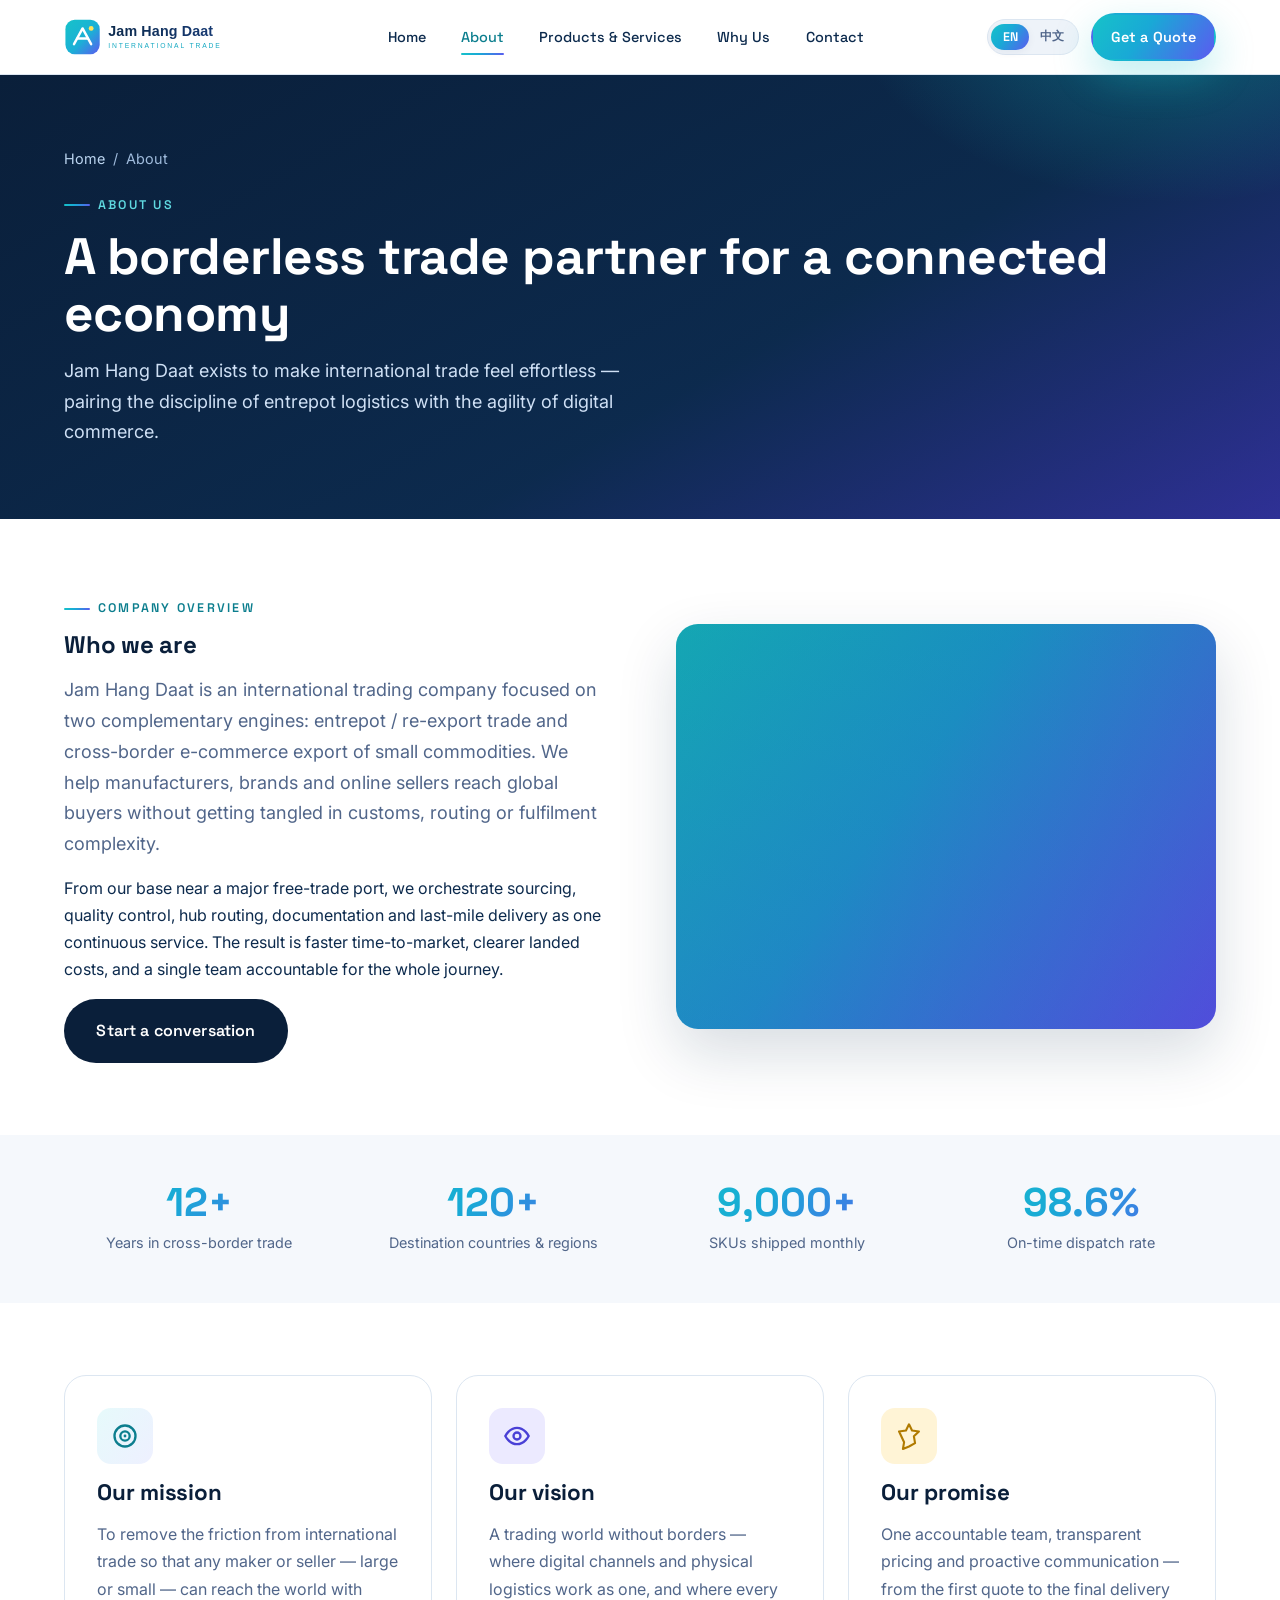
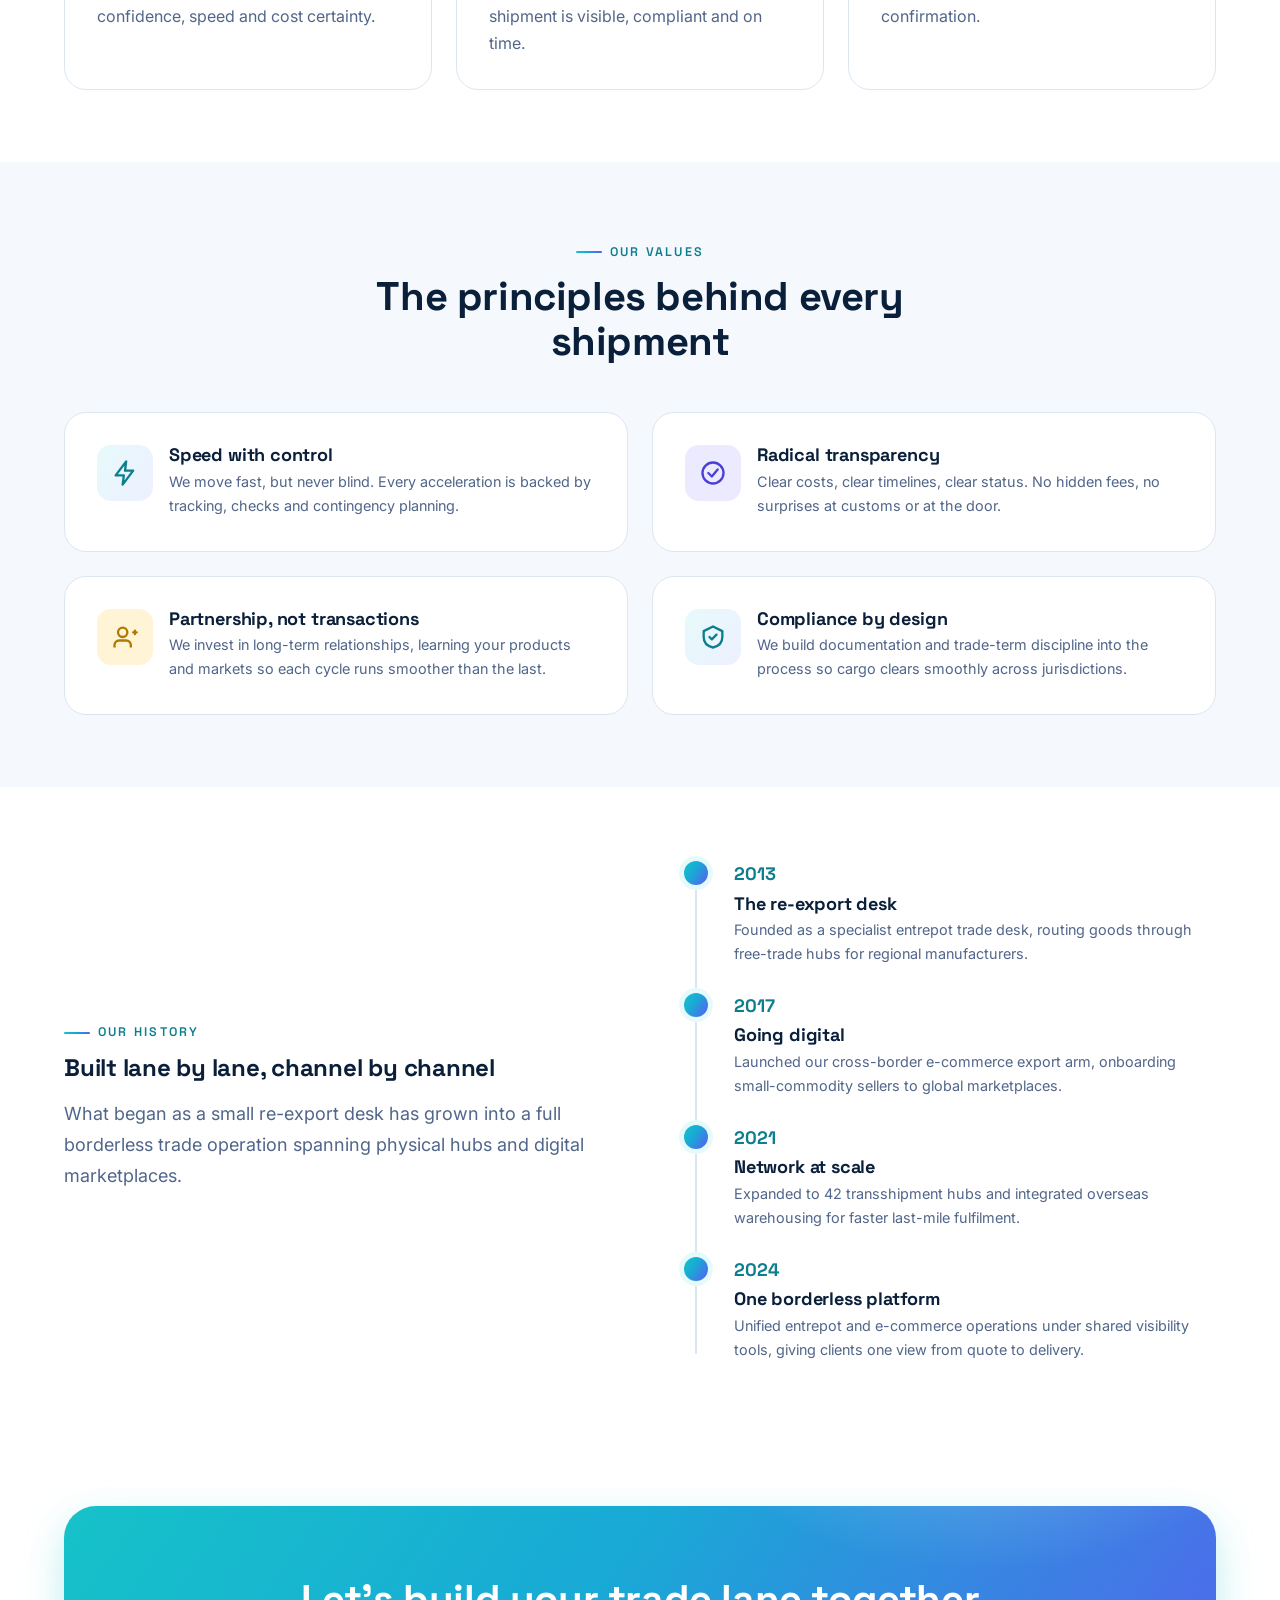
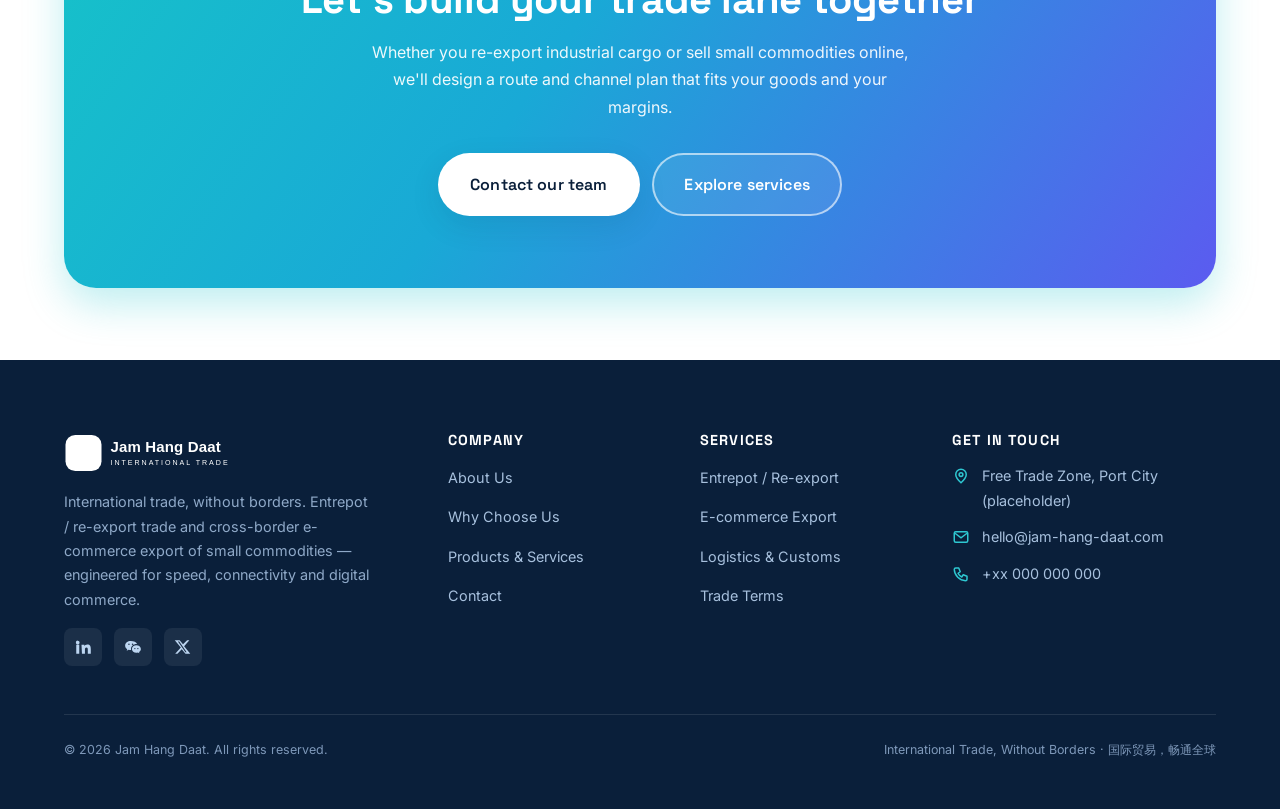
==== about.html @ a47773e6 "Initial commit: jam-hang-daat bilingual site" ====
<!DOCTYPE html>
<html lang="en">
<head>
  <meta charset="UTF-8" />
  <meta name="viewport" content="width=device-width, initial-scale=1" />
  <title data-en-title="About Us — Jam Hang Daat | International Trade Company" data-zh-title="关于我们 — 畅行达通 | 国际贸易公司">About Us — Jam Hang Daat | International Trade Company</title>
  <meta name="description" content="Learn about Jam Hang Daat: our mission, history, values and the team behind a borderless trading company specializing in entrepot / re-export trade and cross-border e-commerce export." />

  <meta property="og:type" content="website" />
  <meta property="og:title" content="About Us — Jam Hang Daat" />
  <meta property="og:description" content="Mission, history and values of a borderless B2B trading partner." />
  <meta property="og:image" content="https://images.unsplash.com/photo-1521737604893-d14cc237f11d?auto=format&fit=crop&w=1200&q=70" />
  <meta property="og:locale" content="en" />
  <meta name="twitter:card" content="summary_large_image" />

  <link rel="icon" type="image/svg+xml" href="favicon.svg" />
  <link rel="preconnect" href="https://fonts.googleapis.com" />
  <link rel="preconnect" href="https://fonts.gstatic.com" crossorigin />
  <link href="https://fonts.googleapis.com/css2?family=Space+Grotesk:wght@500;600;700&family=Inter:wght@400;500;600&display=swap" rel="stylesheet" />
  <link rel="stylesheet" href="assets/styles.css" />
</head>
<body>
  <a class="skip-link" href="#main" data-en="Skip to content" data-zh="跳到主要内容">Skip to content</a>

  <header class="site-header">
    <div class="container header-inner">
      <a class="brand" href="index.html" aria-label="Jam Hang Daat home"><img src="assets/logo.svg" alt="Jam Hang Daat" /></a>
      <nav class="nav" id="primary-nav" aria-label="Primary">
        <a href="index.html" data-en="Home" data-zh="首页">Home</a>
        <a href="about.html" aria-current="page" data-en="About" data-zh="关于我们">About</a>
        <a href="products.html" data-en="Products &amp; Services" data-zh="产品与服务">Products &amp; Services</a>
        <a href="capabilities.html" data-en="Why Us" data-zh="选择我们">Why Us</a>
        <a href="contact.html" data-en="Contact" data-zh="联系我们">Contact</a>
      </nav>
      <div class="header-actions">
        <div class="lang-toggle" role="group" aria-label="Language switch">
          <button type="button" data-lang-btn="en" aria-pressed="true">EN</button>
          <button type="button" data-lang-btn="zh" aria-pressed="false">中文</button>
        </div>
        <a class="btn btn--primary" href="contact.html" data-en="Get a Quote" data-zh="获取报价">Get a Quote</a>
        <button class="nav-toggle" type="button" aria-expanded="false" aria-controls="primary-nav"
                data-en-aria="Toggle navigation menu" data-zh-aria="切换导航菜单" aria-label="Toggle navigation menu"><span></span></button>
      </div>
    </div>
  </header>

  <main id="main">
    <!-- PAGE HERO -->
    <section class="page-hero">
      <div class="container">
        <nav class="breadcrumb" aria-label="Breadcrumb">
          <a href="index.html" data-en="Home" data-zh="首页">Home</a><span>/</span>
          <span data-en="About" data-zh="关于我们">About</span>
        </nav>
        <span class="eyebrow" style="color:var(--teal-300)" data-en="About us" data-zh="关于我们">About us</span>
        <h1 data-en="A borderless trade partner for a connected economy" data-zh="为互联经济而生的无界贸易伙伴">A borderless trade partner for a connected economy</h1>
        <p data-en="Jam Hang Daat exists to make international trade feel effortless — pairing the discipline of entrepot logistics with the agility of digital commerce."
           data-zh="畅行达通致力于让国际贸易变得轻松——将转口物流的严谨与数字商业的敏捷融为一体。">
          Jam Hang Daat exists to make international trade feel effortless — pairing the discipline of entrepot logistics with the agility of digital commerce.
        </p>
      </div>
    </section>

    <!-- OVERVIEW -->
    <section class="section">
      <div class="container">
        <div class="split">
          <div class="reveal">
            <span class="eyebrow" data-en="Company overview" data-zh="公司概况">Company overview</span>
            <h2 data-en="Who we are" data-zh="我们是谁">Who we are</h2>
            <p class="lead" data-en="Jam Hang Daat is an international trading company focused on two complementary engines: entrepot / re-export trade and cross-border e-commerce export of small commodities. We help manufacturers, brands and online sellers reach global buyers without getting tangled in customs, routing or fulfilment complexity."
               data-zh="畅行达通是一家国际贸易公司，专注于两大互补引擎：转口贸易与小商品跨境电商出口。我们帮助制造商、品牌方与线上卖家触达全球买家，免去清关、路由与履约的繁复困扰。">
              Jam Hang Daat is an international trading company focused on two complementary engines: entrepot / re-export trade and cross-border e-commerce export of small commodities. We help manufacturers, brands and online sellers reach global buyers without getting tangled in customs, routing or fulfilment complexity.
            </p>
            <p data-en="From our base near a major free-trade port, we orchestrate sourcing, quality control, hub routing, documentation and last-mile delivery as one continuous service. The result is faster time-to-market, clearer landed costs, and a single team accountable for the whole journey."
               data-zh="依托主要自由贸易港的区位优势，我们将采购、质检、枢纽路由、单证与末端配送整合为一项连续的服务。由此带来更快的上市速度、更清晰的到岸成本，以及对全程负责的单一团队。">
              From our base near a major free-trade port, we orchestrate sourcing, quality control, hub routing, documentation and last-mile delivery as one continuous service. The result is faster time-to-market, clearer landed costs, and a single team accountable for the whole journey.
            </p>
            <a class="btn btn--dark btn--lg" href="contact.html" data-en="Start a conversation" data-zh="与我们交流">Start a conversation</a>
          </div>
          <div class="split-media reveal" data-delay="1">
            <img src="https://images.unsplash.com/photo-1521737604893-d14cc237f11d?auto=format&fit=crop&w=1200&q=70" alt="Jam Hang Daat trade and logistics team in discussion" loading="lazy" />
          </div>
        </div>
      </div>
    </section>

    <!-- STATS -->
    <section class="section--tight bg-alt">
      <div class="container">
        <div class="stats-bar">
          <div class="stat-block reveal"><div class="num">12+</div><div class="lbl" data-en="Years in cross-border trade" data-zh="跨境贸易年限">Years in cross-border trade</div></div>
          <div class="stat-block reveal" data-delay="1"><div class="num">120+</div><div class="lbl" data-en="Destination countries &amp; regions" data-zh="覆盖国家与地区">Destination countries &amp; regions</div></div>
          <div class="stat-block reveal" data-delay="2"><div class="num">9,000+</div><div class="lbl" data-en="SKUs shipped monthly" data-zh="月均发货 SKU">SKUs shipped monthly</div></div>
          <div class="stat-block reveal" data-delay="3"><div class="num">98.6%</div><div class="lbl" data-en="On-time dispatch rate" data-zh="准时发运率">On-time dispatch rate</div></div>
        </div>
      </div>
    </section>

    <!-- MISSION / VISION -->
    <section class="section">
      <div class="container">
        <div class="grid grid-3">
          <article class="card reveal">
            <div class="icon-badge" aria-hidden="true">
              <svg viewBox="0 0 24 24" fill="none"><circle cx="12" cy="12" r="9" stroke="currentColor" stroke-width="2"/><circle cx="12" cy="12" r="4" stroke="currentColor" stroke-width="2"/><circle cx="12" cy="12" r="1.2" fill="currentColor"/></svg>
            </div>
            <h3 data-en="Our mission" data-zh="我们的使命">Our mission</h3>
            <p data-en="To remove the friction from international trade so that any maker or seller — large or small — can reach the world with confidence, speed and cost certainty."
               data-zh="消除国际贸易中的摩擦，让每一位制造者或卖家——无论大小——都能以信心、速度与成本确定性走向世界。">
              To remove the friction from international trade so that any maker or seller — large or small — can reach the world with confidence, speed and cost certainty.
            </p>
          </article>
          <article class="card reveal" data-delay="1">
            <div class="icon-badge icon-badge--indigo" aria-hidden="true">
              <svg viewBox="0 0 24 24" fill="none"><path d="M2 12s3.5-7 10-7 10 7 10 7-3.5 7-10 7-10-7-10-7z" stroke="currentColor" stroke-width="2"/><circle cx="12" cy="12" r="3" stroke="currentColor" stroke-width="2"/></svg>
            </div>
            <h3 data-en="Our vision" data-zh="我们的愿景">Our vision</h3>
            <p data-en="A trading world without borders — where digital channels and physical logistics work as one, and where every shipment is visible, compliant and on time."
               data-zh="一个没有边界的贸易世界——数字渠道与实体物流融为一体，每一票货物都可视、合规、准时。">
              A trading world without borders — where digital channels and physical logistics work as one, and where every shipment is visible, compliant and on time.
            </p>
          </article>
          <article class="card reveal" data-delay="2">
            <div class="icon-badge icon-badge--accent" aria-hidden="true">
              <svg viewBox="0 0 24 24" fill="none"><path d="M12 2l2.6 5.3 5.9.9-4.3 4.1 1 5.8L12 21l-5.2 2.1 1-5.8L3.5 8.2l5.9-.9L12 2z" stroke="currentColor" stroke-width="1.8" stroke-linejoin="round"/></svg>
            </div>
            <h3 data-en="Our promise" data-zh="我们的承诺">Our promise</h3>
            <p data-en="One accountable team, transparent pricing and proactive communication — from the first quote to the final delivery confirmation."
               data-zh="一支负责到底的团队、透明的价格与主动的沟通——从首次报价到最终签收确认。">
              One accountable team, transparent pricing and proactive communication — from the first quote to the final delivery confirmation.
            </p>
          </article>
        </div>
      </div>
    </section>

    <!-- VALUES -->
    <section class="section bg-alt">
      <div class="container">
        <div class="section-head section-head--center reveal">
          <span class="eyebrow" data-en="Our values" data-zh="核心价值观">Our values</span>
          <h2 data-en="The principles behind every shipment" data-zh="每一票货物背后的原则">The principles behind every shipment</h2>
        </div>
        <div class="grid grid-2">
          <div class="value-card card reveal">
            <div class="icon-badge" aria-hidden="true"><svg viewBox="0 0 24 24" fill="none"><path d="M13 2L4 14h7l-1 8 9-12h-7l1-8z" stroke="currentColor" stroke-width="2" stroke-linejoin="round"/></svg></div>
            <div><h3 data-en="Speed with control" data-zh="速度与掌控并重">Speed with control</h3><p data-en="We move fast, but never blind. Every acceleration is backed by tracking, checks and contingency planning." data-zh="我们追求速度，却从不盲目。每一次提速都有追踪、核查与应急预案作支撑。">We move fast, but never blind. Every acceleration is backed by tracking, checks and contingency planning.</p></div>
          </div>
          <div class="value-card card reveal" data-delay="1">
            <div class="icon-badge icon-badge--indigo" aria-hidden="true"><svg viewBox="0 0 24 24" fill="none"><circle cx="12" cy="12" r="9" stroke="currentColor" stroke-width="2"/><path d="M8 12l3 3 5-6" stroke="currentColor" stroke-width="2" stroke-linecap="round" stroke-linejoin="round"/></svg></div>
            <div><h3 data-en="Radical transparency" data-zh="彻底透明">Radical transparency</h3><p data-en="Clear costs, clear timelines, clear status. No hidden fees, no surprises at customs or at the door." data-zh="清晰的成本、清晰的时效、清晰的状态。无隐藏费用，清关与签收都无意外。">Clear costs, clear timelines, clear status. No hidden fees, no surprises at customs or at the door.</p></div>
          </div>
          <div class="value-card card reveal" data-delay="2">
            <div class="icon-badge icon-badge--accent" aria-hidden="true"><svg viewBox="0 0 24 24" fill="none"><path d="M3 21v-2a4 4 0 014-4h6a4 4 0 014 4v2" stroke="currentColor" stroke-width="2"/><circle cx="10" cy="8" r="4" stroke="currentColor" stroke-width="2"/><path d="M19 8h3M20.5 6.5v3" stroke="currentColor" stroke-width="2" stroke-linecap="round"/></svg></div>
            <div><h3 data-en="Partnership, not transactions" data-zh="伙伴关系，而非一次性交易">Partnership, not transactions</h3><p data-en="We invest in long-term relationships, learning your products and markets so each cycle runs smoother than the last." data-zh="我们着眼长期关系，深入了解您的产品与市场，让每一个周期都比上一个更顺畅。">We invest in long-term relationships, learning your products and markets so each cycle runs smoother than the last.</p></div>
          </div>
          <div class="value-card card reveal" data-delay="3">
            <div class="icon-badge" aria-hidden="true"><svg viewBox="0 0 24 24" fill="none"><path d="M12 3l8 4v5c0 5-3.5 8-8 9-4.5-1-8-4-8-9V7l8-4z" stroke="currentColor" stroke-width="2" stroke-linejoin="round"/><path d="M9 12l2 2 4-4" stroke="currentColor" stroke-width="2" stroke-linecap="round" stroke-linejoin="round"/></svg></div>
            <div><h3 data-en="Compliance by design" data-zh="合规为本">Compliance by design</h3><p data-en="We build documentation and trade-term discipline into the process so cargo clears smoothly across jurisdictions." data-zh="我们将单证与贸易条款的规范内建于流程，让货物在不同法域顺畅通关。">We build documentation and trade-term discipline into the process so cargo clears smoothly across jurisdictions.</p></div>
          </div>
        </div>
      </div>
    </section>

    <!-- HISTORY / TIMELINE -->
    <section class="section">
      <div class="container">
        <div class="split">
          <div class="reveal">
            <span class="eyebrow" data-en="Our history" data-zh="发展历程">Our history</span>
            <h2 data-en="Built lane by lane, channel by channel" data-zh="一条通道、一个渠道，稳步成长">Built lane by lane, channel by channel</h2>
            <p class="lead" data-en="What began as a small re-export desk has grown into a full borderless trade operation spanning physical hubs and digital marketplaces."
               data-zh="从一个小小的转口业务台起步，如今已发展为横跨实体枢纽与数字平台的完整无界贸易体系。">
              What began as a small re-export desk has grown into a full borderless trade operation spanning physical hubs and digital marketplaces.
            </p>
          </div>
          <div class="reveal" data-delay="1">
            <div class="timeline">
              <div class="tl-item">
                <span class="tl-dot" aria-hidden="true"></span>
                <div class="tl-year">2013</div>
                <h3 data-en="The re-export desk" data-zh="转口业务起步">The re-export desk</h3>
                <p data-en="Founded as a specialist entrepot trade desk, routing goods through free-trade hubs for regional manufacturers." data-zh="作为专业转口贸易业务台成立，为区域制造商通过自由贸易枢纽进行货物路由。">Founded as a specialist entrepot trade desk, routing goods through free-trade hubs for regional manufacturers.</p>
              </div>
              <div class="tl-item">
                <span class="tl-dot" aria-hidden="true"></span>
                <div class="tl-year">2017</div>
                <h3 data-en="Going digital" data-zh="迈向数字化">Going digital</h3>
                <p data-en="Launched our cross-border e-commerce export arm, onboarding small-commodity sellers to global marketplaces." data-zh="成立跨境电商出口部门，助力小商品卖家入驻全球电商平台。">Launched our cross-border e-commerce export arm, onboarding small-commodity sellers to global marketplaces.</p>
              </div>
              <div class="tl-item">
                <span class="tl-dot" aria-hidden="true"></span>
                <div class="tl-year">2021</div>
                <h3 data-en="Network at scale" data-zh="网络规模化">Network at scale</h3>
                <p data-en="Expanded to 42 transshipment hubs and integrated overseas warehousing for faster last-mile fulfilment." data-zh="拓展至 42 个中转枢纽，整合海外仓储以加速末端履约。">Expanded to 42 transshipment hubs and integrated overseas warehousing for faster last-mile fulfilment.</p>
              </div>
              <div class="tl-item">
                <span class="tl-dot" aria-hidden="true"></span>
                <div class="tl-year">2024</div>
                <h3 data-en="One borderless platform" data-zh="统一无界平台">One borderless platform</h3>
                <p data-en="Unified entrepot and e-commerce operations under shared visibility tools, giving clients one view from quote to delivery." data-zh="将转口与电商业务统一于共享可视化工具之下，为客户提供从报价到交付的一体化视图。">Unified entrepot and e-commerce operations under shared visibility tools, giving clients one view from quote to delivery.</p>
              </div>
            </div>
          </div>
        </div>
      </div>
    </section>

    <!-- CTA -->
    <section class="section">
      <div class="container">
        <div class="cta-band reveal">
          <h2 data-en="Let's build your trade lane together" data-zh="携手打造您的贸易通道">Let's build your trade lane together</h2>
          <p data-en="Whether you re-export industrial cargo or sell small commodities online, we'll design a route and channel plan that fits your goods and your margins."
             data-zh="无论您是转口工业货物，还是在线销售小商品，我们都将为您设计契合货物与利润的路由与渠道方案。">
            Whether you re-export industrial cargo or sell small commodities online, we'll design a route and channel plan that fits your goods and your margins.
          </p>
          <div class="hero-cta">
            <a class="btn btn--primary btn--lg" href="contact.html" data-en="Contact our team" data-zh="联系我们的团队">Contact our team</a>
            <a class="btn btn--ghost btn--lg" href="products.html" data-en="Explore services" data-zh="探索服务">Explore services</a>
          </div>
        </div>
      </div>
    </section>
  </main>

  <footer class="site-footer">
    <div class="container">
      <div class="footer-grid">
        <div class="footer-brand">
          <img src="assets/logo.svg" alt="Jam Hang Daat" />
          <p data-en="International trade, without borders. Entrepot / re-export trade and cross-border e-commerce export of small commodities — engineered for speed, connectivity and digital commerce."
             data-zh="国际贸易，畅通全球。专注转口贸易与小商品跨境电商出口，为速度、连接与数字商业而生。">
            International trade, without borders. Entrepot / re-export trade and cross-border e-commerce export of small commodities — engineered for speed, connectivity and digital commerce.
          </p>
          <div class="social">
            <a href="#" aria-label="LinkedIn" data-en-aria="Jam Hang Daat on LinkedIn" data-zh-aria="领英"><svg viewBox="0 0 24 24" fill="currentColor" aria-hidden="true"><path d="M4.98 3.5a2.5 2.5 0 11-.02 5 2.5 2.5 0 01.02-5zM3 9h4v12H3zM10 9h3.8v1.7h.05c.53-1 1.83-2.05 3.77-2.05 4.03 0 4.78 2.65 4.78 6.1V21h-4v-5.3c0-1.26-.02-2.9-1.77-2.9-1.77 0-2.04 1.38-2.04 2.8V21h-4z"/></svg></a>
            <a href="#" aria-label="WeChat" data-en-aria="Jam Hang Daat on WeChat" data-zh-aria="微信"><svg viewBox="0 0 24 24" fill="currentColor" aria-hidden="true"><path d="M9 4C4.9 4 1.5 6.8 1.5 10.2c0 1.9 1.1 3.6 2.8 4.7L3.6 17l2.6-1.3c.9.2 1.8.3 2.8.3h.5a5.4 5.4 0 01-.2-1.5C9.3 10.9 12.6 8 16.7 8c.2 0 .5 0 .7.02C16.6 5.7 13.1 4 9 4zm-2.4 3.4a1 1 0 110 2 1 1 0 010-2zm4.8 0a1 1 0 110 2 1 1 0 010-2z"/><path d="M22.5 14.5c0-2.8-2.8-5-6-5s-6 2.2-6 5 2.8 5 6 5c.7 0 1.4-.1 2-.3l2 1-.5-1.6c1.5-.9 2.5-2.3 2.5-4.1zm-8-1.3a.9.9 0 110 1.8.9.9 0 010-1.8zm4 0a.9.9 0 110 1.8.9.9 0 010-1.8z"/></svg></a>
            <a href="#" aria-label="X" data-en-aria="Jam Hang Daat on X" data-zh-aria="X 平台"><svg viewBox="0 0 24 24" fill="currentColor" aria-hidden="true"><path d="M17.5 3h3l-7 8 8.2 10h-6.4l-5-6-5.7 6H1.6l7.5-8.5L1 3h6.5l4.5 5.4L17.5 3zm-2.3 16h1.7L7 4.8H5.2L15.2 19z"/></svg></a>
          </div>
        </div>
        <div class="footer-col">
          <h4 data-en="Company" data-zh="公司">Company</h4>
          <ul>
            <li><a href="about.html" data-en="About Us" data-zh="关于我们">About Us</a></li>
            <li><a href="capabilities.html" data-en="Why Choose Us" data-zh="选择我们">Why Choose Us</a></li>
            <li><a href="products.html" data-en="Products &amp; Services" data-zh="产品与服务">Products &amp; Services</a></li>
            <li><a href="contact.html" data-en="Contact" data-zh="联系我们">Contact</a></li>
          </ul>
        </div>
        <div class="footer-col">
          <h4 data-en="Services" data-zh="服务">Services</h4>
          <ul>
            <li><a href="products.html#entrepot" data-en="Entrepot / Re-export" data-zh="转口贸易">Entrepot / Re-export</a></li>
            <li><a href="products.html#ecommerce" data-en="E-commerce Export" data-zh="电商出口">E-commerce Export</a></li>
            <li><a href="capabilities.html#logistics" data-en="Logistics &amp; Customs" data-zh="物流与清关">Logistics &amp; Customs</a></li>
            <li><a href="capabilities.html#terms" data-en="Trade Terms" data-zh="贸易条款">Trade Terms</a></li>
          </ul>
        </div>
        <div class="footer-col">
          <h4 data-en="Get in touch" data-zh="联系方式">Get in touch</h4>
          <ul class="footer-contact">
            <li><svg viewBox="0 0 24 24" fill="none" aria-hidden="true"><path d="M12 21s7-6.3 7-11a7 7 0 10-14 0c0 4.7 7 11 7 11z" stroke="currentColor" stroke-width="2"/><circle cx="12" cy="10" r="2.5" stroke="currentColor" stroke-width="2"/></svg><p data-en="Free Trade Zone, Port City (placeholder)" data-zh="自由贸易区，港口城市（占位）">Free Trade Zone, Port City (placeholder)</p></li>
            <li><svg viewBox="0 0 24 24" fill="none" aria-hidden="true"><rect x="3" y="5" width="18" height="14" rx="2" stroke="currentColor" stroke-width="2"/><path d="M4 7l8 6 8-6" stroke="currentColor" stroke-width="2"/></svg><p><a href="mailto:hello@jam-hang-daat.com">hello@jam-hang-daat.com</a></p></li>
            <li><svg viewBox="0 0 24 24" fill="none" aria-hidden="true"><path d="M5 4h4l2 5-3 2a12 12 0 005 5l2-3 5 2v4a2 2 0 01-2 2A16 16 0 013 6a2 2 0 012-2z" stroke="currentColor" stroke-width="2" stroke-linejoin="round"/></svg><p><a href="tel:+0000000000">+xx 000 000 000</a></p></li>
          </ul>
        </div>
      </div>
      <div class="footer-bottom">
        <p>&copy; <span data-year>2026</span> Jam Hang Daat. <span data-en="All rights reserved." data-zh="版权所有。">All rights reserved.</span></p>
        <p data-en="International Trade, Without Borders · 国际贸易，畅通全球" data-zh="国际贸易，畅通全球 · International Trade, Without Borders">International Trade, Without Borders · 国际贸易，畅通全球</p>
      </div>
    </div>
  </footer>

  <script src="assets/script.js"></script>
</body>
</html>
---- assets/styles.css ----
/* =========================================================
   Jam Hang Daat — shared stylesheet
   Brand mood: teal/cyan + indigo + bright accent
   ========================================================= */

:root {
  /* ---- Brand color tokens ---- */
  --teal-50:  #e6fafb;
  --teal-100: #c2f1f4;
  --teal-300: #5fd9e0;
  --teal-400: #2ec7d1;
  --teal-500: #16c2c9;
  --teal-600: #0fa3b4;
  --teal-700: #0c7e8e;

  --indigo-100: #e4e4fb;
  --indigo-300: #9b9bf2;
  --indigo-500: #5b5bf0;
  --indigo-600: #4a40d6;
  --indigo-700: #3a30ad;

  --ink-900: #0a1f3a;
  --ink-800: #0c2a4d;
  --ink-700: #173a73;
  --ink-600: #2a4a7c;

  --slate-50:  #f5f8fc;
  --slate-100: #eef3f9;
  --slate-200: #dce6f1;
  --slate-300: #c2d2e4;
  --slate-500: #6982a3;
  --slate-600: #51668a;

  --accent:      #ffd23f;   /* bright accent */
  --accent-warm: #ff8a3d;

  --white: #ffffff;

  /* ---- Semantic tokens ---- */
  --bg:          var(--white);
  --bg-alt:      var(--slate-50);
  --bg-deep:     var(--ink-900);
  --surface:     var(--white);
  --text:        var(--ink-800);
  --text-soft:   var(--slate-600);
  --text-invert: #eaf3ff;
  --border:      var(--slate-200);

  --brand-grad:  linear-gradient(125deg, #16c2c9 0%, #19a9d6 42%, #5b5bf0 100%);
  --brand-grad-soft: linear-gradient(125deg, #e6fafb 0%, #eef0ff 100%);
  --deep-grad:   linear-gradient(160deg, #0a1f3a 0%, #0c2a4d 55%, #14315e 100%);

  /* ---- Typography scale ---- */
  --font-display: 'Space Grotesk', 'Segoe UI', system-ui, sans-serif;
  --font-body: 'Inter', 'Segoe UI', system-ui, -apple-system, sans-serif;

  --fs-xs:   0.78rem;
  --fs-sm:   0.9rem;
  --fs-base: 1rem;
  --fs-md:   1.13rem;
  --fs-lg:   1.4rem;
  --fs-xl:   1.9rem;
  --fs-2xl:  2.5rem;
  --fs-3xl:  3.4rem;
  --fs-hero: clamp(2.4rem, 6vw, 4.3rem);

  /* ---- Spacing scale ---- */
  --sp-1: 0.25rem;
  --sp-2: 0.5rem;
  --sp-3: 0.75rem;
  --sp-4: 1rem;
  --sp-5: 1.5rem;
  --sp-6: 2rem;
  --sp-7: 3rem;
  --sp-8: 4.5rem;
  --sp-9: 6.5rem;

  /* ---- Radius & shadow ---- */
  --r-sm: 8px;
  --r-md: 14px;
  --r-lg: 22px;
  --r-xl: 32px;
  --r-pill: 999px;

  --shadow-sm: 0 2px 8px rgba(12, 42, 77, 0.06);
  --shadow-md: 0 10px 30px rgba(12, 42, 77, 0.10);
  --shadow-lg: 0 24px 60px rgba(12, 42, 77, 0.16);
  --shadow-brand: 0 16px 40px rgba(22, 194, 201, 0.28);

  --maxw: 1200px;
  --header-h: 74px;
}

/* =========================================================
   Reset & base
   ========================================================= */
*, *::before, *::after { box-sizing: border-box; }

html { scroll-behavior: smooth; }

body {
  margin: 0;
  font-family: var(--font-body);
  font-size: var(--fs-base);
  line-height: 1.7;
  color: var(--text);
  background: var(--bg);
  -webkit-font-smoothing: antialiased;
  overflow-x: hidden;
}

h1, h2, h3, h4 {
  font-family: var(--font-display);
  line-height: 1.12;
  color: var(--ink-900);
  margin: 0 0 var(--sp-4);
  font-weight: 700;
  letter-spacing: -0.01em;
}

p { margin: 0 0 var(--sp-4); }
a { color: var(--teal-700); text-decoration: none; transition: color .2s ease; }
a:hover { color: var(--indigo-600); }
img, svg { max-width: 100%; display: block; }
ul { margin: 0; padding: 0; list-style: none; }

:focus-visible {
  outline: 3px solid var(--indigo-500);
  outline-offset: 3px;
  border-radius: 4px;
}

.skip-link {
  position: absolute;
  left: -999px;
  top: 0;
  background: var(--ink-900);
  color: #fff;
  padding: 12px 18px;
  border-radius: 0 0 var(--r-sm) 0;
  z-index: 200;
}
.skip-link:focus { left: 0; color: #fff; }

/* =========================================================
   Layout helpers
   ========================================================= */
.container {
  width: 100%;
  max-width: var(--maxw);
  margin-inline: auto;
  padding-inline: var(--sp-5);
}

.section { padding-block: var(--sp-8); }
.section--tight { padding-block: var(--sp-7); }
.bg-alt { background: var(--bg-alt); }
.bg-soft { background: var(--brand-grad-soft); }

.eyebrow {
  display: inline-flex;
  align-items: center;
  gap: var(--sp-2);
  font-family: var(--font-display);
  font-size: var(--fs-xs);
  font-weight: 600;
  letter-spacing: 0.18em;
  text-transform: uppercase;
  color: var(--teal-700);
  margin-bottom: var(--sp-3);
}
.eyebrow::before {
  content: "";
  width: 26px;
  height: 2px;
  background: var(--brand-grad);
  border-radius: 2px;
}

.section-head { max-width: 680px; margin-bottom: var(--sp-7); }
.section-head--center { margin-inline: auto; text-align: center; }
.section-head h2 { font-size: var(--fs-2xl); }
.section-head p { color: var(--text-soft); font-size: var(--fs-md); margin-bottom: 0; }

.lead { font-size: var(--fs-md); color: var(--text-soft); }

/* =========================================================
   Buttons
   ========================================================= */
.btn {
  display: inline-flex;
  align-items: center;
  justify-content: center;
  gap: var(--sp-2);
  font-family: var(--font-display);
  font-weight: 600;
  font-size: var(--fs-sm);
  letter-spacing: 0.01em;
  padding: 0.85rem 1.5rem;
  border-radius: var(--r-pill);
  border: 2px solid transparent;
  cursor: pointer;
  transition: transform .18s ease, box-shadow .25s ease, background .25s ease, color .2s ease;
  white-space: nowrap;
}
.btn svg { width: 1.05em; height: 1.05em; }
.btn--primary {
  background: var(--brand-grad);
  color: #fff;
  box-shadow: var(--shadow-brand);
}
.btn--primary:hover { transform: translateY(-2px); color: #fff; box-shadow: 0 20px 46px rgba(91, 91, 240, 0.34); }
.btn--ghost {
  background: rgba(255,255,255,0.08);
  color: #fff;
  border-color: rgba(255,255,255,0.4);
}
.btn--ghost:hover { background: rgba(255,255,255,0.16); transform: translateY(-2px); color:#fff; }
.btn--dark {
  background: var(--ink-900);
  color: #fff;
}
.btn--dark:hover { background: var(--ink-700); color: #fff; transform: translateY(-2px); }
.btn--outline {
  background: transparent;
  color: var(--ink-800);
  border-color: var(--slate-300);
}
.btn--outline:hover { border-color: var(--teal-500); color: var(--teal-700); transform: translateY(-2px); }
.btn--lg { padding: 1rem 1.9rem; font-size: var(--fs-base); }
.btn--block { width: 100%; }

/* =========================================================
   Header / nav
   ========================================================= */
.site-header {
  position: sticky;
  top: 0;
  z-index: 100;
  background: rgba(255,255,255,0.82);
  backdrop-filter: saturate(180%) blur(14px);
  -webkit-backdrop-filter: saturate(180%) blur(14px);
  border-bottom: 1px solid var(--border);
}
.header-inner {
  display: flex;
  align-items: center;
  justify-content: space-between;
  gap: var(--sp-4);
  height: var(--header-h);
}
.brand { display: inline-flex; align-items: center; }
.brand img { height: 40px; width: auto; }

.nav { display: flex; align-items: center; gap: var(--sp-2); }
.nav a {
  font-family: var(--font-display);
  font-weight: 500;
  font-size: var(--fs-sm);
  color: var(--ink-800);
  padding: 0.5rem 0.85rem;
  border-radius: var(--r-sm);
  position: relative;
  transition: color .2s ease, background .2s ease;
}
.nav a:hover { color: var(--teal-700); background: var(--slate-100); }
.nav a[aria-current="page"] { color: var(--teal-700); }
.nav a[aria-current="page"]::after {
  content: "";
  position: absolute;
  left: 0.85rem; right: 0.85rem; bottom: 2px;
  height: 2px;
  background: var(--brand-grad);
  border-radius: 2px;
}

.header-actions { display: flex; align-items: center; gap: var(--sp-3); }

.lang-toggle {
  display: inline-flex;
  align-items: center;
  background: var(--slate-100);
  border: 1px solid var(--border);
  border-radius: var(--r-pill);
  padding: 3px;
}
.lang-toggle button {
  font-family: var(--font-display);
  font-size: var(--fs-xs);
  font-weight: 600;
  border: 0;
  background: transparent;
  color: var(--slate-600);
  padding: 0.32rem 0.7rem;
  border-radius: var(--r-pill);
  cursor: pointer;
  transition: all .2s ease;
}
.lang-toggle button[aria-pressed="true"] {
  background: var(--brand-grad);
  color: #fff;
  box-shadow: var(--shadow-sm);
}

.header-actions .btn { padding: 0.6rem 1.1rem; }

.nav-toggle {
  display: none;
  width: 46px; height: 46px;
  border: 1px solid var(--border);
  background: var(--surface);
  border-radius: var(--r-sm);
  cursor: pointer;
  padding: 0;
  position: relative;
}
.nav-toggle span,
.nav-toggle span::before,
.nav-toggle span::after {
  content: "";
  position: absolute;
  left: 50%;
  width: 20px; height: 2px;
  background: var(--ink-800);
  border-radius: 2px;
  transform: translateX(-50%);
  transition: transform .25s ease, opacity .2s ease;
}
.nav-toggle span { top: 50%; margin-top: -1px; }
.nav-toggle span::before { top: -7px; }
.nav-toggle span::after  { top: 7px; }
.nav-toggle[aria-expanded="true"] span { background: transparent; }
.nav-toggle[aria-expanded="true"] span::before { transform: translateX(-50%) translateY(7px) rotate(45deg); }
.nav-toggle[aria-expanded="true"] span::after  { transform: translateX(-50%) translateY(-7px) rotate(-45deg); }

/* =========================================================
   Hero
   ========================================================= */
.hero {
  position: relative;
  color: var(--text-invert);
  background:
    linear-gradient(150deg, rgba(10,31,58,0.94) 0%, rgba(12,42,77,0.84) 45%, rgba(58,48,173,0.78) 100%),
    url("https://images.unsplash.com/photo-1494412574643-ff11b0a5c1c3?auto=format&fit=crop&w=1600&q=70") center/cover no-repeat,
    var(--deep-grad);
  overflow: hidden;
}
.hero::after {
  content: "";
  position: absolute;
  inset: 0;
  background:
    radial-gradient(620px 440px at 88% -10%, rgba(22,194,201,0.45), transparent 60%),
    radial-gradient(540px 420px at 5% 110%, rgba(91,91,240,0.42), transparent 60%);
  pointer-events: none;
}
.hero .container { position: relative; z-index: 2; }
.hero-grid {
  display: grid;
  grid-template-columns: 1.15fr 0.85fr;
  gap: var(--sp-7);
  align-items: center;
  padding-block: var(--sp-9) var(--sp-8);
}
.hero h1 {
  color: #fff;
  font-size: var(--fs-hero);
  margin-bottom: var(--sp-4);
}
.hero h1 .grad-text {
  background: linear-gradient(100deg, #5fd9e0, #b9b9ff);
  -webkit-background-clip: text;
  background-clip: text;
  -webkit-text-fill-color: transparent;
}
.hero p.lead { color: #cfe0f5; max-width: 44ch; font-size: var(--fs-md); }
.hero-badge {
  display: inline-flex;
  align-items: center;
  gap: var(--sp-2);
  background: rgba(255,255,255,0.1);
  border: 1px solid rgba(255,255,255,0.22);
  color: #d7f6f8;
  font-family: var(--font-display);
  font-size: var(--fs-xs);
  font-weight: 500;
  letter-spacing: 0.05em;
  padding: 0.4rem 0.9rem;
  border-radius: var(--r-pill);
  margin-bottom: var(--sp-5);
}
.hero-badge .dot { width: 8px; height: 8px; border-radius: 50%; background: var(--teal-400); box-shadow: 0 0 0 4px rgba(46,199,209,0.3); }
.hero-cta { display: flex; flex-wrap: wrap; gap: var(--sp-3); margin-top: var(--sp-6); }

.hero-visual {
  position: relative;
  aspect-ratio: 1/1;
  display: grid;
  place-items: center;
}
.hero-card {
  position: absolute;
  background: rgba(255,255,255,0.1);
  border: 1px solid rgba(255,255,255,0.2);
  backdrop-filter: blur(8px);
  border-radius: var(--r-md);
  padding: var(--sp-4);
  box-shadow: var(--shadow-lg);
  color: #fff;
  font-family: var(--font-display);
}
.hero-card .hc-label { font-size: var(--fs-xs); color: #bfe9ec; letter-spacing: 0.08em; text-transform: uppercase; }
.hero-card .hc-value { font-size: var(--fs-lg); font-weight: 700; }
.hero-card.hc-1 { top: 6%; left: 0; }
.hero-card.hc-2 { bottom: 8%; right: 2%; }
.hero-card.hc-3 { bottom: 30%; left: -4%; }

/* hero stat strip */
.hero-stats {
  position: relative;
  z-index: 2;
  display: grid;
  grid-template-columns: repeat(4, 1fr);
  gap: var(--sp-4);
  padding: var(--sp-5) 0 var(--sp-7);
  border-top: 1px solid rgba(255,255,255,0.14);
}
.hero-stats .stat .num {
  font-family: var(--font-display);
  font-size: var(--fs-xl);
  font-weight: 700;
  color: #fff;
  line-height: 1;
}
.hero-stats .stat .num span { color: var(--teal-400); }
.hero-stats .stat .lbl { font-size: var(--fs-sm); color: #aac4e0; }

/* =========================================================
   Page hero (inner pages)
   ========================================================= */
.page-hero {
  position: relative;
  color: #fff;
  background:
    linear-gradient(150deg, rgba(10,31,58,0.93) 0%, rgba(12,42,77,0.82) 60%, rgba(58,48,173,0.7) 100%),
    var(--deep-grad);
  overflow: hidden;
  padding-block: var(--sp-8);
}
.page-hero::after {
  content:"";
  position:absolute; inset:0;
  background: radial-gradient(560px 360px at 92% -20%, rgba(22,194,201,0.4), transparent 60%);
  pointer-events:none;
}
.page-hero .container { position: relative; z-index: 2; }
.page-hero h1 { color: #fff; font-size: clamp(2.1rem, 5vw, 3.2rem); margin-bottom: var(--sp-3); }
.page-hero p { color: #cfe0f5; max-width: 56ch; font-size: var(--fs-md); margin-bottom: 0; }
.breadcrumb { display:flex; gap: var(--sp-2); font-size: var(--fs-sm); color:#9fbbdc; margin-bottom: var(--sp-4); }
.breadcrumb a { color:#bcd5f0; }
.breadcrumb a:hover { color:#fff; }

/* =========================================================
   Cards / grids
   ========================================================= */
.grid { display: grid; gap: var(--sp-5); }
.grid-2 { grid-template-columns: repeat(2, 1fr); }
.grid-3 { grid-template-columns: repeat(3, 1fr); }
.grid-4 { grid-template-columns: repeat(4, 1fr); }

.card {
  background: var(--surface);
  border: 1px solid var(--border);
  border-radius: var(--r-lg);
  padding: var(--sp-6);
  transition: transform .25s ease, box-shadow .25s ease, border-color .25s ease;
}
.card:hover { transform: translateY(-5px); box-shadow: var(--shadow-md); border-color: var(--teal-300); }

.icon-badge {
  width: 56px; height: 56px;
  border-radius: var(--r-md);
  display: grid; place-items: center;
  background: var(--brand-grad-soft);
  color: var(--teal-700);
  margin-bottom: var(--sp-4);
}
.icon-badge svg { width: 28px; height: 28px; }
.icon-badge--indigo { background: #eceaff; color: var(--indigo-600); }
.icon-badge--accent { background: #fff4d6; color: #b07a00; }

.card h3 { font-size: var(--fs-lg); }
.card p { color: var(--text-soft); margin-bottom: 0; }

/* Category card (rich) */
.cat-card {
  position: relative;
  overflow: hidden;
  border-radius: var(--r-lg);
  border: 1px solid var(--border);
  background: var(--surface);
  display: flex;
  flex-direction: column;
  transition: transform .25s ease, box-shadow .25s ease;
}
.cat-card:hover { transform: translateY(-6px); box-shadow: var(--shadow-lg); }
.cat-media {
  position: relative;
  aspect-ratio: 16/10;
  background: var(--brand-grad);
  display: grid; place-items: center;
}
.cat-media img { position:absolute; inset:0; width:100%; height:100%; object-fit:cover; opacity:0.85; }
.cat-media::after {
  content:"";
  position:absolute; inset:0;
  background: linear-gradient(160deg, rgba(12,42,77,0.25), rgba(58,48,173,0.55));
}
.cat-media .cat-svg { position: relative; z-index: 2; width: 72px; height: 72px; color:#fff; }
.cat-body { padding: var(--sp-6); display:flex; flex-direction:column; flex:1; }
.cat-body h3 { font-size: var(--fs-lg); margin-bottom: var(--sp-2); }
.cat-zh-sub { font-family: var(--font-display); color: var(--teal-700); font-size: var(--fs-sm); margin-bottom: var(--sp-3); }
.cat-body p { color: var(--text-soft); }
.cat-tags { display:flex; flex-wrap:wrap; gap: var(--sp-2); margin: var(--sp-3) 0 var(--sp-5); }
.tag {
  font-family: var(--font-display);
  font-size: var(--fs-xs);
  font-weight: 500;
  color: var(--teal-700);
  background: var(--teal-50);
  border: 1px solid var(--teal-100);
  padding: 0.25rem 0.7rem;
  border-radius: var(--r-pill);
}
.cat-link { margin-top: auto; display:inline-flex; align-items:center; gap: var(--sp-2); font-family: var(--font-display); font-weight:600; }
.cat-link svg { width: 1em; height:1em; transition: transform .2s ease; }
.cat-link:hover svg { transform: translateX(4px); }

/* feature list with checks */
.feature-list { display: grid; gap: var(--sp-3); }
.feature-list li {
  display: flex;
  gap: var(--sp-3);
  align-items: flex-start;
  color: var(--text-soft);
}
.feature-list li svg { flex: none; width: 22px; height: 22px; color: var(--teal-600); margin-top: 2px; }
.feature-list li b { color: var(--ink-800); font-weight: 600; }

/* =========================================================
   Stats bar
   ========================================================= */
.stats-bar { display: grid; grid-template-columns: repeat(4,1fr); gap: var(--sp-5); }
.stat-block { text-align: center; }
.stat-block .num {
  font-family: var(--font-display);
  font-size: var(--fs-2xl);
  font-weight: 700;
  background: var(--brand-grad);
  -webkit-background-clip: text; background-clip: text; -webkit-text-fill-color: transparent;
  line-height: 1;
}
.stat-block .lbl { color: var(--text-soft); font-size: var(--fs-sm); margin-top: var(--sp-2); }

/* trust logos / partners */
.partners {
  display: flex; flex-wrap: wrap; gap: var(--sp-6);
  align-items: center; justify-content: center;
  opacity: 0.85;
}
.partners span {
  font-family: var(--font-display);
  font-weight: 600;
  color: var(--slate-500);
  letter-spacing: 0.02em;
  font-size: var(--fs-md);
}

/* =========================================================
   Split feature
   ========================================================= */
.split {
  display: grid;
  grid-template-columns: 1fr 1fr;
  gap: var(--sp-8);
  align-items: center;
}
.split--reverse .split-media { order: 2; }
.split-media {
  border-radius: var(--r-lg);
  overflow: hidden;
  position: relative;
  background: var(--brand-grad);
  aspect-ratio: 4/3;
  box-shadow: var(--shadow-lg);
}
.split-media img { width:100%; height:100%; object-fit: cover; }
/* Remote-image load failure: gradient host (with its overlay) stands in cleanly */
.cat-media.img-failed img,
.split-media.img-failed img { display: none; }
.split-media::after {
  content:""; position:absolute; inset:0;
  background: linear-gradient(160deg, rgba(12,42,77,0.18), rgba(58,48,173,0.32));
}

/* =========================================================
   Global reach band
   ========================================================= */
.reach {
  position: relative;
  color: #fff;
  background: var(--deep-grad);
  overflow: hidden;
}
.reach::after {
  content:""; position:absolute; inset:0;
  background:
    radial-gradient(600px 400px at 15% 20%, rgba(22,194,201,0.3), transparent 60%),
    radial-gradient(600px 400px at 85% 90%, rgba(91,91,240,0.32), transparent 60%);
}
.reach .container { position: relative; z-index:2; }
.reach h2 { color:#fff; }
.reach p { color:#cfe0f5; }
.reach .eyebrow { color: var(--teal-300); }
.reach-map { width:100%; height:auto; }
.reach-stats { display:grid; grid-template-columns: repeat(3,1fr); gap: var(--sp-5); margin-top: var(--sp-6); }
.reach-stats .num { font-family: var(--font-display); font-size: var(--fs-xl); font-weight:700; color:#fff; }
.reach-stats .num span { color: var(--teal-300); }
.reach-stats .lbl { color:#aac4e0; font-size: var(--fs-sm); }

/* =========================================================
   Process / steps
   ========================================================= */
.steps { display: grid; grid-template-columns: repeat(4,1fr); gap: var(--sp-5); counter-reset: step; }
.step {
  position: relative;
  background: var(--surface);
  border: 1px solid var(--border);
  border-radius: var(--r-lg);
  padding: var(--sp-6);
  transition: transform .25s ease, box-shadow .25s ease;
}
.step:hover { transform: translateY(-5px); box-shadow: var(--shadow-md); }
.step .step-num {
  font-family: var(--font-display);
  font-weight: 700;
  font-size: var(--fs-lg);
  width: 48px; height: 48px;
  border-radius: var(--r-md);
  display: grid; place-items: center;
  background: var(--brand-grad);
  color: #fff;
  margin-bottom: var(--sp-4);
}
.step h3 { font-size: var(--fs-md); margin-bottom: var(--sp-2); }
.step p { color: var(--text-soft); margin-bottom:0; font-size: var(--fs-sm); }

/* =========================================================
   CTA band
   ========================================================= */
.cta-band {
  position: relative;
  border-radius: var(--r-xl);
  padding: var(--sp-8);
  text-align: center;
  color:#fff;
  background: var(--brand-grad);
  overflow: hidden;
  box-shadow: var(--shadow-brand);
}
.cta-band::after {
  content:""; position:absolute; inset:0;
  background: radial-gradient(500px 300px at 80% -30%, rgba(255,255,255,0.28), transparent 60%);
}
.cta-band > * { position: relative; z-index: 2; }
.cta-band h2 { color:#fff; font-size: var(--fs-2xl); }
.cta-band p { color: rgba(255,255,255,0.92); max-width: 56ch; margin-inline:auto; }
.cta-band .hero-cta { justify-content: center; }
.cta-band .btn--primary { background:#fff; color: var(--ink-900); box-shadow: var(--shadow-md); }
.cta-band .btn--primary:hover { color: var(--indigo-700); }
.cta-band .btn--ghost { border-color: rgba(255,255,255,0.6); }

/* =========================================================
   Values / mission (about)
   ========================================================= */
.value-card { display:flex; gap: var(--sp-4); }
.value-card .icon-badge { flex:none; }
.value-card h3 { font-size: var(--fs-md); margin-bottom: var(--sp-1); }
.value-card p { font-size: var(--fs-sm); color: var(--text-soft); margin-bottom:0; }

.timeline { position: relative; display: grid; gap: var(--sp-5); }
.timeline::before {
  content:""; position:absolute; left: 19px; top: 8px; bottom: 8px;
  width: 2px; background: var(--slate-200);
}
.tl-item { position: relative; padding-left: 58px; }
.tl-item .tl-dot {
  position:absolute; left: 8px; top: 2px;
  width: 24px; height: 24px; border-radius: 50%;
  background: var(--brand-grad);
  box-shadow: 0 0 0 5px var(--teal-50);
}
.tl-item .tl-year { font-family: var(--font-display); font-weight: 700; color: var(--teal-700); font-size: var(--fs-md); }
.tl-item h3 { font-size: var(--fs-md); margin: var(--sp-1) 0; }
.tl-item p { color: var(--text-soft); font-size: var(--fs-sm); margin-bottom:0; }

/* =========================================================
   Specs table / trade terms
   ========================================================= */
.spec-table {
  width: 100%;
  border-collapse: collapse;
  background: var(--surface);
  border-radius: var(--r-lg);
  overflow: hidden;
  border: 1px solid var(--border);
}
.spec-table caption { text-align:left; padding: var(--sp-4) var(--sp-5); font-family: var(--font-display); font-weight:600; color: var(--ink-800); }
.spec-table th, .spec-table td {
  text-align: left;
  padding: var(--sp-4) var(--sp-5);
  border-top: 1px solid var(--border);
  font-size: var(--fs-sm);
}
.spec-table th { background: var(--slate-50); color: var(--ink-800); font-family: var(--font-display); font-weight: 600; }
.spec-table td { color: var(--text-soft); }
.spec-table tbody tr:hover { background: var(--slate-50); }

/* =========================================================
   FAQ / accordion-ish
   ========================================================= */
.faq-item {
  border: 1px solid var(--border);
  border-radius: var(--r-md);
  background: var(--surface);
  margin-bottom: var(--sp-3);
  overflow: hidden;
}
.faq-item summary {
  cursor: pointer;
  list-style: none;
  padding: var(--sp-5);
  font-family: var(--font-display);
  font-weight: 600;
  color: var(--ink-800);
  display: flex; justify-content: space-between; align-items:center; gap: var(--sp-4);
}
.faq-item summary::-webkit-details-marker { display:none; }
.faq-item summary::after {
  content: "+";
  font-size: 1.4rem;
  color: var(--teal-600);
  transition: transform .2s ease;
  line-height: 1;
}
.faq-item[open] summary::after { transform: rotate(45deg); }
.faq-item .faq-body { padding: 0 var(--sp-5) var(--sp-5); color: var(--text-soft); }

/* =========================================================
   Contact
   ========================================================= */
.contact-grid { display: grid; grid-template-columns: 1fr 1.2fr; gap: var(--sp-7); align-items:start; }
.info-card {
  background: var(--surface);
  border: 1px solid var(--border);
  border-radius: var(--r-lg);
  padding: var(--sp-6);
}
.info-row { display:flex; gap: var(--sp-4); align-items:flex-start; padding: var(--sp-4) 0; border-bottom: 1px solid var(--border); }
.info-row:last-child { border-bottom: 0; }
.info-row .icon-badge { width: 46px; height: 46px; margin: 0; }
.info-row .icon-badge svg { width: 22px; height: 22px; }
.info-row h3 { font-size: var(--fs-base); margin-bottom: 2px; }
.info-row p { font-size: var(--fs-sm); color: var(--text-soft); margin: 0; }
.info-row a { font-size: var(--fs-sm); }

.form {
  background: var(--surface);
  border: 1px solid var(--border);
  border-radius: var(--r-lg);
  padding: var(--sp-6);
  box-shadow: var(--shadow-sm);
}
.form-row { display: grid; grid-template-columns: 1fr 1fr; gap: var(--sp-4); }
.field { margin-bottom: var(--sp-5); }
.field label {
  display: block;
  font-family: var(--font-display);
  font-weight: 600;
  font-size: var(--fs-sm);
  color: var(--ink-800);
  margin-bottom: var(--sp-2);
}
.field label .req { color: var(--accent-warm); }
.field input,
.field select,
.field textarea {
  width: 100%;
  font-family: var(--font-body);
  font-size: var(--fs-base);
  color: var(--ink-800);
  padding: 0.8rem 1rem;
  border: 1.5px solid var(--border);
  border-radius: var(--r-sm);
  background: var(--white);
  transition: border-color .2s ease, box-shadow .2s ease;
}
.field textarea { resize: vertical; min-height: 130px; }
.field input:focus,
.field select:focus,
.field textarea:focus {
  outline: none;
  border-color: var(--teal-500);
  box-shadow: 0 0 0 3px rgba(22,194,201,0.18);
}
.field .error-msg {
  display: none;
  color: #d83a3a;
  font-size: var(--fs-xs);
  margin-top: var(--sp-2);
}
.field.invalid input,
.field.invalid select,
.field.invalid textarea { border-color: #e25555; box-shadow: 0 0 0 3px rgba(226,85,85,0.15); }
.field.invalid .error-msg { display: block; }

.form-note { font-size: var(--fs-xs); color: var(--slate-500); margin-top: var(--sp-3); }

.form-success {
  display: none;
  align-items: center;
  gap: var(--sp-4);
  background: var(--teal-50);
  border: 1px solid var(--teal-100);
  border-radius: var(--r-md);
  padding: var(--sp-5);
  margin-bottom: var(--sp-5);
  color: var(--teal-700);
}
.form-success.show { display: flex; }
.form-success svg { flex:none; width: 40px; height: 40px; color: var(--teal-600); }
.form-success strong { display:block; font-family: var(--font-display); color: var(--ink-800); }

/* =========================================================
   Footer
   ========================================================= */
.site-footer {
  background: var(--bg-deep);
  color: #c4d5ea;
  padding-block: var(--sp-8) var(--sp-6);
}
.footer-grid {
  display: grid;
  grid-template-columns: 1.6fr 1fr 1fr 1.2fr;
  gap: var(--sp-6);
  padding-bottom: var(--sp-7);
  border-bottom: 1px solid rgba(255,255,255,0.1);
}
.footer-brand img { height: 42px; margin-bottom: var(--sp-4); filter: brightness(0) invert(1); }
.footer-brand p { color: #8fa9c8; font-size: var(--fs-sm); max-width: 34ch; }
.footer-col h4 {
  color: #fff;
  font-size: var(--fs-sm);
  letter-spacing: 0.08em;
  text-transform: uppercase;
  margin-bottom: var(--sp-4);
}
.footer-col ul { display: grid; gap: var(--sp-3); }
.footer-col a, .footer-col p { color: #a7c0dd; font-size: var(--fs-sm); margin:0; }
.footer-col a:hover { color: var(--teal-300); }
.footer-contact li { display:flex; gap: var(--sp-3); align-items:flex-start; }
.footer-contact svg { flex:none; width: 18px; height: 18px; color: var(--teal-400); margin-top: 3px; }
.social { display:flex; gap: var(--sp-3); margin-top: var(--sp-4); }
.social a {
  width: 38px; height: 38px;
  border-radius: var(--r-sm);
  background: rgba(255,255,255,0.07);
  display:grid; place-items:center;
  color:#bcd5f0;
  transition: background .2s ease, transform .2s ease;
}
.social a:hover { background: var(--teal-600); color:#fff; transform: translateY(-2px); }
.social svg { width: 18px; height: 18px; }
.footer-bottom {
  display:flex; flex-wrap:wrap; justify-content: space-between; gap: var(--sp-3);
  padding-top: var(--sp-5);
  font-size: var(--fs-xs);
  color: #7e98b9;
}
.footer-bottom a { color: #9bb6d6; }

/* =========================================================
   Scroll reveal
   ========================================================= */
.reveal {
  opacity: 0;
  transform: translateY(26px);
  transition: opacity .7s cubic-bezier(.2,.7,.2,1), transform .7s cubic-bezier(.2,.7,.2,1);
}
.reveal.in { opacity: 1; transform: none; }
.reveal[data-delay="1"] { transition-delay: .08s; }
.reveal[data-delay="2"] { transition-delay: .16s; }
.reveal[data-delay="3"] { transition-delay: .24s; }

@media (prefers-reduced-motion: reduce) {
  .reveal { opacity: 1; transform: none; transition: none; }
  html { scroll-behavior: auto; }
}

/* =========================================================
   Responsive
   ========================================================= */
@media (max-width: 1024px) {
  .hero-grid { grid-template-columns: 1fr; }
  .hero-visual { max-width: 440px; margin-inline: auto; }
  .grid-4 { grid-template-columns: repeat(2,1fr); }
  .steps { grid-template-columns: repeat(2,1fr); }
  .footer-grid { grid-template-columns: 1fr 1fr; }
}

@media (max-width: 860px) {
  .nav-toggle { display: block; }
  .nav {
    position: fixed;
    inset: var(--header-h) 0 auto 0;
    flex-direction: column;
    align-items: stretch;
    gap: 0;
    background: var(--surface);
    border-bottom: 1px solid var(--border);
    box-shadow: var(--shadow-md);
    padding: var(--sp-3);
    transform: translateY(-12px);
    opacity: 0;
    pointer-events: none;
    transition: opacity .22s ease, transform .22s ease;
    max-height: calc(100vh - var(--header-h));
    overflow-y: auto;
  }
  .nav.open { opacity:1; transform:none; pointer-events:auto; }
  .nav a { padding: 0.85rem 1rem; border-radius: var(--r-sm); }
  .nav a[aria-current="page"]::after { display:none; }
  .nav a[aria-current="page"] { background: var(--slate-100); }
  .header-actions .btn { display: none; }

  .split, .split--reverse { grid-template-columns: 1fr; }
  .split--reverse .split-media { order: 0; }
  .contact-grid { grid-template-columns: 1fr; }
  .hero-stats { grid-template-columns: repeat(2,1fr); gap: var(--sp-5); }
}

@media (max-width: 620px) {
  :root { --sp-8: 3.2rem; --sp-9: 4rem; }
  .grid-2, .grid-3, .grid-4 { grid-template-columns: 1fr; }
  .steps { grid-template-columns: 1fr; }
  .stats-bar { grid-template-columns: repeat(2,1fr); gap: var(--sp-6) var(--sp-4); }
  .reach-stats { grid-template-columns: 1fr; }
  .form-row { grid-template-columns: 1fr; }
  .footer-grid { grid-template-columns: 1fr; }
  .footer-bottom { flex-direction: column; }
  .hero-stats { grid-template-columns: 1fr 1fr; }
  .cta-band { padding: var(--sp-6) var(--sp-5); }
  .section-head h2, .cta-band h2, .section-head--center h2 { font-size: var(--fs-xl); }
}

@media (max-width: 380px) {
  .container { padding-inline: var(--sp-4); }
  .hero-stats { grid-template-columns: 1fr; }
}
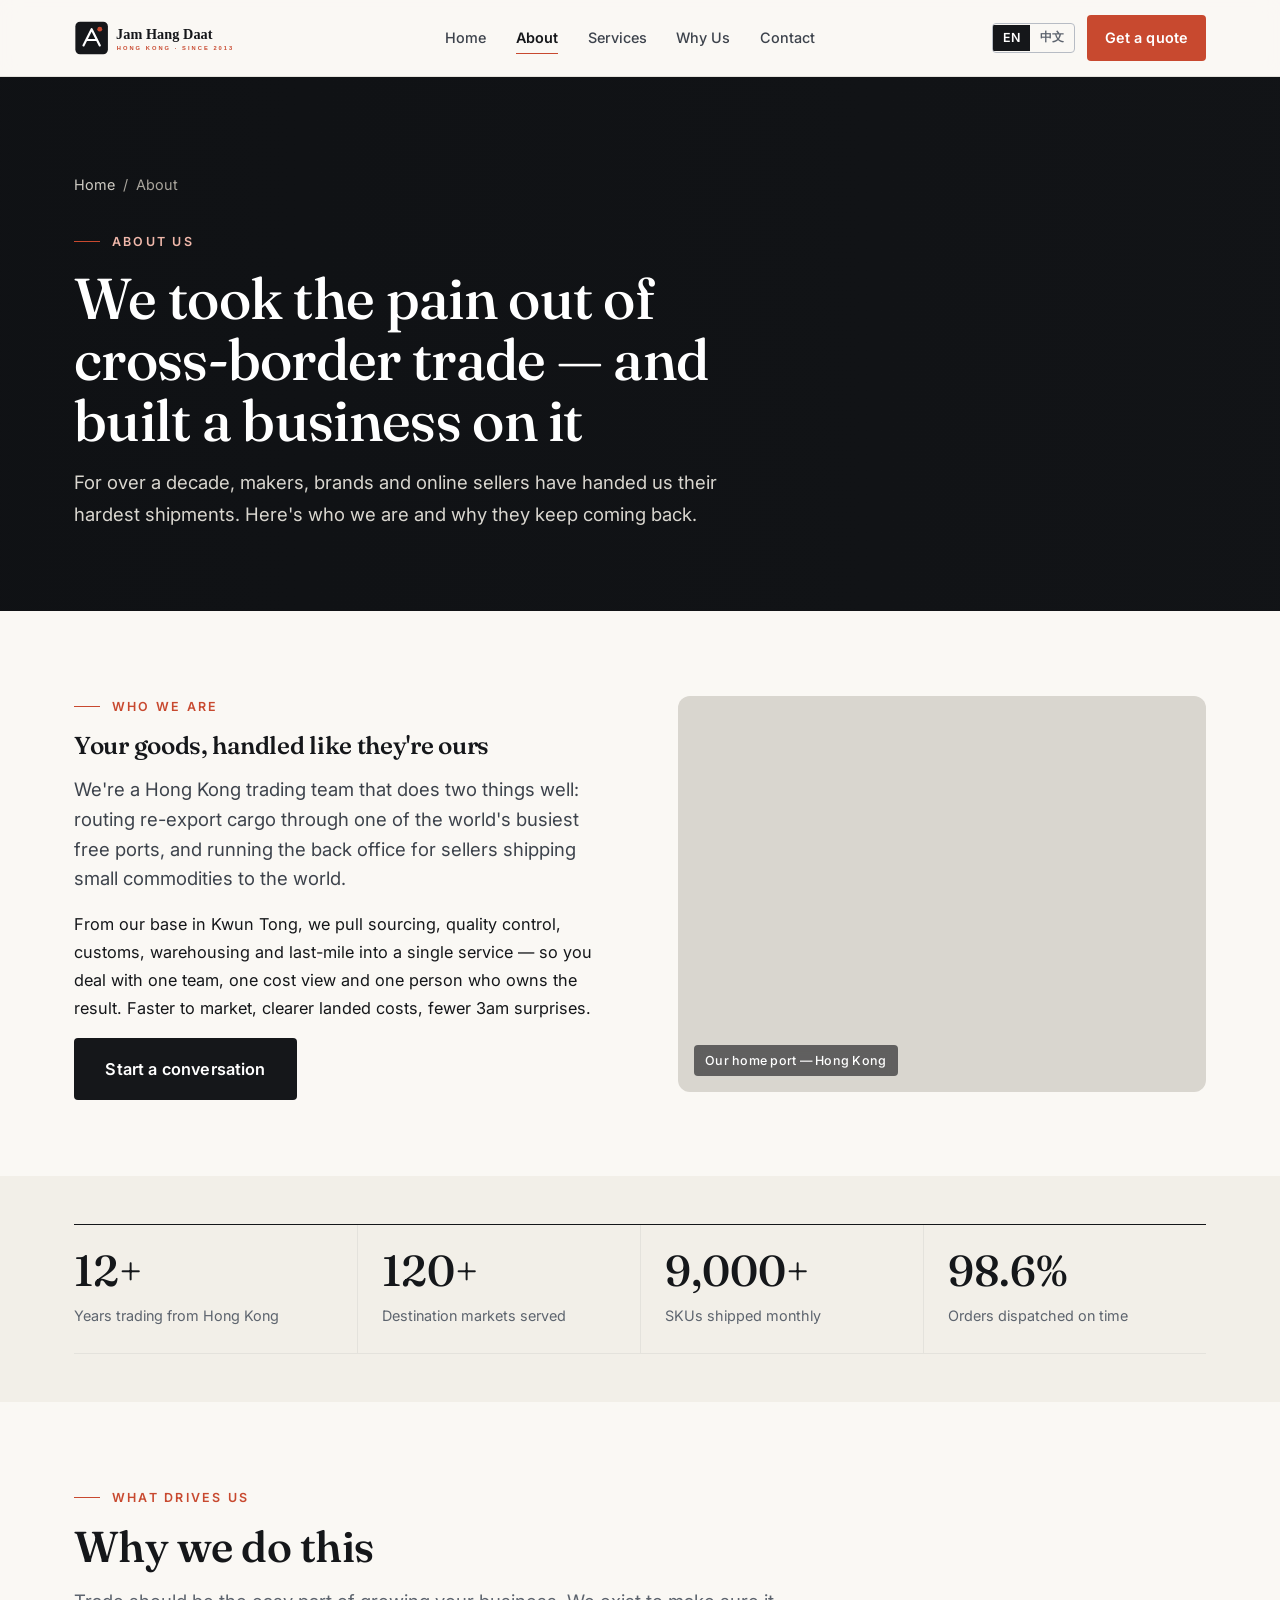
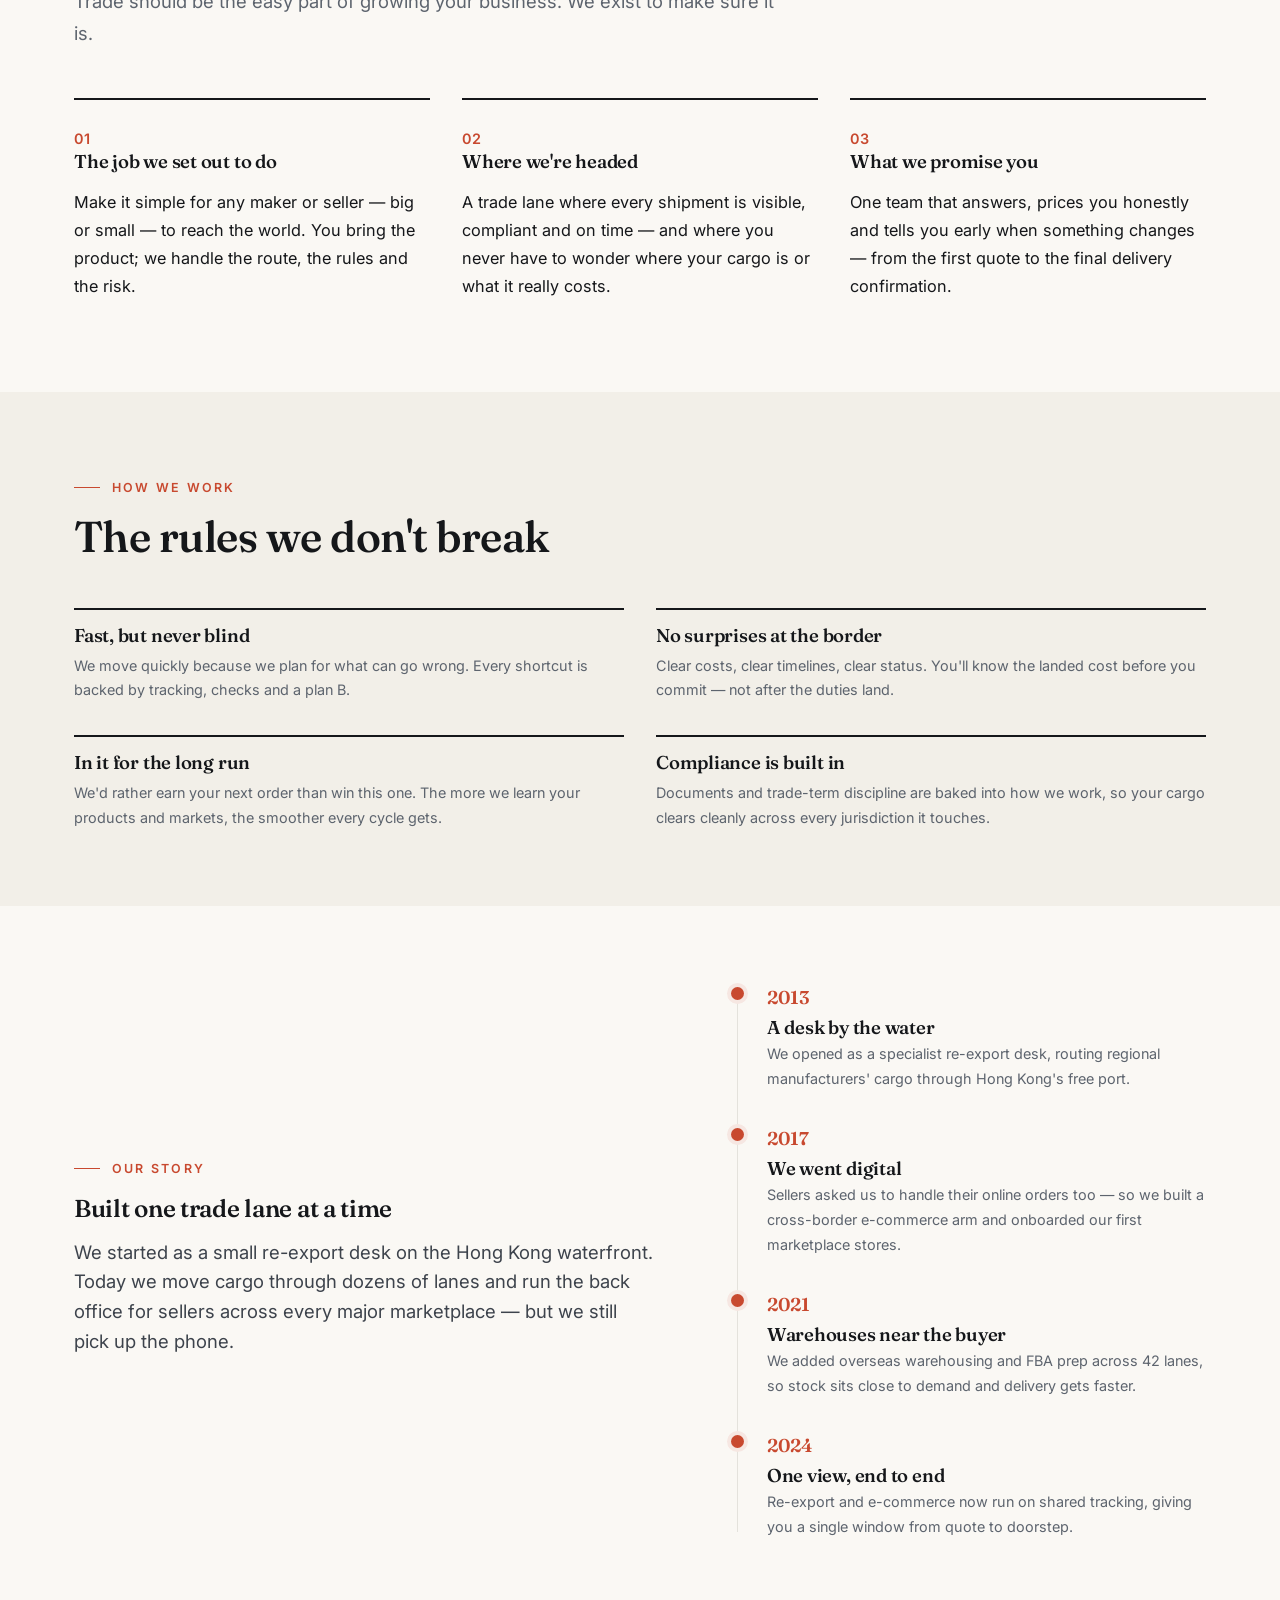
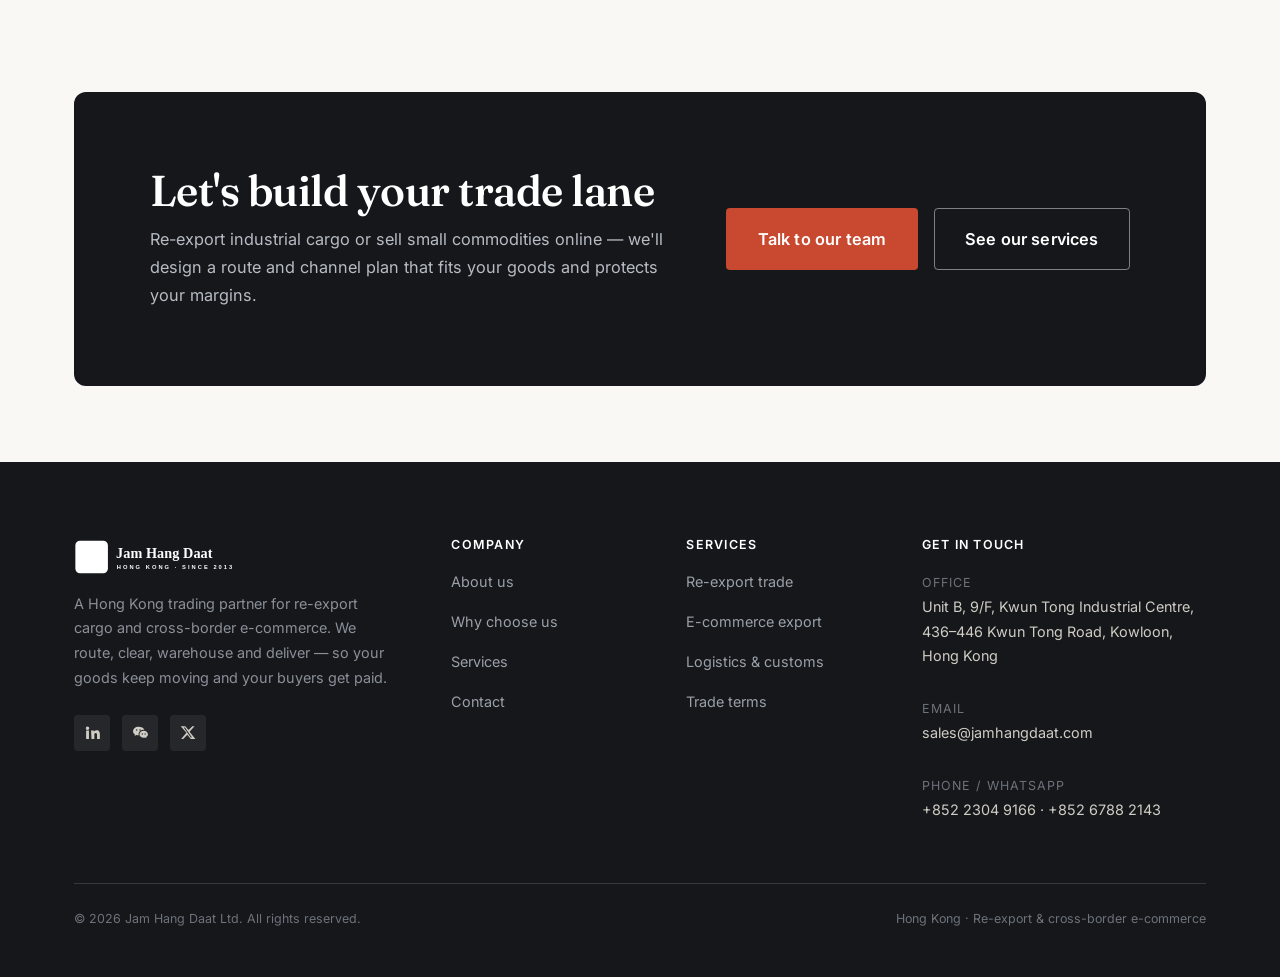
==== commit 187f9509: "Humanize redesign + real-company voice: photography over icons, restrained design, real contacts Co-" ====
--- a/about.html
+++ b/about.html
@@ -3,20 +3,21 @@
 <head>
   <meta charset="UTF-8" />
   <meta name="viewport" content="width=device-width, initial-scale=1" />
-  <title data-en-title="About Us — Jam Hang Daat | International Trade Company" data-zh-title="关于我们 — 畅行达通 | 国际贸易公司">About Us — Jam Hang Daat | International Trade Company</title>
-  <meta name="description" content="Learn about Jam Hang Daat: our mission, history, values and the team behind a borderless trading company specializing in entrepot / re-export trade and cross-border e-commerce export." />
+  <title data-en-title="About — Jam Hang Daat | Hong Kong Trading Partner" data-zh-title="关于我们 — 畅行达通 | 香港贸易伙伴">About — Jam Hang Daat | Hong Kong Trading Partner</title>
+  <meta name="description" content="Meet the Hong Kong team behind Jam Hang Daat. We've spent over a decade moving cargo through HK and running cross-border e-commerce — so makers and sellers can reach buyers worldwide without the headaches." />
 
   <meta property="og:type" content="website" />
-  <meta property="og:title" content="About Us — Jam Hang Daat" />
-  <meta property="og:description" content="Mission, history and values of a borderless B2B trading partner." />
-  <meta property="og:image" content="https://images.unsplash.com/photo-1521737604893-d14cc237f11d?auto=format&fit=crop&w=1200&q=70" />
+  <meta property="og:title" content="About — Jam Hang Daat" />
+  <meta property="og:description" content="A Hong Kong trading team that takes the friction out of cross-border trade for makers, brands and online sellers." />
+  <meta property="og:image" content="https://images.unsplash.com/photo-1542744173-8e7e53415bb0?auto=format&fit=crop&w=1200&q=70" />
   <meta property="og:locale" content="en" />
+  <meta property="og:locale:alternate" content="zh_HK" />
   <meta name="twitter:card" content="summary_large_image" />
 
   <link rel="icon" type="image/svg+xml" href="favicon.svg" />
   <link rel="preconnect" href="https://fonts.googleapis.com" />
   <link rel="preconnect" href="https://fonts.gstatic.com" crossorigin />
-  <link href="https://fonts.googleapis.com/css2?family=Space+Grotesk:wght@500;600;700&family=Inter:wght@400;500;600&display=swap" rel="stylesheet" />
+  <link href="https://fonts.googleapis.com/css2?family=Fraunces:opsz,wght@9..144,400;9..144,500;9..144,600&family=Inter:wght@400;500;600&display=swap" rel="stylesheet" />
   <link rel="stylesheet" href="assets/styles.css" />
 </head>
 <body>
@@ -28,7 +29,7 @@
       <nav class="nav" id="primary-nav" aria-label="Primary">
         <a href="index.html" data-en="Home" data-zh="首页">Home</a>
         <a href="about.html" aria-current="page" data-en="About" data-zh="关于我们">About</a>
-        <a href="products.html" data-en="Products &amp; Services" data-zh="产品与服务">Products &amp; Services</a>
+        <a href="products.html" data-en="Services" data-zh="服务">Services</a>
         <a href="capabilities.html" data-en="Why Us" data-zh="选择我们">Why Us</a>
         <a href="contact.html" data-en="Contact" data-zh="联系我们">Contact</a>
       </nav>
@@ -37,7 +38,7 @@
           <button type="button" data-lang-btn="en" aria-pressed="true">EN</button>
           <button type="button" data-lang-btn="zh" aria-pressed="false">中文</button>
         </div>
-        <a class="btn btn--primary" href="contact.html" data-en="Get a Quote" data-zh="获取报价">Get a Quote</a>
+        <a class="btn btn--primary" href="contact.html" data-en="Get a quote" data-zh="获取报价">Get a quote</a>
         <button class="nav-toggle" type="button" aria-expanded="false" aria-controls="primary-nav"
                 data-en-aria="Toggle navigation menu" data-zh-aria="切换导航菜单" aria-label="Toggle navigation menu"><span></span></button>
       </div>
@@ -47,16 +48,19 @@
   <main id="main">
     <!-- PAGE HERO -->
     <section class="page-hero">
+      <div class="page-hero-bg" aria-hidden="true">
+        <img src="https://images.unsplash.com/photo-1542744173-8e7e53415bb0?auto=format&fit=crop&w=1600&q=70" alt="" loading="eager" />
+      </div>
       <div class="container">
         <nav class="breadcrumb" aria-label="Breadcrumb">
           <a href="index.html" data-en="Home" data-zh="首页">Home</a><span>/</span>
           <span data-en="About" data-zh="关于我们">About</span>
         </nav>
-        <span class="eyebrow" style="color:var(--teal-300)" data-en="About us" data-zh="关于我们">About us</span>
-        <h1 data-en="A borderless trade partner for a connected economy" data-zh="为互联经济而生的无界贸易伙伴">A borderless trade partner for a connected economy</h1>
-        <p data-en="Jam Hang Daat exists to make international trade feel effortless — pairing the discipline of entrepot logistics with the agility of digital commerce."
-           data-zh="畅行达通致力于让国际贸易变得轻松——将转口物流的严谨与数字商业的敏捷融为一体。">
-          Jam Hang Daat exists to make international trade feel effortless — pairing the discipline of entrepot logistics with the agility of digital commerce.
+        <span class="eyebrow" data-en="About us" data-zh="关于我们">About us</span>
+        <h1 data-en="We took the pain out of cross-border trade — and built a business on it" data-zh="我们把跨境贸易的痛点接管下来，并以此立业">We took the pain out of cross-border trade — and built a business on it</h1>
+        <p data-en="For over a decade, makers, brands and online sellers have handed us their hardest shipments. Here's who we are and why they keep coming back."
+           data-zh="十余年来，制造商、品牌方与线上卖家把最棘手的货交给我们。这就是我们是谁，以及他们一再回头的原因。">
+          For over a decade, makers, brands and online sellers have handed us their hardest shipments. Here's who we are and why they keep coming back.
         </p>
       </div>
     </section>
@@ -66,70 +70,61 @@
       <div class="container">
         <div class="split">
           <div class="reveal">
-            <span class="eyebrow" data-en="Company overview" data-zh="公司概况">Company overview</span>
-            <h2 data-en="Who we are" data-zh="我们是谁">Who we are</h2>
-            <p class="lead" data-en="Jam Hang Daat is an international trading company focused on two complementary engines: entrepot / re-export trade and cross-border e-commerce export of small commodities. We help manufacturers, brands and online sellers reach global buyers without getting tangled in customs, routing or fulfilment complexity."
-               data-zh="畅行达通是一家国际贸易公司，专注于两大互补引擎：转口贸易与小商品跨境电商出口。我们帮助制造商、品牌方与线上卖家触达全球买家，免去清关、路由与履约的繁复困扰。">
-              Jam Hang Daat is an international trading company focused on two complementary engines: entrepot / re-export trade and cross-border e-commerce export of small commodities. We help manufacturers, brands and online sellers reach global buyers without getting tangled in customs, routing or fulfilment complexity.
-            </p>
-            <p data-en="From our base near a major free-trade port, we orchestrate sourcing, quality control, hub routing, documentation and last-mile delivery as one continuous service. The result is faster time-to-market, clearer landed costs, and a single team accountable for the whole journey."
-               data-zh="依托主要自由贸易港的区位优势，我们将采购、质检、枢纽路由、单证与末端配送整合为一项连续的服务。由此带来更快的上市速度、更清晰的到岸成本，以及对全程负责的单一团队。">
-              From our base near a major free-trade port, we orchestrate sourcing, quality control, hub routing, documentation and last-mile delivery as one continuous service. The result is faster time-to-market, clearer landed costs, and a single team accountable for the whole journey.
-            </p>
-            <a class="btn btn--dark btn--lg" href="contact.html" data-en="Start a conversation" data-zh="与我们交流">Start a conversation</a>
+            <span class="eyebrow" data-en="Who we are" data-zh="我们是谁">Who we are</span>
+            <h2 data-en="Your goods, handled like they're ours" data-zh="您的货，我们当成自己的来打理">Your goods, handled like they're ours</h2>
+            <p class="lead" data-en="We're a Hong Kong trading team that does two things well: routing re-export cargo through one of the world's busiest free ports, and running the back office for sellers shipping small commodities to the world."
+               data-zh="我们是一支香港贸易团队，专精两件事：在全球最繁忙的自由港之一为转口货物做路由，以及为把小商品卖向世界的卖家打理后端运营。">
+              We're a Hong Kong trading team that does two things well: routing re-export cargo through one of the world's busiest free ports, and running the back office for sellers shipping small commodities to the world.
+            </p>
+            <p data-en="From our base in Kwun Tong, we pull sourcing, quality control, customs, warehousing and last-mile into a single service — so you deal with one team, one cost view and one person who owns the result. Faster to market, clearer landed costs, fewer 3am surprises."
+               data-zh="从观塘的运营基地出发，我们把采购、质检、清关、仓储与末端配送整合为一项服务——您只需对接一支团队、一套成本视图、一位对结果负责的人。上市更快、到岸成本更清晰、深夜的意外更少。">
+              From our base in Kwun Tong, we pull sourcing, quality control, customs, warehousing and last-mile into a single service — so you deal with one team, one cost view and one person who owns the result. Faster to market, clearer landed costs, fewer 3am surprises.
+            </p>
+            <a class="btn btn--dark btn--lg" href="contact.html" data-en="Start a conversation" data-zh="与我们聊聊">Start a conversation</a>
           </div>
           <div class="split-media reveal" data-delay="1">
-            <img src="https://images.unsplash.com/photo-1521737604893-d14cc237f11d?auto=format&fit=crop&w=1200&q=70" alt="Jam Hang Daat trade and logistics team in discussion" loading="lazy" />
-          </div>
-        </div>
-      </div>
-    </section>
-
-    <!-- STATS -->
+            <img src="https://images.unsplash.com/photo-1494412519320-aa613dfb7738?auto=format&fit=crop&w=1200&q=70" alt="Hong Kong's Victoria Harbour and container port at dusk" loading="lazy" />
+            <span class="media-caption" data-en="Our home port — Hong Kong" data-zh="我们的母港——香港">Our home port — Hong Kong</span>
+          </div>
+        </div>
+      </div>
+    </section>
+
+    <!-- STAT RAIL -->
     <section class="section--tight bg-alt">
       <div class="container">
-        <div class="stats-bar">
-          <div class="stat-block reveal"><div class="num">12+</div><div class="lbl" data-en="Years in cross-border trade" data-zh="跨境贸易年限">Years in cross-border trade</div></div>
-          <div class="stat-block reveal" data-delay="1"><div class="num">120+</div><div class="lbl" data-en="Destination countries &amp; regions" data-zh="覆盖国家与地区">Destination countries &amp; regions</div></div>
-          <div class="stat-block reveal" data-delay="2"><div class="num">9,000+</div><div class="lbl" data-en="SKUs shipped monthly" data-zh="月均发货 SKU">SKUs shipped monthly</div></div>
-          <div class="stat-block reveal" data-delay="3"><div class="num">98.6%</div><div class="lbl" data-en="On-time dispatch rate" data-zh="准时发运率">On-time dispatch rate</div></div>
-        </div>
-      </div>
-    </section>
-
-    <!-- MISSION / VISION -->
-    <section class="section">
-      <div class="container">
+        <div class="stat-rail reveal">
+          <div class="stat-block"><div class="num">12+</div><div class="lbl" data-en="Years trading from Hong Kong" data-zh="深耕香港贸易年限">Years trading from Hong Kong</div></div>
+          <div class="stat-block"><div class="num">120+</div><div class="lbl" data-en="Destination markets served" data-zh="服务的目的市场">Destination markets served</div></div>
+          <div class="stat-block"><div class="num">9,000+</div><div class="lbl" data-en="SKUs shipped monthly" data-zh="月均发货 SKU">SKUs shipped monthly</div></div>
+          <div class="stat-block"><div class="num">98.6%</div><div class="lbl" data-en="Orders dispatched on time" data-zh="订单准时发运率">Orders dispatched on time</div></div>
+        </div>
+      </div>
+    </section>
+
+    <!-- WHAT DRIVES US -->
+    <section class="section">
+      <div class="container">
+        <div class="section-head reveal">
+          <span class="eyebrow" data-en="What drives us" data-zh="我们的初心">What drives us</span>
+          <h2 data-en="Why we do this" data-zh="我们为什么做这件事">Why we do this</h2>
+          <p data-en="Trade should be the easy part of growing your business. We exist to make sure it is." data-zh="贸易，本应是您拓展业务时最轻松的一环。我们存在的意义，就是让它真正变得轻松。">Trade should be the easy part of growing your business. We exist to make sure it is.</p>
+        </div>
         <div class="grid grid-3">
-          <article class="card reveal">
-            <div class="icon-badge" aria-hidden="true">
-              <svg viewBox="0 0 24 24" fill="none"><circle cx="12" cy="12" r="9" stroke="currentColor" stroke-width="2"/><circle cx="12" cy="12" r="4" stroke="currentColor" stroke-width="2"/><circle cx="12" cy="12" r="1.2" fill="currentColor"/></svg>
-            </div>
-            <h3 data-en="Our mission" data-zh="我们的使命">Our mission</h3>
-            <p data-en="To remove the friction from international trade so that any maker or seller — large or small — can reach the world with confidence, speed and cost certainty."
-               data-zh="消除国际贸易中的摩擦，让每一位制造者或卖家——无论大小——都能以信心、速度与成本确定性走向世界。">
-              To remove the friction from international trade so that any maker or seller — large or small — can reach the world with confidence, speed and cost certainty.
-            </p>
+          <article class="card--bare reveal">
+            <span class="idx">01</span>
+            <h3 data-en="The job we set out to do" data-zh="我们立志做的事">The job we set out to do</h3>
+            <p data-en="Make it simple for any maker or seller — big or small — to reach the world. You bring the product; we handle the route, the rules and the risk." data-zh="让每一位制造者或卖家——无论大小——都能轻松走向世界。您负责产品，路由、规则与风险由我们承担。">Make it simple for any maker or seller — big or small — to reach the world. You bring the product; we handle the route, the rules and the risk.</p>
           </article>
-          <article class="card reveal" data-delay="1">
-            <div class="icon-badge icon-badge--indigo" aria-hidden="true">
-              <svg viewBox="0 0 24 24" fill="none"><path d="M2 12s3.5-7 10-7 10 7 10 7-3.5 7-10 7-10-7-10-7z" stroke="currentColor" stroke-width="2"/><circle cx="12" cy="12" r="3" stroke="currentColor" stroke-width="2"/></svg>
-            </div>
-            <h3 data-en="Our vision" data-zh="我们的愿景">Our vision</h3>
-            <p data-en="A trading world without borders — where digital channels and physical logistics work as one, and where every shipment is visible, compliant and on time."
-               data-zh="一个没有边界的贸易世界——数字渠道与实体物流融为一体，每一票货物都可视、合规、准时。">
-              A trading world without borders — where digital channels and physical logistics work as one, and where every shipment is visible, compliant and on time.
-            </p>
+          <article class="card--bare reveal" data-delay="1">
+            <span class="idx">02</span>
+            <h3 data-en="Where we're headed" data-zh="我们的方向">Where we're headed</h3>
+            <p data-en="A trade lane where every shipment is visible, compliant and on time — and where you never have to wonder where your cargo is or what it really costs." data-zh="打造一条让每票货物都可视、合规、准时的贸易通道——您再也不必担心货在哪里、真实成本几何。">A trade lane where every shipment is visible, compliant and on time — and where you never have to wonder where your cargo is or what it really costs.</p>
           </article>
-          <article class="card reveal" data-delay="2">
-            <div class="icon-badge icon-badge--accent" aria-hidden="true">
-              <svg viewBox="0 0 24 24" fill="none"><path d="M12 2l2.6 5.3 5.9.9-4.3 4.1 1 5.8L12 21l-5.2 2.1 1-5.8L3.5 8.2l5.9-.9L12 2z" stroke="currentColor" stroke-width="1.8" stroke-linejoin="round"/></svg>
-            </div>
-            <h3 data-en="Our promise" data-zh="我们的承诺">Our promise</h3>
-            <p data-en="One accountable team, transparent pricing and proactive communication — from the first quote to the final delivery confirmation."
-               data-zh="一支负责到底的团队、透明的价格与主动的沟通——从首次报价到最终签收确认。">
-              One accountable team, transparent pricing and proactive communication — from the first quote to the final delivery confirmation.
-            </p>
+          <article class="card--bare reveal" data-delay="2">
+            <span class="idx">03</span>
+            <h3 data-en="What we promise you" data-zh="我们对您的承诺">What we promise you</h3>
+            <p data-en="One team that answers, prices you honestly and tells you early when something changes — from the first quote to the final delivery confirmation." data-zh="一支随叫随应、诚实报价、有变动第一时间告知您的团队——从首次报价到最终签收确认。">One team that answers, prices you honestly and tells you early when something changes — from the first quote to the final delivery confirmation.</p>
           </article>
         </div>
       </div>
@@ -138,41 +133,41 @@
     <!-- VALUES -->
     <section class="section bg-alt">
       <div class="container">
-        <div class="section-head section-head--center reveal">
-          <span class="eyebrow" data-en="Our values" data-zh="核心价值观">Our values</span>
-          <h2 data-en="The principles behind every shipment" data-zh="每一票货物背后的原则">The principles behind every shipment</h2>
+        <div class="section-head reveal">
+          <span class="eyebrow" data-en="How we work" data-zh="我们的做事方式">How we work</span>
+          <h2 data-en="The rules we don't break" data-zh="我们坚守的几条底线">The rules we don't break</h2>
         </div>
         <div class="grid grid-2">
-          <div class="value-card card reveal">
-            <div class="icon-badge" aria-hidden="true"><svg viewBox="0 0 24 24" fill="none"><path d="M13 2L4 14h7l-1 8 9-12h-7l1-8z" stroke="currentColor" stroke-width="2" stroke-linejoin="round"/></svg></div>
-            <div><h3 data-en="Speed with control" data-zh="速度与掌控并重">Speed with control</h3><p data-en="We move fast, but never blind. Every acceleration is backed by tracking, checks and contingency planning." data-zh="我们追求速度，却从不盲目。每一次提速都有追踪、核查与应急预案作支撑。">We move fast, but never blind. Every acceleration is backed by tracking, checks and contingency planning.</p></div>
-          </div>
-          <div class="value-card card reveal" data-delay="1">
-            <div class="icon-badge icon-badge--indigo" aria-hidden="true"><svg viewBox="0 0 24 24" fill="none"><circle cx="12" cy="12" r="9" stroke="currentColor" stroke-width="2"/><path d="M8 12l3 3 5-6" stroke="currentColor" stroke-width="2" stroke-linecap="round" stroke-linejoin="round"/></svg></div>
-            <div><h3 data-en="Radical transparency" data-zh="彻底透明">Radical transparency</h3><p data-en="Clear costs, clear timelines, clear status. No hidden fees, no surprises at customs or at the door." data-zh="清晰的成本、清晰的时效、清晰的状态。无隐藏费用，清关与签收都无意外。">Clear costs, clear timelines, clear status. No hidden fees, no surprises at customs or at the door.</p></div>
-          </div>
-          <div class="value-card card reveal" data-delay="2">
-            <div class="icon-badge icon-badge--accent" aria-hidden="true"><svg viewBox="0 0 24 24" fill="none"><path d="M3 21v-2a4 4 0 014-4h6a4 4 0 014 4v2" stroke="currentColor" stroke-width="2"/><circle cx="10" cy="8" r="4" stroke="currentColor" stroke-width="2"/><path d="M19 8h3M20.5 6.5v3" stroke="currentColor" stroke-width="2" stroke-linecap="round"/></svg></div>
-            <div><h3 data-en="Partnership, not transactions" data-zh="伙伴关系，而非一次性交易">Partnership, not transactions</h3><p data-en="We invest in long-term relationships, learning your products and markets so each cycle runs smoother than the last." data-zh="我们着眼长期关系，深入了解您的产品与市场，让每一个周期都比上一个更顺畅。">We invest in long-term relationships, learning your products and markets so each cycle runs smoother than the last.</p></div>
-          </div>
-          <div class="value-card card reveal" data-delay="3">
-            <div class="icon-badge" aria-hidden="true"><svg viewBox="0 0 24 24" fill="none"><path d="M12 3l8 4v5c0 5-3.5 8-8 9-4.5-1-8-4-8-9V7l8-4z" stroke="currentColor" stroke-width="2" stroke-linejoin="round"/><path d="M9 12l2 2 4-4" stroke="currentColor" stroke-width="2" stroke-linecap="round" stroke-linejoin="round"/></svg></div>
-            <div><h3 data-en="Compliance by design" data-zh="合规为本">Compliance by design</h3><p data-en="We build documentation and trade-term discipline into the process so cargo clears smoothly across jurisdictions." data-zh="我们将单证与贸易条款的规范内建于流程，让货物在不同法域顺畅通关。">We build documentation and trade-term discipline into the process so cargo clears smoothly across jurisdictions.</p></div>
-          </div>
-        </div>
-      </div>
-    </section>
-
-    <!-- HISTORY / TIMELINE -->
-    <section class="section">
-      <div class="container">
-        <div class="split">
+          <div class="value-card reveal">
+            <h3 data-en="Fast, but never blind" data-zh="求快，但不蛮干">Fast, but never blind</h3>
+            <p data-en="We move quickly because we plan for what can go wrong. Every shortcut is backed by tracking, checks and a plan B." data-zh="我们之所以快，是因为早已为可能出错的环节做好预案。每一步提速，背后都有追踪、核查与备选方案。">We move quickly because we plan for what can go wrong. Every shortcut is backed by tracking, checks and a plan B.</p>
+          </div>
+          <div class="value-card reveal" data-delay="1">
+            <h3 data-en="No surprises at the border" data-zh="口岸不出意外">No surprises at the border</h3>
+            <p data-en="Clear costs, clear timelines, clear status. You'll know the landed cost before you commit — not after the duties land." data-zh="成本清晰、时效清晰、状态清晰。您在下单前就知道到岸成本，而非等关税账单到了才知道。">Clear costs, clear timelines, clear status. You'll know the landed cost before you commit — not after the duties land.</p>
+          </div>
+          <div class="value-card reveal" data-delay="2">
+            <h3 data-en="In it for the long run" data-zh="着眼长期合作">In it for the long run</h3>
+            <p data-en="We'd rather earn your next order than win this one. The more we learn your products and markets, the smoother every cycle gets." data-zh="比起做成这一单，我们更想赢得您的下一单。越了解您的产品与市场，每个周期就跑得越顺。">We'd rather earn your next order than win this one. The more we learn your products and markets, the smoother every cycle gets.</p>
+          </div>
+          <div class="value-card reveal" data-delay="3">
+            <h3 data-en="Compliance is built in" data-zh="合规内建于流程">Compliance is built in</h3>
+            <p data-en="Documents and trade-term discipline are baked into how we work, so your cargo clears cleanly across every jurisdiction it touches." data-zh="单证与贸易条款的规范早已内建于我们的流程，让您的货物在所经的每个法域都顺畅通关。">Documents and trade-term discipline are baked into how we work, so your cargo clears cleanly across every jurisdiction it touches.</p>
+          </div>
+        </div>
+      </div>
+    </section>
+
+    <!-- HISTORY -->
+    <section class="section">
+      <div class="container">
+        <div class="split split--text-wide">
           <div class="reveal">
-            <span class="eyebrow" data-en="Our history" data-zh="发展历程">Our history</span>
-            <h2 data-en="Built lane by lane, channel by channel" data-zh="一条通道、一个渠道，稳步成长">Built lane by lane, channel by channel</h2>
-            <p class="lead" data-en="What began as a small re-export desk has grown into a full borderless trade operation spanning physical hubs and digital marketplaces."
-               data-zh="从一个小小的转口业务台起步，如今已发展为横跨实体枢纽与数字平台的完整无界贸易体系。">
-              What began as a small re-export desk has grown into a full borderless trade operation spanning physical hubs and digital marketplaces.
+            <span class="eyebrow" data-en="Our story" data-zh="发展历程">Our story</span>
+            <h2 data-en="Built one trade lane at a time" data-zh="一条贸易通道一条贸易通道地搭起来">Built one trade lane at a time</h2>
+            <p class="lead" data-en="We started as a small re-export desk on the Hong Kong waterfront. Today we move cargo through dozens of lanes and run the back office for sellers across every major marketplace — but we still pick up the phone."
+               data-zh="我们起步于香港海滨一张小小的转口业务台。如今货物经数十条通道流转，我们也为各大电商平台的卖家打理后端——但我们依旧亲自接电话。">
+              We started as a small re-export desk on the Hong Kong waterfront. Today we move cargo through dozens of lanes and run the back office for sellers across every major marketplace — but we still pick up the phone.
             </p>
           </div>
           <div class="reveal" data-delay="1">
@@ -180,26 +175,26 @@
               <div class="tl-item">
                 <span class="tl-dot" aria-hidden="true"></span>
                 <div class="tl-year">2013</div>
-                <h3 data-en="The re-export desk" data-zh="转口业务起步">The re-export desk</h3>
-                <p data-en="Founded as a specialist entrepot trade desk, routing goods through free-trade hubs for regional manufacturers." data-zh="作为专业转口贸易业务台成立，为区域制造商通过自由贸易枢纽进行货物路由。">Founded as a specialist entrepot trade desk, routing goods through free-trade hubs for regional manufacturers.</p>
+                <h3 data-en="A desk by the water" data-zh="海滨起步">A desk by the water</h3>
+                <p data-en="We opened as a specialist re-export desk, routing regional manufacturers' cargo through Hong Kong's free port." data-zh="我们以专业转口业务台起家，为区域制造商的货物经香港自由港做路由。">We opened as a specialist re-export desk, routing regional manufacturers' cargo through Hong Kong's free port.</p>
               </div>
               <div class="tl-item">
                 <span class="tl-dot" aria-hidden="true"></span>
                 <div class="tl-year">2017</div>
-                <h3 data-en="Going digital" data-zh="迈向数字化">Going digital</h3>
-                <p data-en="Launched our cross-border e-commerce export arm, onboarding small-commodity sellers to global marketplaces." data-zh="成立跨境电商出口部门，助力小商品卖家入驻全球电商平台。">Launched our cross-border e-commerce export arm, onboarding small-commodity sellers to global marketplaces.</p>
+                <h3 data-en="We went digital" data-zh="迈向数字化">We went digital</h3>
+                <p data-en="Sellers asked us to handle their online orders too — so we built a cross-border e-commerce arm and onboarded our first marketplace stores." data-zh="卖家希望我们也接管线上订单——于是我们组建跨境电商团队，帮首批客户入驻电商平台。">Sellers asked us to handle their online orders too — so we built a cross-border e-commerce arm and onboarded our first marketplace stores.</p>
               </div>
               <div class="tl-item">
                 <span class="tl-dot" aria-hidden="true"></span>
                 <div class="tl-year">2021</div>
-                <h3 data-en="Network at scale" data-zh="网络规模化">Network at scale</h3>
-                <p data-en="Expanded to 42 transshipment hubs and integrated overseas warehousing for faster last-mile fulfilment." data-zh="拓展至 42 个中转枢纽，整合海外仓储以加速末端履约。">Expanded to 42 transshipment hubs and integrated overseas warehousing for faster last-mile fulfilment.</p>
+                <h3 data-en="Warehouses near the buyer" data-zh="仓库前置到买家身边">Warehouses near the buyer</h3>
+                <p data-en="We added overseas warehousing and FBA prep across 42 lanes, so stock sits close to demand and delivery gets faster." data-zh="我们在 42 条通道上增设海外仓与 FBA 头程，让库存贴近需求、配送更快。">We added overseas warehousing and FBA prep across 42 lanes, so stock sits close to demand and delivery gets faster.</p>
               </div>
               <div class="tl-item">
                 <span class="tl-dot" aria-hidden="true"></span>
                 <div class="tl-year">2024</div>
-                <h3 data-en="One borderless platform" data-zh="统一无界平台">One borderless platform</h3>
-                <p data-en="Unified entrepot and e-commerce operations under shared visibility tools, giving clients one view from quote to delivery." data-zh="将转口与电商业务统一于共享可视化工具之下，为客户提供从报价到交付的一体化视图。">Unified entrepot and e-commerce operations under shared visibility tools, giving clients one view from quote to delivery.</p>
+                <h3 data-en="One view, end to end" data-zh="一套视图，端到端贯通">One view, end to end</h3>
+                <p data-en="Re-export and e-commerce now run on shared tracking, giving you a single window from quote to doorstep." data-zh="转口与电商业务如今共用同一套追踪系统，为您提供从报价到签收的统一视图。">Re-export and e-commerce now run on shared tracking, giving you a single window from quote to doorstep.</p>
               </div>
             </div>
           </div>
@@ -211,14 +206,16 @@
     <section class="section">
       <div class="container">
         <div class="cta-band reveal">
-          <h2 data-en="Let's build your trade lane together" data-zh="携手打造您的贸易通道">Let's build your trade lane together</h2>
-          <p data-en="Whether you re-export industrial cargo or sell small commodities online, we'll design a route and channel plan that fits your goods and your margins."
-             data-zh="无论您是转口工业货物，还是在线销售小商品，我们都将为您设计契合货物与利润的路由与渠道方案。">
-            Whether you re-export industrial cargo or sell small commodities online, we'll design a route and channel plan that fits your goods and your margins.
-          </p>
+          <div>
+            <h2 data-en="Let's build your trade lane" data-zh="一起搭建您的贸易通道">Let's build your trade lane</h2>
+            <p data-en="Re-export industrial cargo or sell small commodities online — we'll design a route and channel plan that fits your goods and protects your margins."
+               data-zh="无论是转口工业大货，还是在线零售小商品——我们都会量身设计契合您货物、守护您利润的路由与渠道方案。">
+              Re-export industrial cargo or sell small commodities online — we'll design a route and channel plan that fits your goods and protects your margins.
+            </p>
+          </div>
           <div class="hero-cta">
-            <a class="btn btn--primary btn--lg" href="contact.html" data-en="Contact our team" data-zh="联系我们的团队">Contact our team</a>
-            <a class="btn btn--ghost btn--lg" href="products.html" data-en="Explore services" data-zh="探索服务">Explore services</a>
+            <a class="btn btn--primary btn--lg" href="contact.html" data-en="Talk to our team" data-zh="联系我们的团队">Talk to our team</a>
+            <a class="btn btn--ghost btn--lg" href="products.html" data-en="See our services" data-zh="查看我们的服务">See our services</a>
           </div>
         </div>
       </div>
@@ -230,9 +227,9 @@
       <div class="footer-grid">
         <div class="footer-brand">
           <img src="assets/logo.svg" alt="Jam Hang Daat" />
-          <p data-en="International trade, without borders. Entrepot / re-export trade and cross-border e-commerce export of small commodities — engineered for speed, connectivity and digital commerce."
-             data-zh="国际贸易，畅通全球。专注转口贸易与小商品跨境电商出口，为速度、连接与数字商业而生。">
-            International trade, without borders. Entrepot / re-export trade and cross-border e-commerce export of small commodities — engineered for speed, connectivity and digital commerce.
+          <p data-en="A Hong Kong trading partner for re-export cargo and cross-border e-commerce. We route, clear, warehouse and deliver — so your goods keep moving and your buyers get paid."
+             data-zh="香港转口贸易与跨境电商的可靠伙伴。从路由、清关到仓储与配送，我们让您的货物持续流转、交易顺利结款。">
+            A Hong Kong trading partner for re-export cargo and cross-border e-commerce. We route, clear, warehouse and deliver — so your goods keep moving and your buyers get paid.
           </p>
           <div class="social">
             <a href="#" aria-label="LinkedIn" data-en-aria="Jam Hang Daat on LinkedIn" data-zh-aria="领英"><svg viewBox="0 0 24 24" fill="currentColor" aria-hidden="true"><path d="M4.98 3.5a2.5 2.5 0 11-.02 5 2.5 2.5 0 01.02-5zM3 9h4v12H3zM10 9h3.8v1.7h.05c.53-1 1.83-2.05 3.77-2.05 4.03 0 4.78 2.65 4.78 6.1V21h-4v-5.3c0-1.26-.02-2.9-1.77-2.9-1.77 0-2.04 1.38-2.04 2.8V21h-4z"/></svg></a>
@@ -243,33 +240,43 @@
         <div class="footer-col">
           <h4 data-en="Company" data-zh="公司">Company</h4>
           <ul>
-            <li><a href="about.html" data-en="About Us" data-zh="关于我们">About Us</a></li>
-            <li><a href="capabilities.html" data-en="Why Choose Us" data-zh="选择我们">Why Choose Us</a></li>
-            <li><a href="products.html" data-en="Products &amp; Services" data-zh="产品与服务">Products &amp; Services</a></li>
+            <li><a href="about.html" data-en="About us" data-zh="关于我们">About us</a></li>
+            <li><a href="capabilities.html" data-en="Why choose us" data-zh="选择我们">Why choose us</a></li>
+            <li><a href="products.html" data-en="Services" data-zh="服务">Services</a></li>
             <li><a href="contact.html" data-en="Contact" data-zh="联系我们">Contact</a></li>
           </ul>
         </div>
         <div class="footer-col">
           <h4 data-en="Services" data-zh="服务">Services</h4>
           <ul>
-            <li><a href="products.html#entrepot" data-en="Entrepot / Re-export" data-zh="转口贸易">Entrepot / Re-export</a></li>
-            <li><a href="products.html#ecommerce" data-en="E-commerce Export" data-zh="电商出口">E-commerce Export</a></li>
-            <li><a href="capabilities.html#logistics" data-en="Logistics &amp; Customs" data-zh="物流与清关">Logistics &amp; Customs</a></li>
-            <li><a href="capabilities.html#terms" data-en="Trade Terms" data-zh="贸易条款">Trade Terms</a></li>
+            <li><a href="products.html#entrepot" data-en="Re-export trade" data-zh="转口贸易">Re-export trade</a></li>
+            <li><a href="products.html#ecommerce" data-en="E-commerce export" data-zh="电商出口">E-commerce export</a></li>
+            <li><a href="capabilities.html#logistics" data-en="Logistics &amp; customs" data-zh="物流与清关">Logistics &amp; customs</a></li>
+            <li><a href="capabilities.html#terms" data-en="Trade terms" data-zh="贸易条款">Trade terms</a></li>
           </ul>
         </div>
         <div class="footer-col">
           <h4 data-en="Get in touch" data-zh="联系方式">Get in touch</h4>
           <ul class="footer-contact">
-            <li><svg viewBox="0 0 24 24" fill="none" aria-hidden="true"><path d="M12 21s7-6.3 7-11a7 7 0 10-14 0c0 4.7 7 11 7 11z" stroke="currentColor" stroke-width="2"/><circle cx="12" cy="10" r="2.5" stroke="currentColor" stroke-width="2"/></svg><p data-en="Free Trade Zone, Port City (placeholder)" data-zh="自由贸易区，港口城市（占位）">Free Trade Zone, Port City (placeholder)</p></li>
-            <li><svg viewBox="0 0 24 24" fill="none" aria-hidden="true"><rect x="3" y="5" width="18" height="14" rx="2" stroke="currentColor" stroke-width="2"/><path d="M4 7l8 6 8-6" stroke="currentColor" stroke-width="2"/></svg><p><a href="mailto:hello@jam-hang-daat.com">hello@jam-hang-daat.com</a></p></li>
-            <li><svg viewBox="0 0 24 24" fill="none" aria-hidden="true"><path d="M5 4h4l2 5-3 2a12 12 0 005 5l2-3 5 2v4a2 2 0 01-2 2A16 16 0 013 6a2 2 0 012-2z" stroke="currentColor" stroke-width="2" stroke-linejoin="round"/></svg><p><a href="tel:+0000000000">+xx 000 000 000</a></p></li>
+            <li>
+              <span class="ft-label" data-en="Office" data-zh="办公室">Office</span>
+              <p data-en="Unit B, 9/F, Kwun Tong Industrial Centre, 436–446 Kwun Tong Road, Kowloon, Hong Kong"
+                 data-zh="香港九龙观塘观塘道 436–446 号官塘工业中心 9 楼 B 室">Unit B, 9/F, Kwun Tong Industrial Centre, 436–446 Kwun Tong Road, Kowloon, Hong Kong</p>
+            </li>
+            <li>
+              <span class="ft-label" data-en="Email" data-zh="电邮">Email</span>
+              <p><a href="mailto:sales@jamhangdaat.com">sales@jamhangdaat.com</a></p>
+            </li>
+            <li>
+              <span class="ft-label" data-en="Phone / WhatsApp" data-zh="电话 / WhatsApp">Phone / WhatsApp</span>
+              <p><a href="tel:+85223049166">+852 2304 9166</a> · <a href="tel:+85267882143">+852 6788 2143</a></p>
+            </li>
           </ul>
         </div>
       </div>
       <div class="footer-bottom">
-        <p>&copy; <span data-year>2026</span> Jam Hang Daat. <span data-en="All rights reserved." data-zh="版权所有。">All rights reserved.</span></p>
-        <p data-en="International Trade, Without Borders · 国际贸易，畅通全球" data-zh="国际贸易，畅通全球 · International Trade, Without Borders">International Trade, Without Borders · 国际贸易，畅通全球</p>
+        <p>&copy; <span data-year>2026</span> Jam Hang Daat Ltd. <span data-en="All rights reserved." data-zh="版权所有。">All rights reserved.</span></p>
+        <p data-en="Hong Kong · Re-export &amp; cross-border e-commerce" data-zh="香港 · 转口贸易与跨境电商出口">Hong Kong · Re-export &amp; cross-border e-commerce</p>
       </div>
     </div>
   </footer>
--- a/assets/styles.css
+++ b/assets/styles.css
@@ -1,70 +1,51 @@
 /* =========================================================
-   Jam Hang Daat — shared stylesheet
-   Brand mood: teal/cyan + indigo + bright accent
+   Jam Hang Daat — stylesheet
+   Restrained, editorial. Near-neutral palette + one accent.
+   Display: Fraunces  ·  Body: Inter
    ========================================================= */
 
 :root {
-  /* ---- Brand color tokens ---- */
-  --teal-50:  #e6fafb;
-  --teal-100: #c2f1f4;
-  --teal-300: #5fd9e0;
-  --teal-400: #2ec7d1;
-  --teal-500: #16c2c9;
-  --teal-600: #0fa3b4;
-  --teal-700: #0c7e8e;
-
-  --indigo-100: #e4e4fb;
-  --indigo-300: #9b9bf2;
-  --indigo-500: #5b5bf0;
-  --indigo-600: #4a40d6;
-  --indigo-700: #3a30ad;
-
-  --ink-900: #0a1f3a;
-  --ink-800: #0c2a4d;
-  --ink-700: #173a73;
-  --ink-600: #2a4a7c;
-
-  --slate-50:  #f5f8fc;
-  --slate-100: #eef3f9;
-  --slate-200: #dce6f1;
-  --slate-300: #c2d2e4;
-  --slate-500: #6982a3;
-  --slate-600: #51668a;
-
-  --accent:      #ffd23f;   /* bright accent */
-  --accent-warm: #ff8a3d;
-
-  --white: #ffffff;
-
-  /* ---- Semantic tokens ---- */
-  --bg:          var(--white);
-  --bg-alt:      var(--slate-50);
-  --bg-deep:     var(--ink-900);
-  --surface:     var(--white);
-  --text:        var(--ink-800);
-  --text-soft:   var(--slate-600);
-  --text-invert: #eaf3ff;
-  --border:      var(--slate-200);
-
-  --brand-grad:  linear-gradient(125deg, #16c2c9 0%, #19a9d6 42%, #5b5bf0 100%);
-  --brand-grad-soft: linear-gradient(125deg, #e6fafb 0%, #eef0ff 100%);
-  --deep-grad:   linear-gradient(160deg, #0a1f3a 0%, #0c2a4d 55%, #14315e 100%);
-
-  /* ---- Typography scale ---- */
-  --font-display: 'Space Grotesk', 'Segoe UI', system-ui, sans-serif;
+  /* ---- Neutral palette ---- */
+  --ink:       #15171a;   /* near-black text + dark sections */
+  --ink-soft:  #2a2d33;
+  --slate-700: #3d434c;
+  --slate-500: #5d646e;   /* secondary text */
+  --slate-400: #868d97;
+  --slate-300: #b7bcc4;
+  --line:      #e4e2dc;   /* hairlines on paper */
+  --line-dk:   rgba(255,255,255,0.14);
+  --paper:     #faf8f4;   /* warm off-white page */
+  --paper-2:   #f2efe8;   /* alt section */
+  --card:      #ffffff;
+  --white:     #ffffff;
+
+  /* ---- One accent: signal red (HK harbour / vermillion) ---- */
+  --accent:      #c8492f;
+  --accent-ink:  #a83a23;
+  --accent-soft: #f6e7e2;
+
+  /* ---- Semantic ---- */
+  --bg:        var(--paper);
+  --bg-alt:    var(--paper-2);
+  --text:      var(--ink);
+  --text-soft: var(--slate-500);
+  --border:    var(--line);
+
+  /* ---- Type ---- */
+  --font-display: 'Fraunces', Georgia, 'Times New Roman', serif;
   --font-body: 'Inter', 'Segoe UI', system-ui, -apple-system, sans-serif;
 
   --fs-xs:   0.78rem;
   --fs-sm:   0.9rem;
-  --fs-base: 1rem;
-  --fs-md:   1.13rem;
-  --fs-lg:   1.4rem;
-  --fs-xl:   1.9rem;
-  --fs-2xl:  2.5rem;
-  --fs-3xl:  3.4rem;
-  --fs-hero: clamp(2.4rem, 6vw, 4.3rem);
-
-  /* ---- Spacing scale ---- */
+  --fs-base: 1.02rem;
+  --fs-md:   1.16rem;
+  --fs-lg:   1.45rem;
+  --fs-xl:   2rem;
+  --fs-2xl:  2.7rem;
+  --fs-3xl:  3.6rem;
+  --fs-hero: clamp(2.7rem, 6.2vw, 5rem);
+
+  /* ---- Spacing ---- */
   --sp-1: 0.25rem;
   --sp-2: 0.5rem;
   --sp-3: 0.75rem;
@@ -72,37 +53,34 @@
   --sp-5: 1.5rem;
   --sp-6: 2rem;
   --sp-7: 3rem;
-  --sp-8: 4.5rem;
-  --sp-9: 6.5rem;
-
-  /* ---- Radius & shadow ---- */
-  --r-sm: 8px;
-  --r-md: 14px;
-  --r-lg: 22px;
-  --r-xl: 32px;
+  --sp-8: 4.75rem;
+  --sp-9: 7rem;
+
+  /* ---- Radius & shadow (restrained) ---- */
+  --r-sm: 4px;
+  --r-md: 8px;
+  --r-lg: 12px;
   --r-pill: 999px;
 
-  --shadow-sm: 0 2px 8px rgba(12, 42, 77, 0.06);
-  --shadow-md: 0 10px 30px rgba(12, 42, 77, 0.10);
-  --shadow-lg: 0 24px 60px rgba(12, 42, 77, 0.16);
-  --shadow-brand: 0 16px 40px rgba(22, 194, 201, 0.28);
-
-  --maxw: 1200px;
-  --header-h: 74px;
+  --shadow-sm: 0 1px 2px rgba(21,23,26,0.06);
+  --shadow-md: 0 14px 34px rgba(21,23,26,0.12);
+  --shadow-lg: 0 30px 70px rgba(21,23,26,0.20);
+
+  --maxw: 1180px;
+  --header-h: 76px;
 }
 
 /* =========================================================
    Reset & base
    ========================================================= */
 *, *::before, *::after { box-sizing: border-box; }
-
 html { scroll-behavior: smooth; }
 
 body {
   margin: 0;
   font-family: var(--font-body);
   font-size: var(--fs-base);
-  line-height: 1.7;
+  line-height: 1.72;
   color: var(--text);
   background: var(--bg);
   -webkit-font-smoothing: antialiased;
@@ -111,220 +89,160 @@
 
 h1, h2, h3, h4 {
   font-family: var(--font-display);
-  line-height: 1.12;
-  color: var(--ink-900);
+  line-height: 1.06;
+  color: var(--ink);
   margin: 0 0 var(--sp-4);
-  font-weight: 700;
-  letter-spacing: -0.01em;
+  font-weight: 560;
+  letter-spacing: -0.012em;
+  font-optical-sizing: auto;
 }
 
 p { margin: 0 0 var(--sp-4); }
-a { color: var(--teal-700); text-decoration: none; transition: color .2s ease; }
-a:hover { color: var(--indigo-600); }
+a { color: var(--accent-ink); text-decoration: none; transition: color .18s ease; }
+a:hover { color: var(--accent); }
 img, svg { max-width: 100%; display: block; }
 ul { margin: 0; padding: 0; list-style: none; }
+strong, b { font-weight: 600; }
 
 :focus-visible {
-  outline: 3px solid var(--indigo-500);
+  outline: 2.5px solid var(--accent);
   outline-offset: 3px;
-  border-radius: 4px;
+  border-radius: 2px;
 }
 
 .skip-link {
-  position: absolute;
-  left: -999px;
-  top: 0;
-  background: var(--ink-900);
-  color: #fff;
-  padding: 12px 18px;
-  border-radius: 0 0 var(--r-sm) 0;
-  z-index: 200;
+  position: absolute; left: -999px; top: 0;
+  background: var(--ink); color: #fff;
+  padding: 12px 18px; border-radius: 0 0 var(--r-sm) 0; z-index: 200;
 }
 .skip-link:focus { left: 0; color: #fff; }
 
 /* =========================================================
    Layout helpers
    ========================================================= */
-.container {
-  width: 100%;
-  max-width: var(--maxw);
-  margin-inline: auto;
-  padding-inline: var(--sp-5);
-}
+.container { width: 100%; max-width: var(--maxw); margin-inline: auto; padding-inline: var(--sp-5); }
+.container--wide { max-width: 1340px; }
+.container--narrow { max-width: 820px; }
 
 .section { padding-block: var(--sp-8); }
 .section--tight { padding-block: var(--sp-7); }
 .bg-alt { background: var(--bg-alt); }
-.bg-soft { background: var(--brand-grad-soft); }
+.bg-ink { background: var(--ink); color: #eceae5; }
 
 .eyebrow {
-  display: inline-flex;
-  align-items: center;
-  gap: var(--sp-2);
-  font-family: var(--font-display);
-  font-size: var(--fs-xs);
-  font-weight: 600;
-  letter-spacing: 0.18em;
-  text-transform: uppercase;
-  color: var(--teal-700);
-  margin-bottom: var(--sp-3);
-}
-.eyebrow::before {
-  content: "";
-  width: 26px;
-  height: 2px;
-  background: var(--brand-grad);
-  border-radius: 2px;
-}
-
-.section-head { max-width: 680px; margin-bottom: var(--sp-7); }
+  display: inline-flex; align-items: center; gap: var(--sp-3);
+  font-family: var(--font-body);
+  font-size: var(--fs-xs); font-weight: 600;
+  letter-spacing: 0.18em; text-transform: uppercase;
+  color: var(--accent); margin-bottom: var(--sp-4);
+}
+.eyebrow::before { content: ""; width: 26px; height: 1px; background: var(--accent); }
+.eyebrow--plain::before { display: none; }
+
+.section-head { max-width: 720px; margin-bottom: var(--sp-7); }
 .section-head--center { margin-inline: auto; text-align: center; }
+.section-head--center .eyebrow { justify-content: center; }
 .section-head h2 { font-size: var(--fs-2xl); }
 .section-head p { color: var(--text-soft); font-size: var(--fs-md); margin-bottom: 0; }
 
-.lead { font-size: var(--fs-md); color: var(--text-soft); }
+.lead { font-size: var(--fs-md); color: var(--slate-700); line-height: 1.6; }
+
+/* index numbering for editorial labels */
+.idx {
+  font-family: var(--font-body); font-size: var(--fs-sm); font-weight: 600;
+  color: var(--accent); letter-spacing: 0.04em;
+}
 
 /* =========================================================
    Buttons
    ========================================================= */
 .btn {
-  display: inline-flex;
-  align-items: center;
-  justify-content: center;
-  gap: var(--sp-2);
-  font-family: var(--font-display);
-  font-weight: 600;
-  font-size: var(--fs-sm);
+  display: inline-flex; align-items: center; justify-content: center; gap: var(--sp-2);
+  font-family: var(--font-body); font-weight: 600; font-size: var(--fs-sm);
   letter-spacing: 0.01em;
   padding: 0.85rem 1.5rem;
-  border-radius: var(--r-pill);
-  border: 2px solid transparent;
-  cursor: pointer;
-  transition: transform .18s ease, box-shadow .25s ease, background .25s ease, color .2s ease;
+  border-radius: var(--r-sm);
+  border: 1.5px solid transparent; cursor: pointer;
+  transition: transform .16s ease, background .2s ease, color .18s ease, border-color .2s ease, box-shadow .2s ease;
   white-space: nowrap;
 }
 .btn svg { width: 1.05em; height: 1.05em; }
-.btn--primary {
-  background: var(--brand-grad);
-  color: #fff;
-  box-shadow: var(--shadow-brand);
-}
-.btn--primary:hover { transform: translateY(-2px); color: #fff; box-shadow: 0 20px 46px rgba(91, 91, 240, 0.34); }
-.btn--ghost {
-  background: rgba(255,255,255,0.08);
-  color: #fff;
-  border-color: rgba(255,255,255,0.4);
-}
-.btn--ghost:hover { background: rgba(255,255,255,0.16); transform: translateY(-2px); color:#fff; }
-.btn--dark {
-  background: var(--ink-900);
-  color: #fff;
-}
-.btn--dark:hover { background: var(--ink-700); color: #fff; transform: translateY(-2px); }
-.btn--outline {
-  background: transparent;
-  color: var(--ink-800);
-  border-color: var(--slate-300);
-}
-.btn--outline:hover { border-color: var(--teal-500); color: var(--teal-700); transform: translateY(-2px); }
+.btn--primary { background: var(--accent); color: #fff; }
+.btn--primary:hover { background: var(--accent-ink); color: #fff; transform: translateY(-1px); }
+.btn--dark { background: var(--ink); color: #fff; }
+.btn--dark:hover { background: #000; color: #fff; transform: translateY(-1px); }
+.btn--outline { background: transparent; color: var(--ink); border-color: var(--slate-300); }
+.btn--outline:hover { border-color: var(--ink); color: var(--ink); }
+.btn--ghost { background: transparent; color: #fff; border-color: rgba(255,255,255,0.45); }
+.btn--ghost:hover { background: rgba(255,255,255,0.1); color: #fff; border-color: #fff; }
 .btn--lg { padding: 1rem 1.9rem; font-size: var(--fs-base); }
 .btn--block { width: 100%; }
 
+/* inline text link with arrow */
+.arrow-link {
+  display: inline-flex; align-items: center; gap: var(--sp-2);
+  font-family: var(--font-body); font-weight: 600; font-size: var(--fs-sm);
+  color: var(--ink); border-bottom: 1.5px solid var(--accent);
+  padding-bottom: 2px;
+}
+.arrow-link svg { width: 1.05em; height: 1.05em; color: var(--accent); transition: transform .2s ease; }
+.arrow-link:hover { color: var(--accent); }
+.arrow-link:hover svg { transform: translateX(4px); }
+
 /* =========================================================
    Header / nav
    ========================================================= */
 .site-header {
-  position: sticky;
-  top: 0;
-  z-index: 100;
-  background: rgba(255,255,255,0.82);
-  backdrop-filter: saturate(180%) blur(14px);
-  -webkit-backdrop-filter: saturate(180%) blur(14px);
+  position: sticky; top: 0; z-index: 100;
+  background: rgba(250,248,244,0.88);
+  backdrop-filter: saturate(150%) blur(10px);
+  -webkit-backdrop-filter: saturate(150%) blur(10px);
   border-bottom: 1px solid var(--border);
 }
 .header-inner {
-  display: flex;
-  align-items: center;
-  justify-content: space-between;
-  gap: var(--sp-4);
-  height: var(--header-h);
+  display: flex; align-items: center; justify-content: space-between;
+  gap: var(--sp-4); height: var(--header-h);
 }
 .brand { display: inline-flex; align-items: center; }
-.brand img { height: 40px; width: auto; }
-
-.nav { display: flex; align-items: center; gap: var(--sp-2); }
+.brand img { height: 38px; width: auto; }
+
+.nav { display: flex; align-items: center; gap: var(--sp-1); }
 .nav a {
-  font-family: var(--font-display);
-  font-weight: 500;
-  font-size: var(--fs-sm);
-  color: var(--ink-800);
-  padding: 0.5rem 0.85rem;
-  border-radius: var(--r-sm);
-  position: relative;
-  transition: color .2s ease, background .2s ease;
-}
-.nav a:hover { color: var(--teal-700); background: var(--slate-100); }
-.nav a[aria-current="page"] { color: var(--teal-700); }
+  font-family: var(--font-body); font-weight: 500; font-size: var(--fs-sm);
+  color: var(--slate-700); padding: 0.5rem 0.8rem; border-radius: var(--r-sm);
+  position: relative; transition: color .18s ease;
+}
+.nav a:hover { color: var(--accent); }
+.nav a[aria-current="page"] { color: var(--ink); font-weight: 600; }
 .nav a[aria-current="page"]::after {
-  content: "";
-  position: absolute;
-  left: 0.85rem; right: 0.85rem; bottom: 2px;
-  height: 2px;
-  background: var(--brand-grad);
-  border-radius: 2px;
+  content: ""; position: absolute; left: 0.8rem; right: 0.8rem; bottom: 4px;
+  height: 1.5px; background: var(--accent);
 }
 
 .header-actions { display: flex; align-items: center; gap: var(--sp-3); }
 
 .lang-toggle {
-  display: inline-flex;
-  align-items: center;
-  background: var(--slate-100);
-  border: 1px solid var(--border);
-  border-radius: var(--r-pill);
-  padding: 3px;
+  display: inline-flex; align-items: center;
+  border: 1px solid var(--slate-300); border-radius: var(--r-sm); overflow: hidden;
 }
 .lang-toggle button {
-  font-family: var(--font-display);
-  font-size: var(--fs-xs);
-  font-weight: 600;
-  border: 0;
-  background: transparent;
-  color: var(--slate-600);
-  padding: 0.32rem 0.7rem;
-  border-radius: var(--r-pill);
-  cursor: pointer;
-  transition: all .2s ease;
-}
-.lang-toggle button[aria-pressed="true"] {
-  background: var(--brand-grad);
-  color: #fff;
-  box-shadow: var(--shadow-sm);
-}
-
-.header-actions .btn { padding: 0.6rem 1.1rem; }
+  font-family: var(--font-body); font-size: var(--fs-xs); font-weight: 600;
+  border: 0; background: transparent; color: var(--slate-500);
+  padding: 0.36rem 0.62rem; cursor: pointer; transition: all .18s ease;
+}
+.lang-toggle button[aria-pressed="true"] { background: var(--ink); color: #fff; }
+
+.header-actions .btn { padding: 0.58rem 1.05rem; }
 
 .nav-toggle {
-  display: none;
-  width: 46px; height: 46px;
-  border: 1px solid var(--border);
-  background: var(--surface);
-  border-radius: var(--r-sm);
-  cursor: pointer;
-  padding: 0;
-  position: relative;
-}
-.nav-toggle span,
-.nav-toggle span::before,
-.nav-toggle span::after {
-  content: "";
-  position: absolute;
-  left: 50%;
-  width: 20px; height: 2px;
-  background: var(--ink-800);
-  border-radius: 2px;
-  transform: translateX(-50%);
-  transition: transform .25s ease, opacity .2s ease;
+  display: none; width: 44px; height: 44px;
+  border: 1px solid var(--slate-300); background: transparent;
+  border-radius: var(--r-sm); cursor: pointer; padding: 0; position: relative;
+}
+.nav-toggle span, .nav-toggle span::before, .nav-toggle span::after {
+  content: ""; position: absolute; left: 50%;
+  width: 20px; height: 2px; background: var(--ink); border-radius: 2px;
+  transform: translateX(-50%); transition: transform .25s ease, opacity .2s ease;
 }
 .nav-toggle span { top: 50%; margin-top: -1px; }
 .nav-toggle span::before { top: -7px; }
@@ -334,636 +252,381 @@
 .nav-toggle[aria-expanded="true"] span::after  { transform: translateX(-50%) translateY(-7px) rotate(-45deg); }
 
 /* =========================================================
-   Hero
+   Hero (home) — single photo + dark scrim + headline
    ========================================================= */
 .hero {
+  position: relative; color: #fff; isolation: isolate;
+  background: var(--ink);
+}
+.hero-bg { position: absolute; inset: 0; z-index: -2; }
+.hero-bg img { width: 100%; height: 100%; object-fit: cover; }
+.hero::before {
+  content: ""; position: absolute; inset: 0; z-index: -1;
+  background: linear-gradient(90deg, rgba(15,17,20,0.86) 0%, rgba(15,17,20,0.64) 48%, rgba(15,17,20,0.30) 100%);
+}
+.hero .container { position: relative; }
+.hero-inner {
+  max-width: 760px;
+  padding-block: clamp(5rem, 13vw, 9.5rem);
+}
+.hero .eyebrow { color: #f0b8ab; }
+.hero .eyebrow::before { background: var(--accent); }
+.hero h1 {
+  color: #fff; font-size: var(--fs-hero); font-weight: 500;
+  margin-bottom: var(--sp-5); max-width: 16ch;
+}
+.hero h1 em { font-style: italic; color: #f0b8ab; }
+.hero p.lead { color: #d9d6cf; max-width: 52ch; font-size: var(--fs-md); }
+.hero-cta { display: flex; flex-wrap: wrap; gap: var(--sp-4); margin-top: var(--sp-6); }
+
+/* facts row under hero — asymmetric, not a symmetric stat strip */
+.hero-facts {
   position: relative;
-  color: var(--text-invert);
-  background:
-    linear-gradient(150deg, rgba(10,31,58,0.94) 0%, rgba(12,42,77,0.84) 45%, rgba(58,48,173,0.78) 100%),
-    url("https://images.unsplash.com/photo-1494412574643-ff11b0a5c1c3?auto=format&fit=crop&w=1600&q=70") center/cover no-repeat,
-    var(--deep-grad);
-  overflow: hidden;
-}
-.hero::after {
-  content: "";
-  position: absolute;
-  inset: 0;
-  background:
-    radial-gradient(620px 440px at 88% -10%, rgba(22,194,201,0.45), transparent 60%),
-    radial-gradient(540px 420px at 5% 110%, rgba(91,91,240,0.42), transparent 60%);
-  pointer-events: none;
-}
-.hero .container { position: relative; z-index: 2; }
-.hero-grid {
-  display: grid;
-  grid-template-columns: 1.15fr 0.85fr;
-  gap: var(--sp-7);
-  align-items: center;
-  padding-block: var(--sp-9) var(--sp-8);
-}
-.hero h1 {
-  color: #fff;
-  font-size: var(--fs-hero);
-  margin-bottom: var(--sp-4);
-}
-.hero h1 .grad-text {
-  background: linear-gradient(100deg, #5fd9e0, #b9b9ff);
-  -webkit-background-clip: text;
-  background-clip: text;
-  -webkit-text-fill-color: transparent;
-}
-.hero p.lead { color: #cfe0f5; max-width: 44ch; font-size: var(--fs-md); }
-.hero-badge {
-  display: inline-flex;
-  align-items: center;
-  gap: var(--sp-2);
-  background: rgba(255,255,255,0.1);
-  border: 1px solid rgba(255,255,255,0.22);
-  color: #d7f6f8;
-  font-family: var(--font-display);
-  font-size: var(--fs-xs);
-  font-weight: 500;
-  letter-spacing: 0.05em;
-  padding: 0.4rem 0.9rem;
-  border-radius: var(--r-pill);
-  margin-bottom: var(--sp-5);
-}
-.hero-badge .dot { width: 8px; height: 8px; border-radius: 50%; background: var(--teal-400); box-shadow: 0 0 0 4px rgba(46,199,209,0.3); }
-.hero-cta { display: flex; flex-wrap: wrap; gap: var(--sp-3); margin-top: var(--sp-6); }
-
-.hero-visual {
-  position: relative;
-  aspect-ratio: 1/1;
-  display: grid;
-  place-items: center;
-}
-.hero-card {
-  position: absolute;
-  background: rgba(255,255,255,0.1);
-  border: 1px solid rgba(255,255,255,0.2);
-  backdrop-filter: blur(8px);
-  border-radius: var(--r-md);
-  padding: var(--sp-4);
-  box-shadow: var(--shadow-lg);
-  color: #fff;
-  font-family: var(--font-display);
-}
-.hero-card .hc-label { font-size: var(--fs-xs); color: #bfe9ec; letter-spacing: 0.08em; text-transform: uppercase; }
-.hero-card .hc-value { font-size: var(--fs-lg); font-weight: 700; }
-.hero-card.hc-1 { top: 6%; left: 0; }
-.hero-card.hc-2 { bottom: 8%; right: 2%; }
-.hero-card.hc-3 { bottom: 30%; left: -4%; }
-
-/* hero stat strip */
-.hero-stats {
-  position: relative;
-  z-index: 2;
-  display: grid;
-  grid-template-columns: repeat(4, 1fr);
-  gap: var(--sp-4);
-  padding: var(--sp-5) 0 var(--sp-7);
-  border-top: 1px solid rgba(255,255,255,0.14);
-}
-.hero-stats .stat .num {
-  font-family: var(--font-display);
-  font-size: var(--fs-xl);
-  font-weight: 700;
-  color: #fff;
-  line-height: 1;
-}
-.hero-stats .stat .num span { color: var(--teal-400); }
-.hero-stats .stat .lbl { font-size: var(--fs-sm); color: #aac4e0; }
-
-/* =========================================================
-   Page hero (inner pages)
+  display: flex; flex-wrap: wrap;
+  gap: var(--sp-6) var(--sp-8);
+  padding-block: var(--sp-6);
+  border-top: 1px solid var(--line-dk);
+}
+.hero-facts .fact { color: #d9d6cf; }
+.hero-facts .fact b {
+  display: block; font-family: var(--font-display); font-weight: 500;
+  font-size: var(--fs-xl); color: #fff; line-height: 1;
+}
+.hero-facts .fact span { font-size: var(--fs-sm); color: #a9a59d; }
+
+/* =========================================================
+   Page hero (inner pages) — editorial, light
    ========================================================= */
 .page-hero {
-  position: relative;
-  color: #fff;
-  background:
-    linear-gradient(150deg, rgba(10,31,58,0.93) 0%, rgba(12,42,77,0.82) 60%, rgba(58,48,173,0.7) 100%),
-    var(--deep-grad);
-  overflow: hidden;
-  padding-block: var(--sp-8);
-}
-.page-hero::after {
-  content:"";
-  position:absolute; inset:0;
-  background: radial-gradient(560px 360px at 92% -20%, rgba(22,194,201,0.4), transparent 60%);
-  pointer-events:none;
-}
-.page-hero .container { position: relative; z-index: 2; }
-.page-hero h1 { color: #fff; font-size: clamp(2.1rem, 5vw, 3.2rem); margin-bottom: var(--sp-3); }
-.page-hero p { color: #cfe0f5; max-width: 56ch; font-size: var(--fs-md); margin-bottom: 0; }
-.breadcrumb { display:flex; gap: var(--sp-2); font-size: var(--fs-sm); color:#9fbbdc; margin-bottom: var(--sp-4); }
-.breadcrumb a { color:#bcd5f0; }
-.breadcrumb a:hover { color:#fff; }
-
-/* =========================================================
-   Cards / grids
-   ========================================================= */
-.grid { display: grid; gap: var(--sp-5); }
+  position: relative; background: var(--ink); color: #fff;
+  padding-block: clamp(3.5rem, 8vw, 6rem) clamp(3rem, 7vw, 5rem);
+  overflow: hidden; isolation: isolate;
+}
+.page-hero-bg { position: absolute; inset: 0; z-index: -2; opacity: 0.34; }
+.page-hero-bg img { width: 100%; height: 100%; object-fit: cover; }
+.page-hero::before {
+  content: ""; position: absolute; inset: 0; z-index: -1;
+  background: linear-gradient(90deg, rgba(15,17,20,0.92), rgba(15,17,20,0.55));
+}
+.page-hero h1 { color: #fff; font-weight: 500; font-size: clamp(2.2rem, 5.2vw, 3.6rem); margin-bottom: var(--sp-4); max-width: 20ch; }
+.page-hero h1 em { font-style: italic; color: #f0b8ab; }
+.page-hero p { color: #d9d6cf; max-width: 58ch; font-size: var(--fs-md); margin-bottom: 0; }
+.page-hero .eyebrow { color: #f0b8ab; }
+.breadcrumb { display: flex; gap: var(--sp-2); font-size: var(--fs-sm); color: #a9a59d; margin-bottom: var(--sp-5); }
+.breadcrumb a { color: #cfccc4; }
+.breadcrumb a:hover { color: #fff; }
+
+/* =========================================================
+   Grids
+   ========================================================= */
+.grid { display: grid; gap: var(--sp-6); }
 .grid-2 { grid-template-columns: repeat(2, 1fr); }
 .grid-3 { grid-template-columns: repeat(3, 1fr); }
 .grid-4 { grid-template-columns: repeat(4, 1fr); }
 
+/* =========================================================
+   Editorial photo category cards (replaces icon cards)
+   ========================================================= */
+.feature-cards { display: grid; grid-template-columns: 1fr 1fr; gap: var(--sp-6); }
+.feature-card {
+  display: flex; flex-direction: column;
+  background: var(--card); border: 1px solid var(--border);
+  border-radius: var(--r-lg); overflow: hidden;
+  transition: box-shadow .25s ease, transform .25s ease;
+}
+.feature-card:hover { box-shadow: var(--shadow-md); transform: translateY(-3px); }
+.feature-media {
+  position: relative; aspect-ratio: 16/10;
+  background: #d9d6cf; /* neutral non-gradient fallback */
+  overflow: hidden;
+}
+.feature-media img { width: 100%; height: 100%; object-fit: cover; transition: transform .5s ease; }
+.feature-card:hover .feature-media img { transform: scale(1.04); }
+.feature-num {
+  position: absolute; top: var(--sp-4); left: var(--sp-4);
+  font-family: var(--font-display); font-size: var(--fs-md); font-weight: 600;
+  color: #fff; background: rgba(21,23,26,0.55); backdrop-filter: blur(4px);
+  width: 2.4rem; height: 2.4rem; display: grid; place-items: center; border-radius: var(--r-sm);
+}
+.feature-body { padding: var(--sp-6); display: flex; flex-direction: column; flex: 1; }
+.feature-body h3 { font-size: var(--fs-lg); margin-bottom: var(--sp-1); }
+.zh-sub { font-family: var(--font-body); color: var(--slate-400); font-size: var(--fs-sm); margin-bottom: var(--sp-3); letter-spacing: 0.02em; }
+.feature-body p { color: var(--text-soft); }
+.feature-tags { display: flex; flex-wrap: wrap; gap: var(--sp-2); margin: var(--sp-2) 0 var(--sp-5); }
+.tag {
+  font-family: var(--font-body); font-size: var(--fs-xs); font-weight: 500;
+  color: var(--slate-700); background: var(--paper-2);
+  border: 1px solid var(--border); padding: 0.25rem 0.7rem; border-radius: var(--r-sm);
+}
+.feature-card .arrow-link { margin-top: auto; }
+
+/* small plain card (mission/values/specs) */
 .card {
-  background: var(--surface);
-  border: 1px solid var(--border);
-  border-radius: var(--r-lg);
-  padding: var(--sp-6);
-  transition: transform .25s ease, box-shadow .25s ease, border-color .25s ease;
-}
-.card:hover { transform: translateY(-5px); box-shadow: var(--shadow-md); border-color: var(--teal-300); }
-
-.icon-badge {
-  width: 56px; height: 56px;
-  border-radius: var(--r-md);
-  display: grid; place-items: center;
-  background: var(--brand-grad-soft);
-  color: var(--teal-700);
-  margin-bottom: var(--sp-4);
-}
-.icon-badge svg { width: 28px; height: 28px; }
-.icon-badge--indigo { background: #eceaff; color: var(--indigo-600); }
-.icon-badge--accent { background: #fff4d6; color: #b07a00; }
-
-.card h3 { font-size: var(--fs-lg); }
+  background: var(--card); border: 1px solid var(--border);
+  border-radius: var(--r-lg); padding: var(--sp-6);
+}
+.card h3 { font-size: var(--fs-md); }
 .card p { color: var(--text-soft); margin-bottom: 0; }
-
-/* Category card (rich) */
-.cat-card {
-  position: relative;
-  overflow: hidden;
-  border-radius: var(--r-lg);
-  border: 1px solid var(--border);
-  background: var(--surface);
-  display: flex;
-  flex-direction: column;
-  transition: transform .25s ease, box-shadow .25s ease;
-}
-.cat-card:hover { transform: translateY(-6px); box-shadow: var(--shadow-lg); }
-.cat-media {
-  position: relative;
-  aspect-ratio: 16/10;
-  background: var(--brand-grad);
-  display: grid; place-items: center;
-}
-.cat-media img { position:absolute; inset:0; width:100%; height:100%; object-fit:cover; opacity:0.85; }
-.cat-media::after {
-  content:"";
-  position:absolute; inset:0;
-  background: linear-gradient(160deg, rgba(12,42,77,0.25), rgba(58,48,173,0.55));
-}
-.cat-media .cat-svg { position: relative; z-index: 2; width: 72px; height: 72px; color:#fff; }
-.cat-body { padding: var(--sp-6); display:flex; flex-direction:column; flex:1; }
-.cat-body h3 { font-size: var(--fs-lg); margin-bottom: var(--sp-2); }
-.cat-zh-sub { font-family: var(--font-display); color: var(--teal-700); font-size: var(--fs-sm); margin-bottom: var(--sp-3); }
-.cat-body p { color: var(--text-soft); }
-.cat-tags { display:flex; flex-wrap:wrap; gap: var(--sp-2); margin: var(--sp-3) 0 var(--sp-5); }
-.tag {
-  font-family: var(--font-display);
-  font-size: var(--fs-xs);
-  font-weight: 500;
-  color: var(--teal-700);
-  background: var(--teal-50);
-  border: 1px solid var(--teal-100);
-  padding: 0.25rem 0.7rem;
-  border-radius: var(--r-pill);
-}
-.cat-link { margin-top: auto; display:inline-flex; align-items:center; gap: var(--sp-2); font-family: var(--font-display); font-weight:600; }
-.cat-link svg { width: 1em; height:1em; transition: transform .2s ease; }
-.cat-link:hover svg { transform: translateX(4px); }
-
-/* feature list with checks */
+.card--bare { background: transparent; border: 0; border-top: 2px solid var(--ink); border-radius: 0; padding: var(--sp-5) 0 0; }
+.card--bare h3 { font-size: var(--fs-md); }
+
+/* feature list with red ticks */
 .feature-list { display: grid; gap: var(--sp-3); }
-.feature-list li {
-  display: flex;
-  gap: var(--sp-3);
-  align-items: flex-start;
-  color: var(--text-soft);
-}
-.feature-list li svg { flex: none; width: 22px; height: 22px; color: var(--teal-600); margin-top: 2px; }
-.feature-list li b { color: var(--ink-800); font-weight: 600; }
-
-/* =========================================================
-   Stats bar
-   ========================================================= */
-.stats-bar { display: grid; grid-template-columns: repeat(4,1fr); gap: var(--sp-5); }
-.stat-block { text-align: center; }
-.stat-block .num {
-  font-family: var(--font-display);
-  font-size: var(--fs-2xl);
-  font-weight: 700;
-  background: var(--brand-grad);
-  -webkit-background-clip: text; background-clip: text; -webkit-text-fill-color: transparent;
-  line-height: 1;
-}
-.stat-block .lbl { color: var(--text-soft); font-size: var(--fs-sm); margin-top: var(--sp-2); }
-
-/* trust logos / partners */
-.partners {
-  display: flex; flex-wrap: wrap; gap: var(--sp-6);
-  align-items: center; justify-content: center;
-  opacity: 0.85;
-}
-.partners span {
-  font-family: var(--font-display);
-  font-weight: 600;
-  color: var(--slate-500);
-  letter-spacing: 0.02em;
-  font-size: var(--fs-md);
-}
-
-/* =========================================================
-   Split feature
-   ========================================================= */
-.split {
-  display: grid;
-  grid-template-columns: 1fr 1fr;
-  gap: var(--sp-8);
-  align-items: center;
-}
+.feature-list li { display: flex; gap: var(--sp-3); align-items: flex-start; color: var(--text-soft); }
+.feature-list li svg { flex: none; width: 20px; height: 20px; color: var(--accent); margin-top: 3px; }
+.feature-list li b { color: var(--ink); font-weight: 600; }
+
+/* =========================================================
+   Split feature (text + one photo)
+   ========================================================= */
+.split { display: grid; grid-template-columns: 1fr 1fr; gap: var(--sp-8); align-items: center; }
 .split--reverse .split-media { order: 2; }
+.split--text-wide { grid-template-columns: 1.1fr 0.9fr; }
 .split-media {
-  border-radius: var(--r-lg);
-  overflow: hidden;
-  position: relative;
-  background: var(--brand-grad);
-  aspect-ratio: 4/3;
-  box-shadow: var(--shadow-lg);
-}
-.split-media img { width:100%; height:100%; object-fit: cover; }
-/* Remote-image load failure: gradient host (with its overlay) stands in cleanly */
-.cat-media.img-failed img,
-.split-media.img-failed img { display: none; }
-.split-media::after {
-  content:""; position:absolute; inset:0;
-  background: linear-gradient(160deg, rgba(12,42,77,0.18), rgba(58,48,173,0.32));
-}
-
-/* =========================================================
-   Global reach band
-   ========================================================= */
-.reach {
-  position: relative;
-  color: #fff;
-  background: var(--deep-grad);
-  overflow: hidden;
-}
-.reach::after {
-  content:""; position:absolute; inset:0;
-  background:
-    radial-gradient(600px 400px at 15% 20%, rgba(22,194,201,0.3), transparent 60%),
-    radial-gradient(600px 400px at 85% 90%, rgba(91,91,240,0.32), transparent 60%);
-}
-.reach .container { position: relative; z-index:2; }
-.reach h2 { color:#fff; }
-.reach p { color:#cfe0f5; }
-.reach .eyebrow { color: var(--teal-300); }
-.reach-map { width:100%; height:auto; }
-.reach-stats { display:grid; grid-template-columns: repeat(3,1fr); gap: var(--sp-5); margin-top: var(--sp-6); }
-.reach-stats .num { font-family: var(--font-display); font-size: var(--fs-xl); font-weight:700; color:#fff; }
-.reach-stats .num span { color: var(--teal-300); }
-.reach-stats .lbl { color:#aac4e0; font-size: var(--fs-sm); }
-
-/* =========================================================
-   Process / steps
-   ========================================================= */
-.steps { display: grid; grid-template-columns: repeat(4,1fr); gap: var(--sp-5); counter-reset: step; }
-.step {
-  position: relative;
-  background: var(--surface);
-  border: 1px solid var(--border);
-  border-radius: var(--r-lg);
-  padding: var(--sp-6);
-  transition: transform .25s ease, box-shadow .25s ease;
-}
-.step:hover { transform: translateY(-5px); box-shadow: var(--shadow-md); }
-.step .step-num {
-  font-family: var(--font-display);
-  font-weight: 700;
-  font-size: var(--fs-lg);
-  width: 48px; height: 48px;
-  border-radius: var(--r-md);
-  display: grid; place-items: center;
-  background: var(--brand-grad);
-  color: #fff;
-  margin-bottom: var(--sp-4);
-}
-.step h3 { font-size: var(--fs-md); margin-bottom: var(--sp-2); }
-.step p { color: var(--text-soft); margin-bottom:0; font-size: var(--fs-sm); }
-
-/* =========================================================
-   CTA band
+  border-radius: var(--r-lg); overflow: hidden; position: relative;
+  background: #d9d6cf; aspect-ratio: 4/3;
+}
+.split-media img { width: 100%; height: 100%; object-fit: cover; }
+.split-media.img-failed img,
+.feature-media.img-failed img { display: none; }
+
+/* editorial caption tag overlaid on media */
+.media-caption {
+  position: absolute; left: var(--sp-4); bottom: var(--sp-4);
+  background: rgba(21,23,26,0.62); backdrop-filter: blur(4px);
+  color: #fff; font-size: var(--fs-xs); font-weight: 500;
+  padding: 0.3rem 0.7rem; border-radius: var(--r-sm); letter-spacing: 0.02em;
+}
+
+/* =========================================================
+   Stats — asymmetric editorial, not a symmetric strip
+   ========================================================= */
+.stat-rail {
+  display: grid; grid-template-columns: repeat(4, 1fr); gap: 0;
+  border-top: 1px solid var(--ink); border-bottom: 1px solid var(--border);
+}
+.stat-rail .stat-block { padding: var(--sp-5) var(--sp-5) var(--sp-5) 0; border-left: 1px solid var(--border); padding-left: var(--sp-5); }
+.stat-rail .stat-block:first-child { border-left: 0; padding-left: 0; }
+.stat-block .num { font-family: var(--font-display); font-size: var(--fs-2xl); font-weight: 500; color: var(--ink); line-height: 1; }
+.stat-block .lbl { color: var(--text-soft); font-size: var(--fs-sm); margin-top: var(--sp-3); }
+
+/* channels row */
+.channels { display: flex; flex-wrap: wrap; gap: var(--sp-5) var(--sp-7); align-items: center; }
+.channels span { font-family: var(--font-display); font-weight: 500; color: var(--slate-400); font-size: var(--fs-lg); }
+.channels-note { color: var(--slate-400); font-size: var(--fs-xs); letter-spacing: 0.16em; text-transform: uppercase; margin-bottom: var(--sp-5); }
+
+/* =========================================================
+   Numbered editorial rows (why-us / process)
+   ========================================================= */
+.editorial-rows { display: grid; gap: 0; }
+.ed-row {
+  display: grid; grid-template-columns: 5rem 1fr 1.2fr; gap: var(--sp-6);
+  padding: var(--sp-6) 0; border-top: 1px solid var(--border); align-items: start;
+}
+.ed-row:last-child { border-bottom: 1px solid var(--border); }
+.ed-row .ed-num { font-family: var(--font-display); font-size: var(--fs-xl); color: var(--accent); font-weight: 500; line-height: 1; }
+.ed-row h3 { font-size: var(--fs-lg); margin-bottom: 0; }
+.ed-row p { color: var(--text-soft); margin-bottom: 0; }
+
+/* process steps as a clean numbered list */
+.process { display: grid; grid-template-columns: repeat(4, 1fr); gap: var(--sp-6); counter-reset: step; }
+.process .step { border-top: 2px solid var(--ink); padding-top: var(--sp-4); }
+.process .step .step-num {
+  font-family: var(--font-display); font-weight: 500; font-size: var(--fs-xl);
+  color: var(--accent); line-height: 1; margin-bottom: var(--sp-3); display: block;
+}
+.process .step h3 { font-size: var(--fs-md); margin-bottom: var(--sp-2); }
+.process .step p { color: var(--text-soft); margin-bottom: 0; font-size: var(--fs-sm); }
+
+/* =========================================================
+   CTA band — flat dark, no radial gradients
    ========================================================= */
 .cta-band {
-  position: relative;
-  border-radius: var(--r-xl);
-  padding: var(--sp-8);
-  text-align: center;
-  color:#fff;
-  background: var(--brand-grad);
-  overflow: hidden;
-  box-shadow: var(--shadow-brand);
-}
-.cta-band::after {
-  content:""; position:absolute; inset:0;
-  background: radial-gradient(500px 300px at 80% -30%, rgba(255,255,255,0.28), transparent 60%);
-}
-.cta-band > * { position: relative; z-index: 2; }
-.cta-band h2 { color:#fff; font-size: var(--fs-2xl); }
-.cta-band p { color: rgba(255,255,255,0.92); max-width: 56ch; margin-inline:auto; }
-.cta-band .hero-cta { justify-content: center; }
-.cta-band .btn--primary { background:#fff; color: var(--ink-900); box-shadow: var(--shadow-md); }
-.cta-band .btn--primary:hover { color: var(--indigo-700); }
-.cta-band .btn--ghost { border-color: rgba(255,255,255,0.6); }
-
-/* =========================================================
-   Values / mission (about)
-   ========================================================= */
-.value-card { display:flex; gap: var(--sp-4); }
-.value-card .icon-badge { flex:none; }
-.value-card h3 { font-size: var(--fs-md); margin-bottom: var(--sp-1); }
-.value-card p { font-size: var(--fs-sm); color: var(--text-soft); margin-bottom:0; }
-
-.timeline { position: relative; display: grid; gap: var(--sp-5); }
-.timeline::before {
-  content:""; position:absolute; left: 19px; top: 8px; bottom: 8px;
-  width: 2px; background: var(--slate-200);
-}
-.tl-item { position: relative; padding-left: 58px; }
-.tl-item .tl-dot {
-  position:absolute; left: 8px; top: 2px;
-  width: 24px; height: 24px; border-radius: 50%;
-  background: var(--brand-grad);
-  box-shadow: 0 0 0 5px var(--teal-50);
-}
-.tl-item .tl-year { font-family: var(--font-display); font-weight: 700; color: var(--teal-700); font-size: var(--fs-md); }
+  background: var(--ink); color: #fff;
+  border-radius: var(--r-lg); padding: var(--sp-8);
+  display: grid; grid-template-columns: 1.3fr 1fr; gap: var(--sp-7); align-items: center;
+}
+.cta-band h2 { color: #fff; font-size: var(--fs-2xl); margin-bottom: var(--sp-3); }
+.cta-band p { color: #b7bcc4; margin-bottom: 0; }
+.cta-band .hero-cta { margin-top: 0; justify-content: flex-end; }
+.cta-band--center { grid-template-columns: 1fr; text-align: center; max-width: 760px; margin-inline: auto; }
+.cta-band--center .hero-cta { justify-content: center; }
+.cta-band--center p { margin-inline: auto; max-width: 56ch; }
+
+/* =========================================================
+   About: values / timeline
+   ========================================================= */
+.value-card { border-top: 2px solid var(--ink); padding-top: var(--sp-4); }
+.value-card h3 { font-size: var(--fs-md); margin-bottom: var(--sp-2); }
+.value-card p { font-size: var(--fs-sm); color: var(--text-soft); margin-bottom: 0; }
+
+.timeline { position: relative; display: grid; gap: var(--sp-6); }
+.timeline::before { content: ""; position: absolute; left: 6px; top: 8px; bottom: 8px; width: 1.5px; background: var(--border); }
+.tl-item { position: relative; padding-left: 36px; }
+.tl-item .tl-dot { position: absolute; left: 0; top: 5px; width: 13px; height: 13px; border-radius: 50%; background: var(--accent); box-shadow: 0 0 0 4px var(--accent-soft); }
+.tl-item .tl-year { font-family: var(--font-display); font-weight: 600; color: var(--accent); font-size: var(--fs-md); }
 .tl-item h3 { font-size: var(--fs-md); margin: var(--sp-1) 0; }
-.tl-item p { color: var(--text-soft); font-size: var(--fs-sm); margin-bottom:0; }
-
-/* =========================================================
-   Specs table / trade terms
+.tl-item p { color: var(--text-soft); font-size: var(--fs-sm); margin-bottom: 0; }
+
+/* =========================================================
+   Spec table / trade terms
    ========================================================= */
 .spec-table {
-  width: 100%;
-  border-collapse: collapse;
-  background: var(--surface);
-  border-radius: var(--r-lg);
-  overflow: hidden;
-  border: 1px solid var(--border);
-}
-.spec-table caption { text-align:left; padding: var(--sp-4) var(--sp-5); font-family: var(--font-display); font-weight:600; color: var(--ink-800); }
-.spec-table th, .spec-table td {
-  text-align: left;
-  padding: var(--sp-4) var(--sp-5);
-  border-top: 1px solid var(--border);
-  font-size: var(--fs-sm);
-}
-.spec-table th { background: var(--slate-50); color: var(--ink-800); font-family: var(--font-display); font-weight: 600; }
+  width: 100%; border-collapse: collapse;
+  background: var(--card); border: 1px solid var(--border); border-radius: var(--r-lg); overflow: hidden;
+}
+.spec-table caption { text-align: left; padding: var(--sp-4) var(--sp-5); font-family: var(--font-display); font-weight: 600; color: var(--ink); }
+.spec-table th, .spec-table td { text-align: left; padding: var(--sp-4) var(--sp-5); border-top: 1px solid var(--border); font-size: var(--fs-sm); }
+.spec-table th { background: var(--paper-2); color: var(--ink); font-family: var(--font-body); font-weight: 600; }
 .spec-table td { color: var(--text-soft); }
-.spec-table tbody tr:hover { background: var(--slate-50); }
-
-/* =========================================================
-   FAQ / accordion-ish
-   ========================================================= */
-.faq-item {
-  border: 1px solid var(--border);
-  border-radius: var(--r-md);
-  background: var(--surface);
-  margin-bottom: var(--sp-3);
-  overflow: hidden;
-}
+.spec-table thead th { background: var(--ink); color: #fff; }
+.spec-table tbody tr:hover { background: var(--paper-2); }
+
+/* =========================================================
+   FAQ
+   ========================================================= */
+.faq-item { border-bottom: 1px solid var(--border); }
+.faq-item:first-child { border-top: 1px solid var(--border); }
 .faq-item summary {
-  cursor: pointer;
-  list-style: none;
-  padding: var(--sp-5);
-  font-family: var(--font-display);
-  font-weight: 600;
-  color: var(--ink-800);
-  display: flex; justify-content: space-between; align-items:center; gap: var(--sp-4);
-}
-.faq-item summary::-webkit-details-marker { display:none; }
-.faq-item summary::after {
-  content: "+";
-  font-size: 1.4rem;
-  color: var(--teal-600);
-  transition: transform .2s ease;
-  line-height: 1;
-}
+  cursor: pointer; list-style: none; padding: var(--sp-5) 0;
+  font-family: var(--font-display); font-weight: 560; font-size: var(--fs-md); color: var(--ink);
+  display: flex; justify-content: space-between; align-items: center; gap: var(--sp-4);
+}
+.faq-item summary::-webkit-details-marker { display: none; }
+.faq-item summary::after { content: "+"; font-size: 1.5rem; color: var(--accent); transition: transform .2s ease; line-height: 1; }
 .faq-item[open] summary::after { transform: rotate(45deg); }
-.faq-item .faq-body { padding: 0 var(--sp-5) var(--sp-5); color: var(--text-soft); }
+.faq-item .faq-body { padding: 0 0 var(--sp-5); color: var(--text-soft); max-width: 72ch; }
 
 /* =========================================================
    Contact
    ========================================================= */
-.contact-grid { display: grid; grid-template-columns: 1fr 1.2fr; gap: var(--sp-7); align-items:start; }
-.info-card {
-  background: var(--surface);
-  border: 1px solid var(--border);
-  border-radius: var(--r-lg);
-  padding: var(--sp-6);
-}
-.info-row { display:flex; gap: var(--sp-4); align-items:flex-start; padding: var(--sp-4) 0; border-bottom: 1px solid var(--border); }
-.info-row:last-child { border-bottom: 0; }
-.info-row .icon-badge { width: 46px; height: 46px; margin: 0; }
-.info-row .icon-badge svg { width: 22px; height: 22px; }
-.info-row h3 { font-size: var(--fs-base); margin-bottom: 2px; }
-.info-row p { font-size: var(--fs-sm); color: var(--text-soft); margin: 0; }
-.info-row a { font-size: var(--fs-sm); }
-
-.form {
-  background: var(--surface);
-  border: 1px solid var(--border);
-  border-radius: var(--r-lg);
-  padding: var(--sp-6);
-  box-shadow: var(--shadow-sm);
-}
+.contact-grid { display: grid; grid-template-columns: 0.85fr 1.15fr; gap: var(--sp-8); align-items: start; }
+
+.contact-block { border-top: 1px solid var(--border); }
+.contact-block .row { padding: var(--sp-5) 0; border-bottom: 1px solid var(--border); }
+.contact-block .row h3 { font-size: var(--fs-sm); text-transform: uppercase; letter-spacing: 0.1em; font-family: var(--font-body); font-weight: 600; color: var(--slate-400); margin-bottom: var(--sp-2); }
+.contact-block .row p { margin: 0 0 var(--sp-1); color: var(--ink); font-size: var(--fs-md); }
+.contact-block .row p.muted { color: var(--text-soft); font-size: var(--fs-base); }
+.contact-block .row a { color: var(--ink); font-weight: 500; }
+.contact-block .row a:hover { color: var(--accent); }
+
+.form { background: var(--card); border: 1px solid var(--border); border-radius: var(--r-lg); padding: var(--sp-7); }
 .form-row { display: grid; grid-template-columns: 1fr 1fr; gap: var(--sp-4); }
 .field { margin-bottom: var(--sp-5); }
-.field label {
-  display: block;
-  font-family: var(--font-display);
-  font-weight: 600;
-  font-size: var(--fs-sm);
-  color: var(--ink-800);
-  margin-bottom: var(--sp-2);
-}
-.field label .req { color: var(--accent-warm); }
-.field input,
-.field select,
-.field textarea {
-  width: 100%;
-  font-family: var(--font-body);
-  font-size: var(--fs-base);
-  color: var(--ink-800);
-  padding: 0.8rem 1rem;
-  border: 1.5px solid var(--border);
-  border-radius: var(--r-sm);
-  background: var(--white);
+.field label { display: block; font-family: var(--font-body); font-weight: 600; font-size: var(--fs-sm); color: var(--ink); margin-bottom: var(--sp-2); }
+.field label .req { color: var(--accent); }
+.field input, .field select, .field textarea {
+  width: 100%; font-family: var(--font-body); font-size: var(--fs-base); color: var(--ink);
+  padding: 0.8rem 1rem; border: 1.5px solid var(--border); border-radius: var(--r-sm); background: var(--paper);
   transition: border-color .2s ease, box-shadow .2s ease;
 }
-.field textarea { resize: vertical; min-height: 130px; }
-.field input:focus,
-.field select:focus,
-.field textarea:focus {
-  outline: none;
-  border-color: var(--teal-500);
-  box-shadow: 0 0 0 3px rgba(22,194,201,0.18);
-}
-.field .error-msg {
-  display: none;
-  color: #d83a3a;
-  font-size: var(--fs-xs);
-  margin-top: var(--sp-2);
-}
-.field.invalid input,
-.field.invalid select,
-.field.invalid textarea { border-color: #e25555; box-shadow: 0 0 0 3px rgba(226,85,85,0.15); }
+.field textarea { resize: vertical; min-height: 140px; }
+.field input:focus, .field select:focus, .field textarea:focus {
+  outline: none; border-color: var(--accent); box-shadow: 0 0 0 3px var(--accent-soft);
+}
+.field .error-msg { display: none; color: #b3261e; font-size: var(--fs-xs); margin-top: var(--sp-2); }
+.field.invalid input, .field.invalid select, .field.invalid textarea { border-color: #c8492f; box-shadow: 0 0 0 3px var(--accent-soft); }
 .field.invalid .error-msg { display: block; }
-
-.form-note { font-size: var(--fs-xs); color: var(--slate-500); margin-top: var(--sp-3); }
+.form-note { font-size: var(--fs-xs); color: var(--slate-400); margin-top: var(--sp-3); }
 
 .form-success {
-  display: none;
-  align-items: center;
-  gap: var(--sp-4);
-  background: var(--teal-50);
-  border: 1px solid var(--teal-100);
-  border-radius: var(--r-md);
-  padding: var(--sp-5);
-  margin-bottom: var(--sp-5);
-  color: var(--teal-700);
+  display: none; align-items: center; gap: var(--sp-4);
+  background: var(--accent-soft); border: 1px solid #e6c9c0; border-radius: var(--r-md);
+  padding: var(--sp-5); margin-bottom: var(--sp-5); color: var(--accent-ink);
 }
 .form-success.show { display: flex; }
-.form-success svg { flex:none; width: 40px; height: 40px; color: var(--teal-600); }
-.form-success strong { display:block; font-family: var(--font-display); color: var(--ink-800); }
+.form-success svg { flex: none; width: 38px; height: 38px; color: var(--accent); }
+.form-success strong { display: block; font-family: var(--font-display); color: var(--ink); }
 
 /* =========================================================
    Footer
    ========================================================= */
-.site-footer {
-  background: var(--bg-deep);
-  color: #c4d5ea;
-  padding-block: var(--sp-8) var(--sp-6);
-}
+.site-footer { background: var(--ink); color: #b7bcc4; padding-block: var(--sp-8) var(--sp-6); }
 .footer-grid {
-  display: grid;
-  grid-template-columns: 1.6fr 1fr 1fr 1.2fr;
-  gap: var(--sp-6);
-  padding-bottom: var(--sp-7);
-  border-bottom: 1px solid rgba(255,255,255,0.1);
-}
-.footer-brand img { height: 42px; margin-bottom: var(--sp-4); filter: brightness(0) invert(1); }
-.footer-brand p { color: #8fa9c8; font-size: var(--fs-sm); max-width: 34ch; }
-.footer-col h4 {
-  color: #fff;
-  font-size: var(--fs-sm);
-  letter-spacing: 0.08em;
-  text-transform: uppercase;
-  margin-bottom: var(--sp-4);
-}
+  display: grid; grid-template-columns: 1.7fr 1fr 1fr 1.4fr; gap: var(--sp-6);
+  padding-bottom: var(--sp-7); border-bottom: 1px solid var(--line-dk);
+}
+.footer-brand img { height: 38px; margin-bottom: var(--sp-4); filter: brightness(0) invert(1); }
+.footer-brand p { color: #8a8f98; font-size: var(--fs-sm); max-width: 36ch; }
+.footer-col h4 { color: #fff; font-size: var(--fs-xs); letter-spacing: 0.1em; text-transform: uppercase; font-family: var(--font-body); font-weight: 600; margin-bottom: var(--sp-4); }
 .footer-col ul { display: grid; gap: var(--sp-3); }
-.footer-col a, .footer-col p { color: #a7c0dd; font-size: var(--fs-sm); margin:0; }
-.footer-col a:hover { color: var(--teal-300); }
-.footer-contact li { display:flex; gap: var(--sp-3); align-items:flex-start; }
-.footer-contact svg { flex:none; width: 18px; height: 18px; color: var(--teal-400); margin-top: 3px; }
-.social { display:flex; gap: var(--sp-3); margin-top: var(--sp-4); }
-.social a {
-  width: 38px; height: 38px;
-  border-radius: var(--r-sm);
-  background: rgba(255,255,255,0.07);
-  display:grid; place-items:center;
-  color:#bcd5f0;
-  transition: background .2s ease, transform .2s ease;
-}
-.social a:hover { background: var(--teal-600); color:#fff; transform: translateY(-2px); }
-.social svg { width: 18px; height: 18px; }
-.footer-bottom {
-  display:flex; flex-wrap:wrap; justify-content: space-between; gap: var(--sp-3);
-  padding-top: var(--sp-5);
-  font-size: var(--fs-xs);
-  color: #7e98b9;
-}
-.footer-bottom a { color: #9bb6d6; }
+.footer-col a, .footer-col p { color: #9aa0a9; font-size: var(--fs-sm); margin: 0; }
+.footer-col a:hover { color: #f0b8ab; }
+.footer-contact li { margin-bottom: var(--sp-3); }
+.footer-contact .ft-label { color: #6d727b; font-size: var(--fs-xs); text-transform: uppercase; letter-spacing: 0.08em; }
+.footer-contact a, .footer-contact p { color: #cfccc4; }
+.social { display: flex; gap: var(--sp-3); margin-top: var(--sp-5); }
+.social a { width: 36px; height: 36px; border-radius: var(--r-sm); background: rgba(255,255,255,0.07); display: grid; place-items: center; color: #cfccc4; transition: background .2s ease, color .2s ease; }
+.social a:hover { background: var(--accent); color: #fff; }
+.social svg { width: 17px; height: 17px; }
+.footer-bottom { display: flex; flex-wrap: wrap; justify-content: space-between; gap: var(--sp-3); padding-top: var(--sp-5); font-size: var(--fs-xs); color: #6d727b; }
+.footer-bottom a { color: #9aa0a9; }
 
 /* =========================================================
    Scroll reveal
    ========================================================= */
-.reveal {
-  opacity: 0;
-  transform: translateY(26px);
-  transition: opacity .7s cubic-bezier(.2,.7,.2,1), transform .7s cubic-bezier(.2,.7,.2,1);
-}
+.reveal { opacity: 0; transform: translateY(20px); transition: opacity .6s cubic-bezier(.2,.7,.2,1), transform .6s cubic-bezier(.2,.7,.2,1); }
 .reveal.in { opacity: 1; transform: none; }
-.reveal[data-delay="1"] { transition-delay: .08s; }
-.reveal[data-delay="2"] { transition-delay: .16s; }
-.reveal[data-delay="3"] { transition-delay: .24s; }
+.reveal[data-delay="1"] { transition-delay: .07s; }
+.reveal[data-delay="2"] { transition-delay: .14s; }
+.reveal[data-delay="3"] { transition-delay: .21s; }
 
 @media (prefers-reduced-motion: reduce) {
   .reveal { opacity: 1; transform: none; transition: none; }
   html { scroll-behavior: auto; }
+  .feature-card:hover .feature-media img { transform: none; }
 }
 
 /* =========================================================
    Responsive
    ========================================================= */
 @media (max-width: 1024px) {
-  .hero-grid { grid-template-columns: 1fr; }
-  .hero-visual { max-width: 440px; margin-inline: auto; }
-  .grid-4 { grid-template-columns: repeat(2,1fr); }
-  .steps { grid-template-columns: repeat(2,1fr); }
+  .grid-4 { grid-template-columns: repeat(2, 1fr); }
+  .process { grid-template-columns: repeat(2, 1fr); }
   .footer-grid { grid-template-columns: 1fr 1fr; }
+  .cta-band { grid-template-columns: 1fr; gap: var(--sp-5); }
+  .cta-band .hero-cta { justify-content: flex-start; }
+  .ed-row { grid-template-columns: 3.5rem 1fr; }
+  .ed-row p { grid-column: 2; }
 }
 
 @media (max-width: 860px) {
   .nav-toggle { display: block; }
   .nav {
-    position: fixed;
-    inset: var(--header-h) 0 auto 0;
-    flex-direction: column;
-    align-items: stretch;
-    gap: 0;
-    background: var(--surface);
-    border-bottom: 1px solid var(--border);
-    box-shadow: var(--shadow-md);
-    padding: var(--sp-3);
-    transform: translateY(-12px);
-    opacity: 0;
-    pointer-events: none;
+    position: fixed; inset: var(--header-h) 0 auto 0;
+    flex-direction: column; align-items: stretch; gap: 0;
+    background: var(--paper); border-bottom: 1px solid var(--border); box-shadow: var(--shadow-md);
+    padding: var(--sp-3); transform: translateY(-12px); opacity: 0; pointer-events: none;
     transition: opacity .22s ease, transform .22s ease;
-    max-height: calc(100vh - var(--header-h));
-    overflow-y: auto;
+    max-height: calc(100vh - var(--header-h)); overflow-y: auto;
   }
-  .nav.open { opacity:1; transform:none; pointer-events:auto; }
-  .nav a { padding: 0.85rem 1rem; border-radius: var(--r-sm); }
-  .nav a[aria-current="page"]::after { display:none; }
-  .nav a[aria-current="page"] { background: var(--slate-100); }
+  .nav.open { opacity: 1; transform: none; pointer-events: auto; }
+  .nav a { padding: 0.85rem 1rem; }
+  .nav a[aria-current="page"]::after { display: none; }
+  .nav a[aria-current="page"] { background: var(--paper-2); border-radius: var(--r-sm); }
   .header-actions .btn { display: none; }
 
-  .split, .split--reverse { grid-template-columns: 1fr; }
+  .split, .split--reverse, .split--text-wide { grid-template-columns: 1fr; gap: var(--sp-6); }
   .split--reverse .split-media { order: 0; }
-  .contact-grid { grid-template-columns: 1fr; }
-  .hero-stats { grid-template-columns: repeat(2,1fr); gap: var(--sp-5); }
+  .feature-cards { grid-template-columns: 1fr; }
+  .contact-grid { grid-template-columns: 1fr; gap: var(--sp-6); }
+  .stat-rail { grid-template-columns: 1fr 1fr; }
+  .stat-rail .stat-block:nth-child(3) { border-left: 0; padding-left: 0; }
+  .stat-rail .stat-block { border-top: 1px solid var(--border); }
+  .stat-rail .stat-block:first-child, .stat-rail .stat-block:nth-child(2) { border-top: 0; }
 }
 
 @media (max-width: 620px) {
-  :root { --sp-8: 3.2rem; --sp-9: 4rem; }
+  :root { --sp-8: 3.4rem; --sp-9: 4.2rem; }
   .grid-2, .grid-3, .grid-4 { grid-template-columns: 1fr; }
-  .steps { grid-template-columns: 1fr; }
-  .stats-bar { grid-template-columns: repeat(2,1fr); gap: var(--sp-6) var(--sp-4); }
-  .reach-stats { grid-template-columns: 1fr; }
+  .process { grid-template-columns: 1fr; }
+  .stat-rail { grid-template-columns: 1fr; }
+  .stat-rail .stat-block { border-left: 0; padding-left: 0; }
   .form-row { grid-template-columns: 1fr; }
   .footer-grid { grid-template-columns: 1fr; }
   .footer-bottom { flex-direction: column; }
-  .hero-stats { grid-template-columns: 1fr 1fr; }
-  .cta-band { padding: var(--sp-6) var(--sp-5); }
   .section-head h2, .cta-band h2, .section-head--center h2 { font-size: var(--fs-xl); }
-}
-
-@media (max-width: 380px) {
-  .container { padding-inline: var(--sp-4); }
-  .hero-stats { grid-template-columns: 1fr; }
-}
+  .ed-row { grid-template-columns: 1fr; gap: var(--sp-2); }
+  .ed-row p { grid-column: 1; }
+  .form { padding: var(--sp-5); }
+}
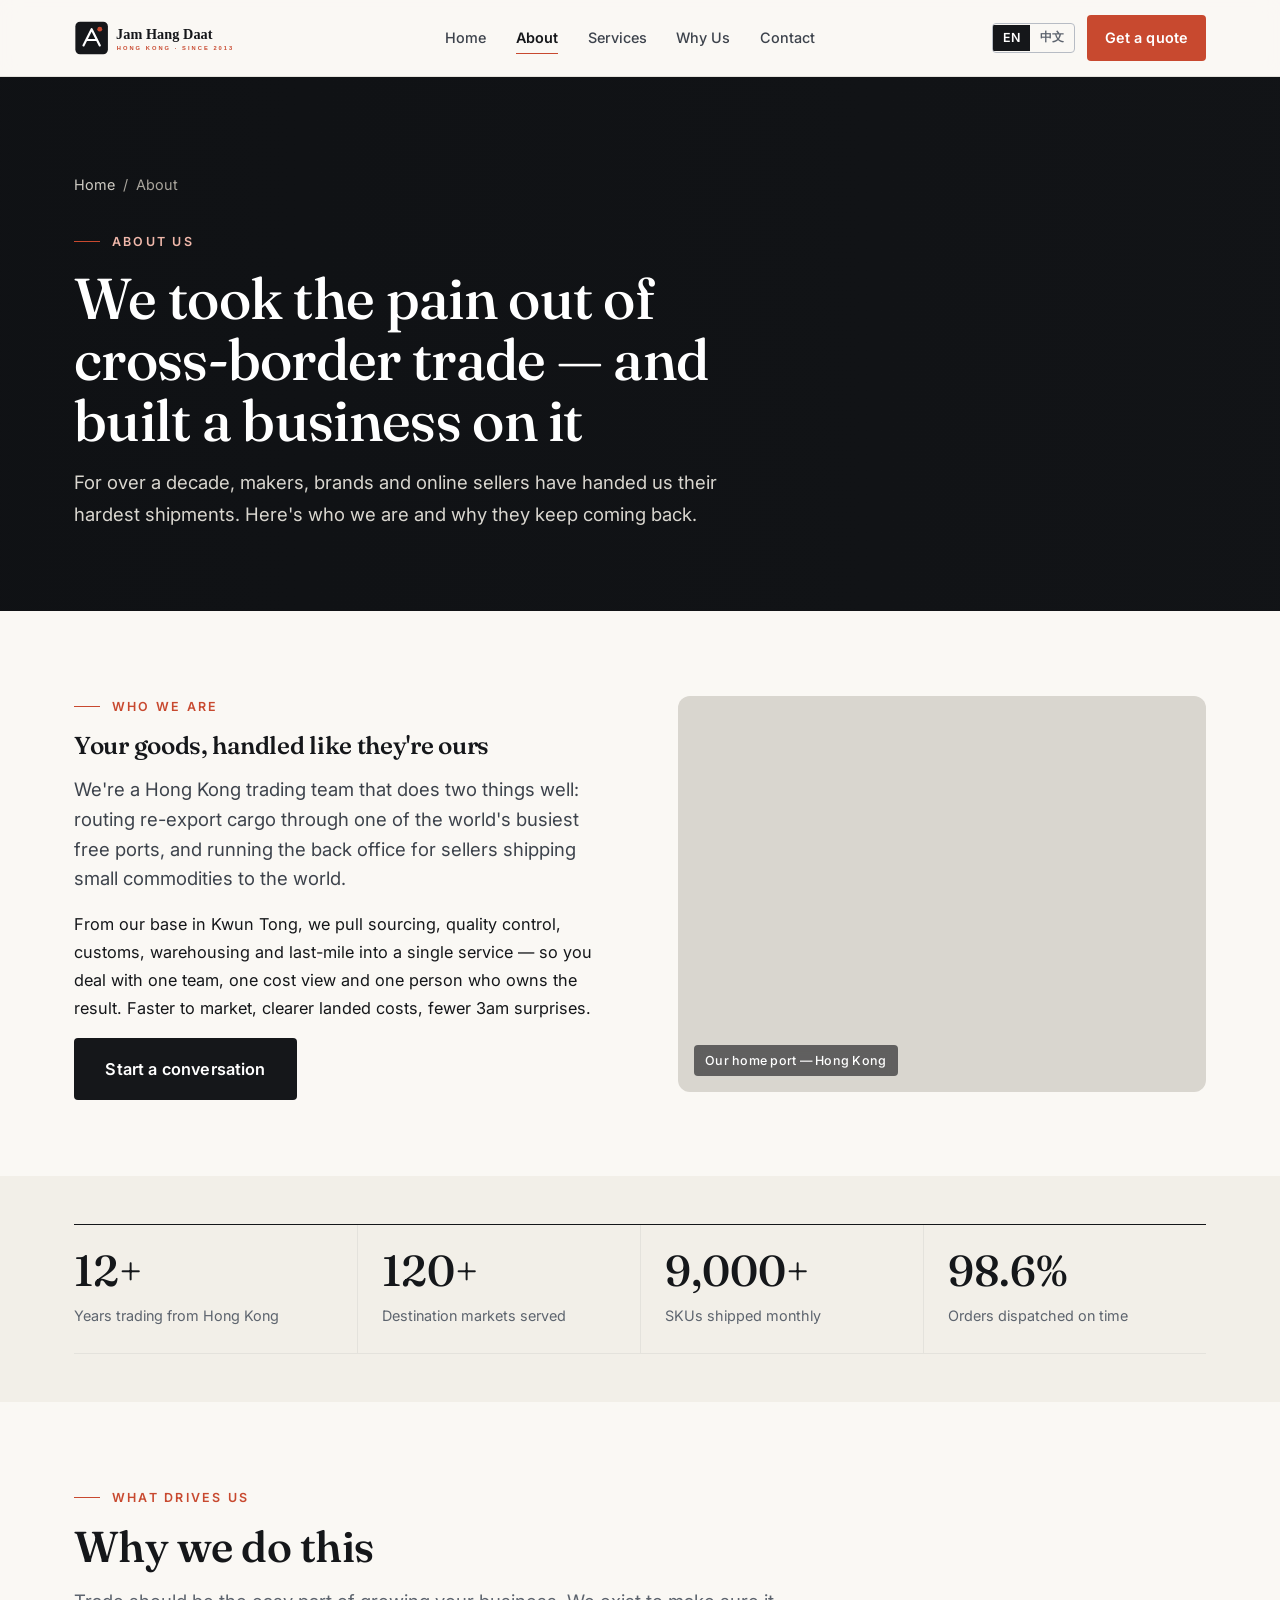
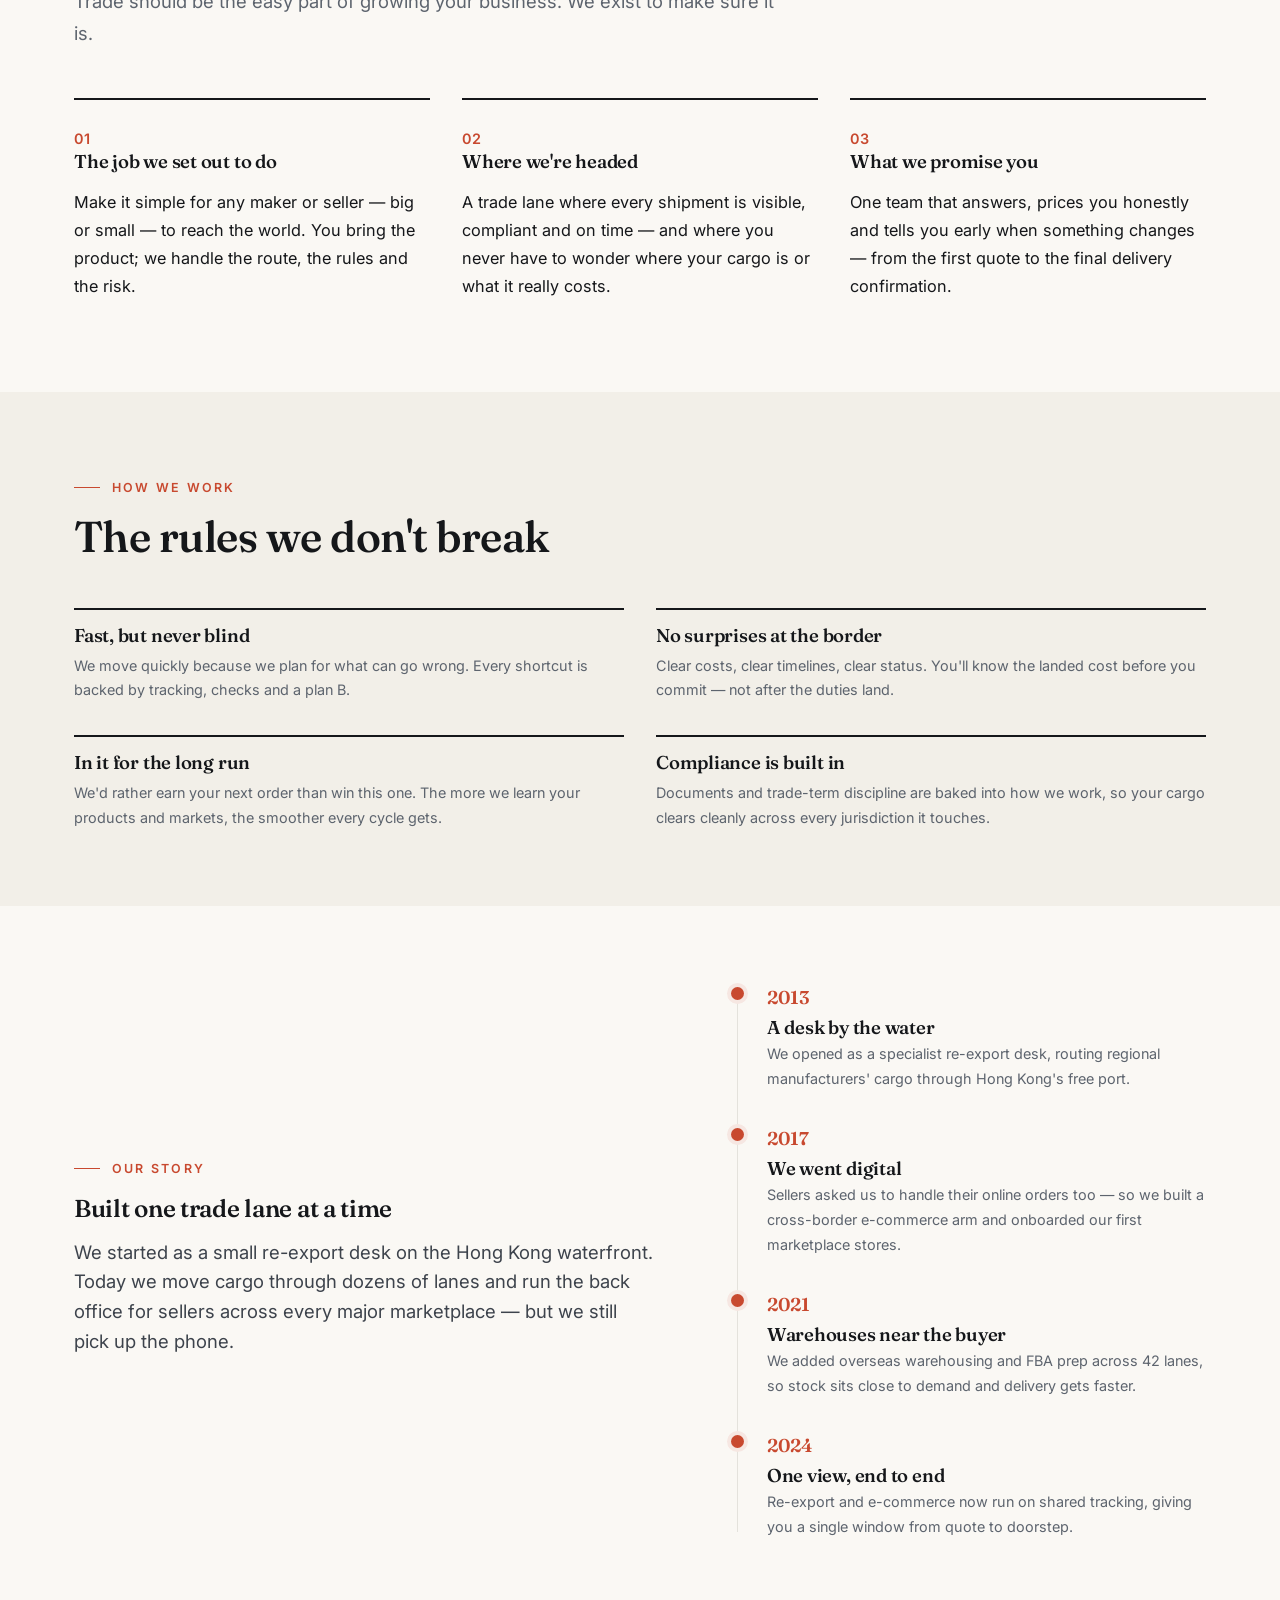
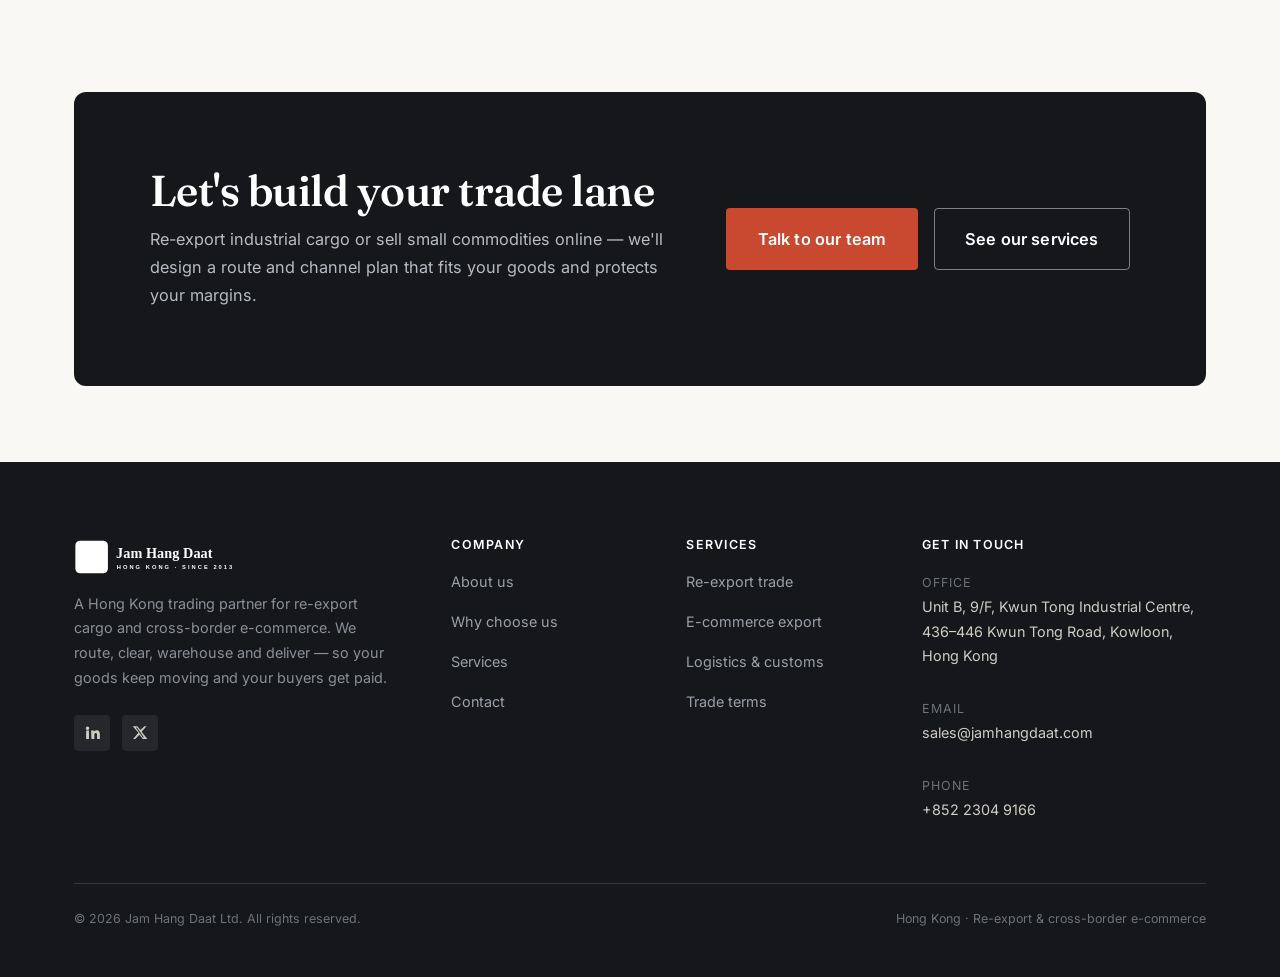
==== commit 437696cd: "Remove WhatsApp & WeChat contacts (instantly verifiable placeholders) Co-Authored-By: Claude Opus 4." ====
--- a/about.html
+++ b/about.html
@@ -233,7 +233,6 @@
           </p>
           <div class="social">
             <a href="#" aria-label="LinkedIn" data-en-aria="Jam Hang Daat on LinkedIn" data-zh-aria="领英"><svg viewBox="0 0 24 24" fill="currentColor" aria-hidden="true"><path d="M4.98 3.5a2.5 2.5 0 11-.02 5 2.5 2.5 0 01.02-5zM3 9h4v12H3zM10 9h3.8v1.7h.05c.53-1 1.83-2.05 3.77-2.05 4.03 0 4.78 2.65 4.78 6.1V21h-4v-5.3c0-1.26-.02-2.9-1.77-2.9-1.77 0-2.04 1.38-2.04 2.8V21h-4z"/></svg></a>
-            <a href="#" aria-label="WeChat" data-en-aria="Jam Hang Daat on WeChat" data-zh-aria="微信"><svg viewBox="0 0 24 24" fill="currentColor" aria-hidden="true"><path d="M9 4C4.9 4 1.5 6.8 1.5 10.2c0 1.9 1.1 3.6 2.8 4.7L3.6 17l2.6-1.3c.9.2 1.8.3 2.8.3h.5a5.4 5.4 0 01-.2-1.5C9.3 10.9 12.6 8 16.7 8c.2 0 .5 0 .7.02C16.6 5.7 13.1 4 9 4zm-2.4 3.4a1 1 0 110 2 1 1 0 010-2zm4.8 0a1 1 0 110 2 1 1 0 010-2z"/><path d="M22.5 14.5c0-2.8-2.8-5-6-5s-6 2.2-6 5 2.8 5 6 5c.7 0 1.4-.1 2-.3l2 1-.5-1.6c1.5-.9 2.5-2.3 2.5-4.1zm-8-1.3a.9.9 0 110 1.8.9.9 0 010-1.8zm4 0a.9.9 0 110 1.8.9.9 0 010-1.8z"/></svg></a>
             <a href="#" aria-label="X" data-en-aria="Jam Hang Daat on X" data-zh-aria="X 平台"><svg viewBox="0 0 24 24" fill="currentColor" aria-hidden="true"><path d="M17.5 3h3l-7 8 8.2 10h-6.4l-5-6-5.7 6H1.6l7.5-8.5L1 3h6.5l4.5 5.4L17.5 3zm-2.3 16h1.7L7 4.8H5.2L15.2 19z"/></svg></a>
           </div>
         </div>
@@ -268,8 +267,8 @@
               <p><a href="mailto:sales@jamhangdaat.com">sales@jamhangdaat.com</a></p>
             </li>
             <li>
-              <span class="ft-label" data-en="Phone / WhatsApp" data-zh="电话 / WhatsApp">Phone / WhatsApp</span>
-              <p><a href="tel:+85223049166">+852 2304 9166</a> · <a href="tel:+85267882143">+852 6788 2143</a></p>
+              <span class="ft-label" data-en="Phone" data-zh="电话">Phone</span>
+              <p><a href="tel:+85223049166">+852 2304 9166</a></p>
             </li>
           </ul>
         </div>
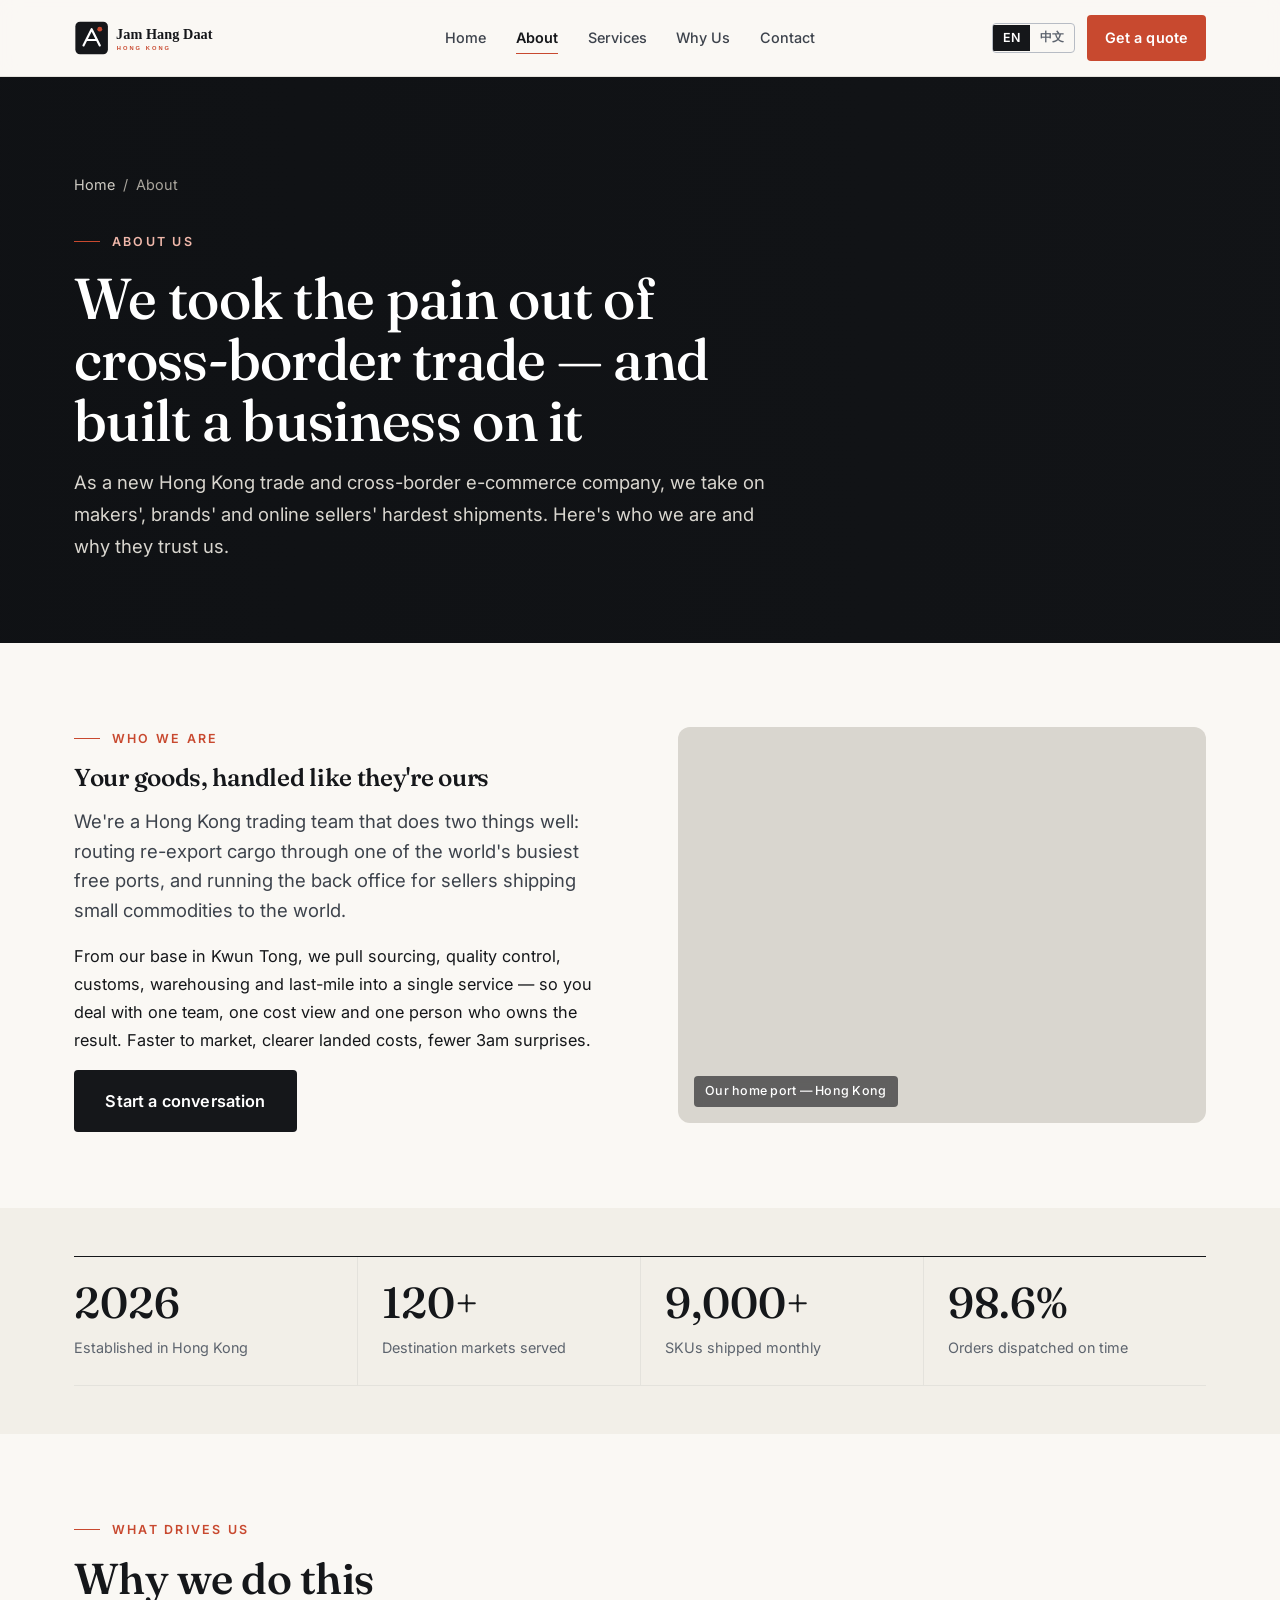
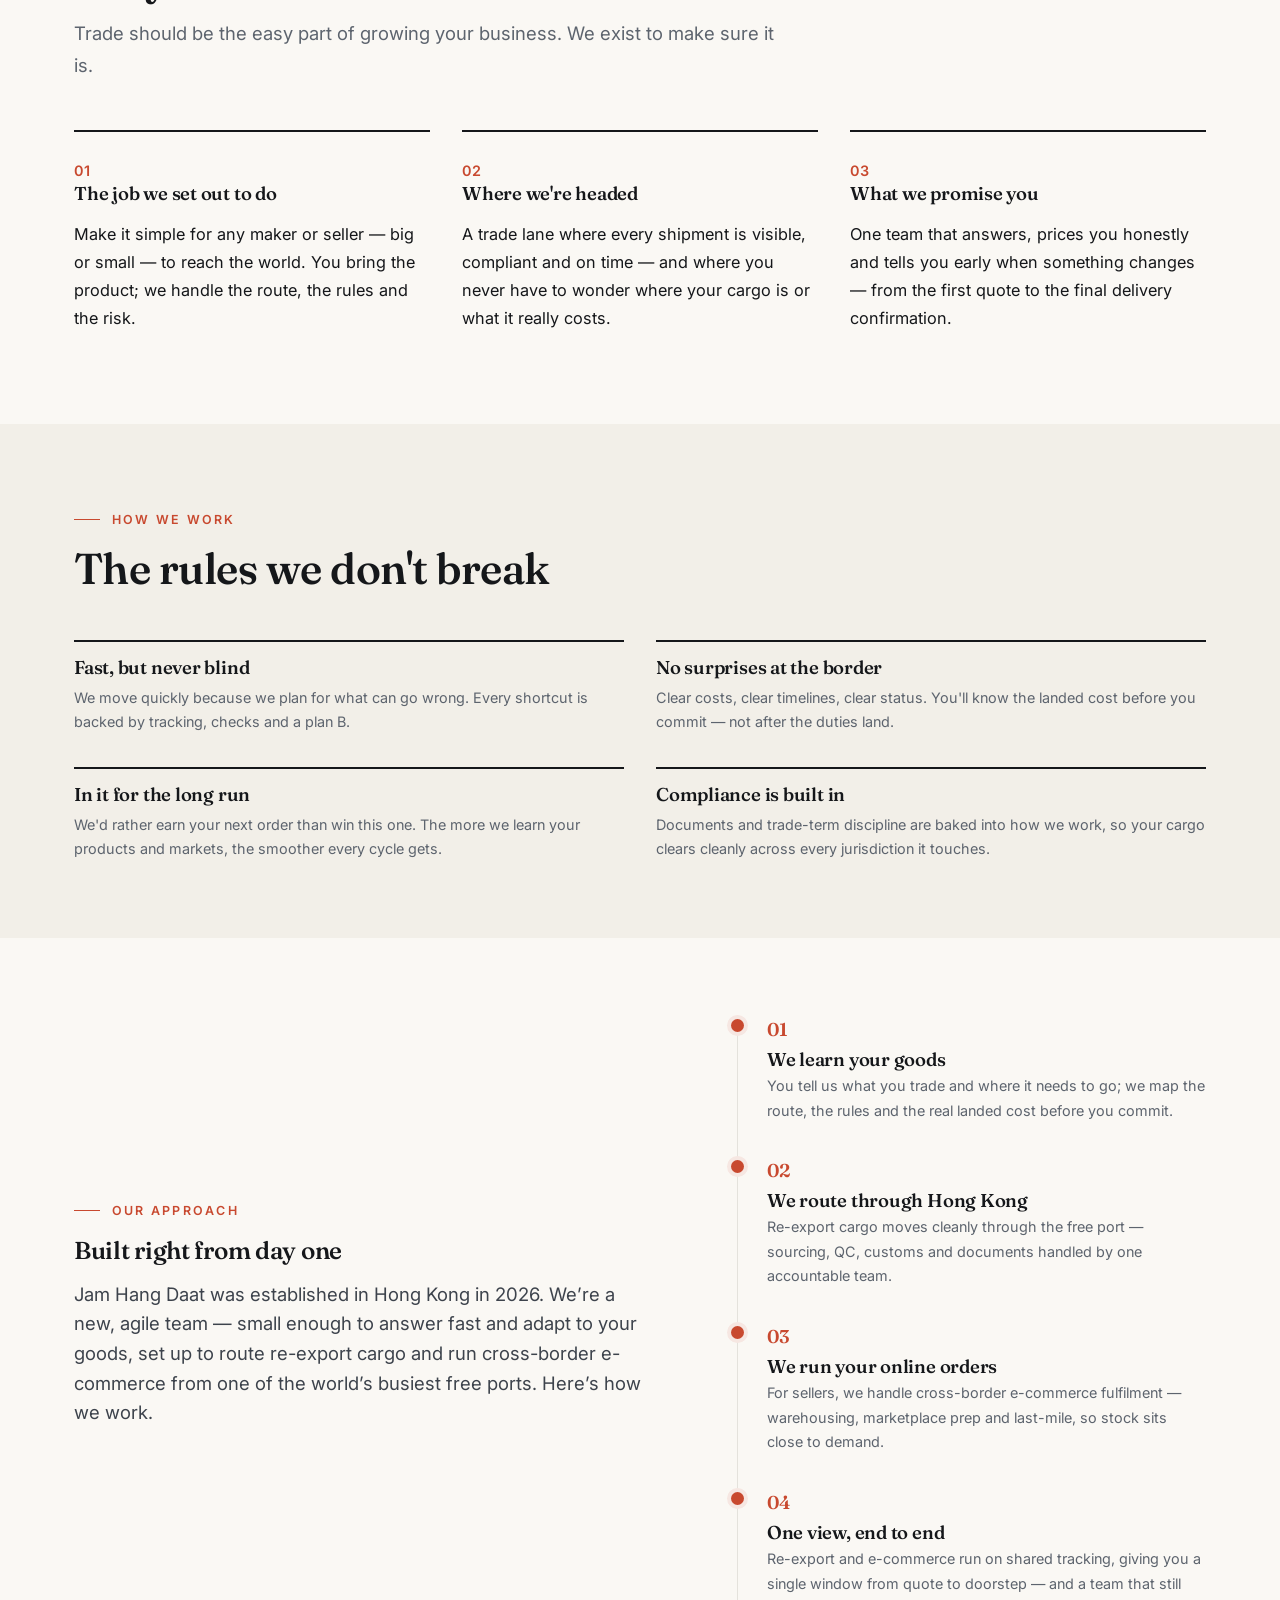
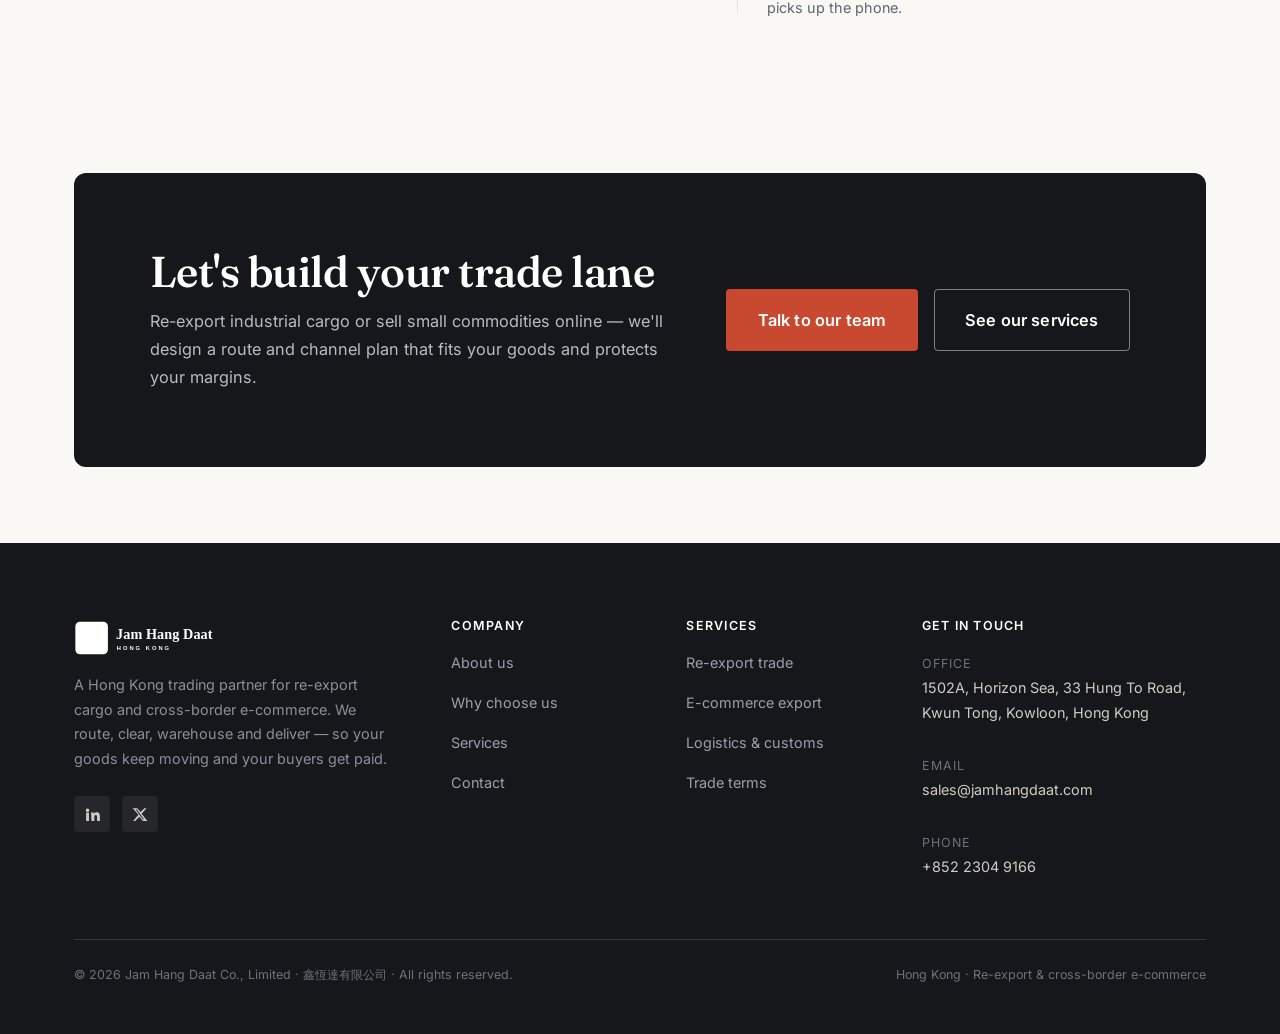
==== commit 4680dccd: "Use real HK registry data: real address (Kwun Tong), remove SINCE 2013/false tenure, fix double-enco" ====
--- a/about.html
+++ b/about.html
@@ -3,8 +3,8 @@
 <head>
   <meta charset="UTF-8" />
   <meta name="viewport" content="width=device-width, initial-scale=1" />
-  <title data-en-title="About — Jam Hang Daat | Hong Kong Trading Partner" data-zh-title="关于我们 — 畅行达通 | 香港贸易伙伴">About — Jam Hang Daat | Hong Kong Trading Partner</title>
-  <meta name="description" content="Meet the Hong Kong team behind Jam Hang Daat. We've spent over a decade moving cargo through HK and running cross-border e-commerce — so makers and sellers can reach buyers worldwide without the headaches." />
+  <title data-en-title="About — Jam Hang Daat | Hong Kong Trading Partner" data-zh-title="关于我们 — 鑫恆達 | 香港贸易伙伴">About — Jam Hang Daat | Hong Kong Trading Partner</title>
+  <meta name="description" content="Meet the Hong Kong team behind Jam Hang Daat — a new Hong Kong trade and cross-border e-commerce company. We move cargo through HK and run online fulfilment, so makers and sellers can reach buyers worldwide without the headaches." />
 
   <meta property="og:type" content="website" />
   <meta property="og:title" content="About — Jam Hang Daat" />
@@ -58,9 +58,9 @@
         </nav>
         <span class="eyebrow" data-en="About us" data-zh="关于我们">About us</span>
         <h1 data-en="We took the pain out of cross-border trade — and built a business on it" data-zh="我们把跨境贸易的痛点接管下来，并以此立业">We took the pain out of cross-border trade — and built a business on it</h1>
-        <p data-en="For over a decade, makers, brands and online sellers have handed us their hardest shipments. Here's who we are and why they keep coming back."
-           data-zh="十余年来，制造商、品牌方与线上卖家把最棘手的货交给我们。这就是我们是谁，以及他们一再回头的原因。">
-          For over a decade, makers, brands and online sellers have handed us their hardest shipments. Here's who we are and why they keep coming back.
+        <p data-en="As a new Hong Kong trade and cross-border e-commerce company, we take on makers', brands' and online sellers' hardest shipments. Here's who we are and why they trust us."
+           data-zh="作为一家全新的香港贸易与跨境电商公司，我们为制造商、品牌方与线上卖家处理最棘手的货运。这就是我们是谁，以及他们为何信赖我们。">
+          As a new Hong Kong trade and cross-border e-commerce company, we take on makers', brands' and online sellers' hardest shipments. Here's who we are and why they trust us.
         </p>
       </div>
     </section>
@@ -94,7 +94,7 @@
     <section class="section--tight bg-alt">
       <div class="container">
         <div class="stat-rail reveal">
-          <div class="stat-block"><div class="num">12+</div><div class="lbl" data-en="Years trading from Hong Kong" data-zh="深耕香港贸易年限">Years trading from Hong Kong</div></div>
+          <div class="stat-block"><div class="num">2026</div><div class="lbl" data-en="Established in Hong Kong" data-zh="于香港成立">Established in Hong Kong</div></div>
           <div class="stat-block"><div class="num">120+</div><div class="lbl" data-en="Destination markets served" data-zh="服务的目的市场">Destination markets served</div></div>
           <div class="stat-block"><div class="num">9,000+</div><div class="lbl" data-en="SKUs shipped monthly" data-zh="月均发货 SKU">SKUs shipped monthly</div></div>
           <div class="stat-block"><div class="num">98.6%</div><div class="lbl" data-en="Orders dispatched on time" data-zh="订单准时发运率">Orders dispatched on time</div></div>
@@ -158,43 +158,43 @@
       </div>
     </section>
 
-    <!-- HISTORY -->
+    <!-- APPROACH -->
     <section class="section">
       <div class="container">
         <div class="split split--text-wide">
           <div class="reveal">
-            <span class="eyebrow" data-en="Our story" data-zh="发展历程">Our story</span>
-            <h2 data-en="Built one trade lane at a time" data-zh="一条贸易通道一条贸易通道地搭起来">Built one trade lane at a time</h2>
-            <p class="lead" data-en="We started as a small re-export desk on the Hong Kong waterfront. Today we move cargo through dozens of lanes and run the back office for sellers across every major marketplace — but we still pick up the phone."
-               data-zh="我们起步于香港海滨一张小小的转口业务台。如今货物经数十条通道流转，我们也为各大电商平台的卖家打理后端——但我们依旧亲自接电话。">
-              We started as a small re-export desk on the Hong Kong waterfront. Today we move cargo through dozens of lanes and run the back office for sellers across every major marketplace — but we still pick up the phone.
+            <span class="eyebrow" data-en="Our approach" data-zh="我们的做法">Our approach</span>
+            <h2 data-en="Built right from day one" data-zh="从第一天起就把它做对">Built right from day one</h2>
+            <p class="lead" data-en="Jam Hang Daat was established in Hong Kong in 2026. We’re a new, agile team — small enough to answer fast and adapt to your goods, set up to route re-export cargo and run cross-border e-commerce from one of the world’s busiest free ports. Here’s how we work."
+               data-zh="鑫恆達（Jam Hang Daat）于 2026 年在香港成立。我们是一支全新、灵活的团队——足够小，能快速响应、随您的货物灵活调整；从全球最繁忙的自由港之一出发，为您做转口货物路由并打理跨境电商。以下是我们的做事方式。">
+              Jam Hang Daat was established in Hong Kong in 2026. We’re a new, agile team — small enough to answer fast and adapt to your goods, set up to route re-export cargo and run cross-border e-commerce from one of the world’s busiest free ports. Here’s how we work.
             </p>
           </div>
           <div class="reveal" data-delay="1">
             <div class="timeline">
               <div class="tl-item">
                 <span class="tl-dot" aria-hidden="true"></span>
-                <div class="tl-year">2013</div>
-                <h3 data-en="A desk by the water" data-zh="海滨起步">A desk by the water</h3>
-                <p data-en="We opened as a specialist re-export desk, routing regional manufacturers' cargo through Hong Kong's free port." data-zh="我们以专业转口业务台起家，为区域制造商的货物经香港自由港做路由。">We opened as a specialist re-export desk, routing regional manufacturers' cargo through Hong Kong's free port.</p>
-              </div>
-              <div class="tl-item">
-                <span class="tl-dot" aria-hidden="true"></span>
-                <div class="tl-year">2017</div>
-                <h3 data-en="We went digital" data-zh="迈向数字化">We went digital</h3>
-                <p data-en="Sellers asked us to handle their online orders too — so we built a cross-border e-commerce arm and onboarded our first marketplace stores." data-zh="卖家希望我们也接管线上订单——于是我们组建跨境电商团队，帮首批客户入驻电商平台。">Sellers asked us to handle their online orders too — so we built a cross-border e-commerce arm and onboarded our first marketplace stores.</p>
-              </div>
-              <div class="tl-item">
-                <span class="tl-dot" aria-hidden="true"></span>
-                <div class="tl-year">2021</div>
-                <h3 data-en="Warehouses near the buyer" data-zh="仓库前置到买家身边">Warehouses near the buyer</h3>
-                <p data-en="We added overseas warehousing and FBA prep across 42 lanes, so stock sits close to demand and delivery gets faster." data-zh="我们在 42 条通道上增设海外仓与 FBA 头程，让库存贴近需求、配送更快。">We added overseas warehousing and FBA prep across 42 lanes, so stock sits close to demand and delivery gets faster.</p>
-              </div>
-              <div class="tl-item">
-                <span class="tl-dot" aria-hidden="true"></span>
-                <div class="tl-year">2024</div>
+                <div class="tl-year">01</div>
+                <h3 data-en="We learn your goods" data-zh="先读懂您的货">We learn your goods</h3>
+                <p data-en="You tell us what you trade and where it needs to go; we map the route, the rules and the real landed cost before you commit." data-zh="您告诉我们经营什么、要发往哪里；在您下单前，我们先梳理路由、规则与真实的到岸成本。">You tell us what you trade and where it needs to go; we map the route, the rules and the real landed cost before you commit.</p>
+              </div>
+              <div class="tl-item">
+                <span class="tl-dot" aria-hidden="true"></span>
+                <div class="tl-year">02</div>
+                <h3 data-en="We route through Hong Kong" data-zh="经香港做路由">We route through Hong Kong</h3>
+                <p data-en="Re-export cargo moves cleanly through the free port — sourcing, QC, customs and documents handled by one accountable team." data-zh="转口货物经自由港顺畅流转——采购、质检、清关与单证，由一支对结果负责的团队一手包办。">Re-export cargo moves cleanly through the free port — sourcing, QC, customs and documents handled by one accountable team.</p>
+              </div>
+              <div class="tl-item">
+                <span class="tl-dot" aria-hidden="true"></span>
+                <div class="tl-year">03</div>
+                <h3 data-en="We run your online orders" data-zh="打理您的线上订单">We run your online orders</h3>
+                <p data-en="For sellers, we handle cross-border e-commerce fulfilment — warehousing, marketplace prep and last-mile, so stock sits close to demand." data-zh="为卖家打理跨境电商履约——仓储、平台头程与末端配送，让库存贴近需求。">For sellers, we handle cross-border e-commerce fulfilment — warehousing, marketplace prep and last-mile, so stock sits close to demand.</p>
+              </div>
+              <div class="tl-item">
+                <span class="tl-dot" aria-hidden="true"></span>
+                <div class="tl-year">04</div>
                 <h3 data-en="One view, end to end" data-zh="一套视图，端到端贯通">One view, end to end</h3>
-                <p data-en="Re-export and e-commerce now run on shared tracking, giving you a single window from quote to doorstep." data-zh="转口与电商业务如今共用同一套追踪系统，为您提供从报价到签收的统一视图。">Re-export and e-commerce now run on shared tracking, giving you a single window from quote to doorstep.</p>
+                <p data-en="Re-export and e-commerce run on shared tracking, giving you a single window from quote to doorstep — and a team that still picks up the phone." data-zh="转口与电商共用同一套追踪系统，为您提供从报价到签收的统一视图——而且我们依旧亲自接电话。">Re-export and e-commerce run on shared tracking, giving you a single window from quote to doorstep — and a team that still picks up the phone.</p>
               </div>
             </div>
           </div>
@@ -259,8 +259,8 @@
           <ul class="footer-contact">
             <li>
               <span class="ft-label" data-en="Office" data-zh="办公室">Office</span>
-              <p data-en="Unit B, 9/F, Kwun Tong Industrial Centre, 436–446 Kwun Tong Road, Kowloon, Hong Kong"
-                 data-zh="香港九龙观塘观塘道 436–446 号官塘工业中心 9 楼 B 室">Unit B, 9/F, Kwun Tong Industrial Centre, 436–446 Kwun Tong Road, Kowloon, Hong Kong</p>
+              <p data-en="1502A, Horizon Sea, 33 Hung To Road, Kwun Tong, Kowloon, Hong Kong"
+                 data-zh="香港九龍觀塘鴻圖道 33 號 Horizon Sea 1502A 室">1502A, Horizon Sea, 33 Hung To Road, Kwun Tong, Kowloon, Hong Kong</p>
             </li>
             <li>
               <span class="ft-label" data-en="Email" data-zh="电邮">Email</span>
@@ -274,7 +274,7 @@
         </div>
       </div>
       <div class="footer-bottom">
-        <p>&copy; <span data-year>2026</span> Jam Hang Daat Ltd. <span data-en="All rights reserved." data-zh="版权所有。">All rights reserved.</span></p>
+        <p>&copy; <span data-year>2026</span> Jam Hang Daat Co., Limited · 鑫恆達有限公司 · <span data-en="All rights reserved." data-zh="版权所有。">All rights reserved.</span></p>
         <p data-en="Hong Kong · Re-export &amp; cross-border e-commerce" data-zh="香港 · 转口贸易与跨境电商出口">Hong Kong · Re-export &amp; cross-border e-commerce</p>
       </div>
     </div>
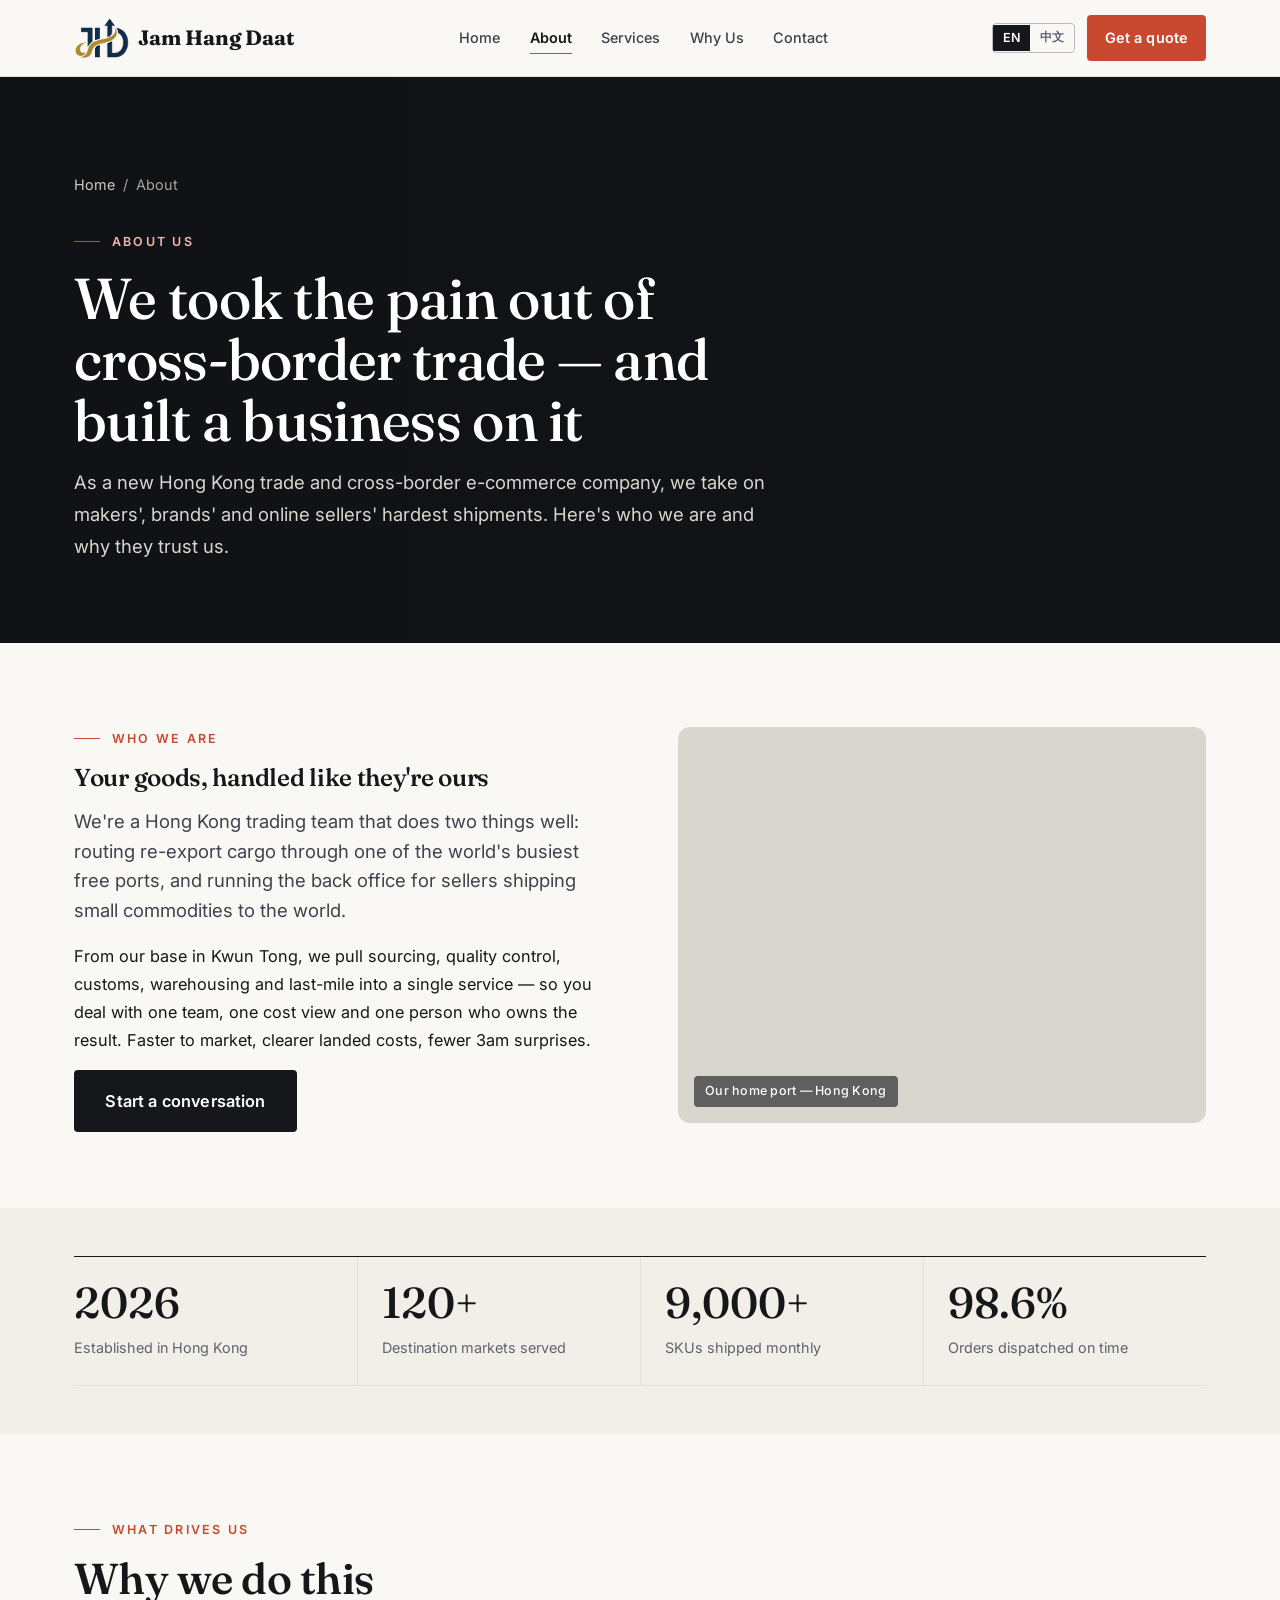
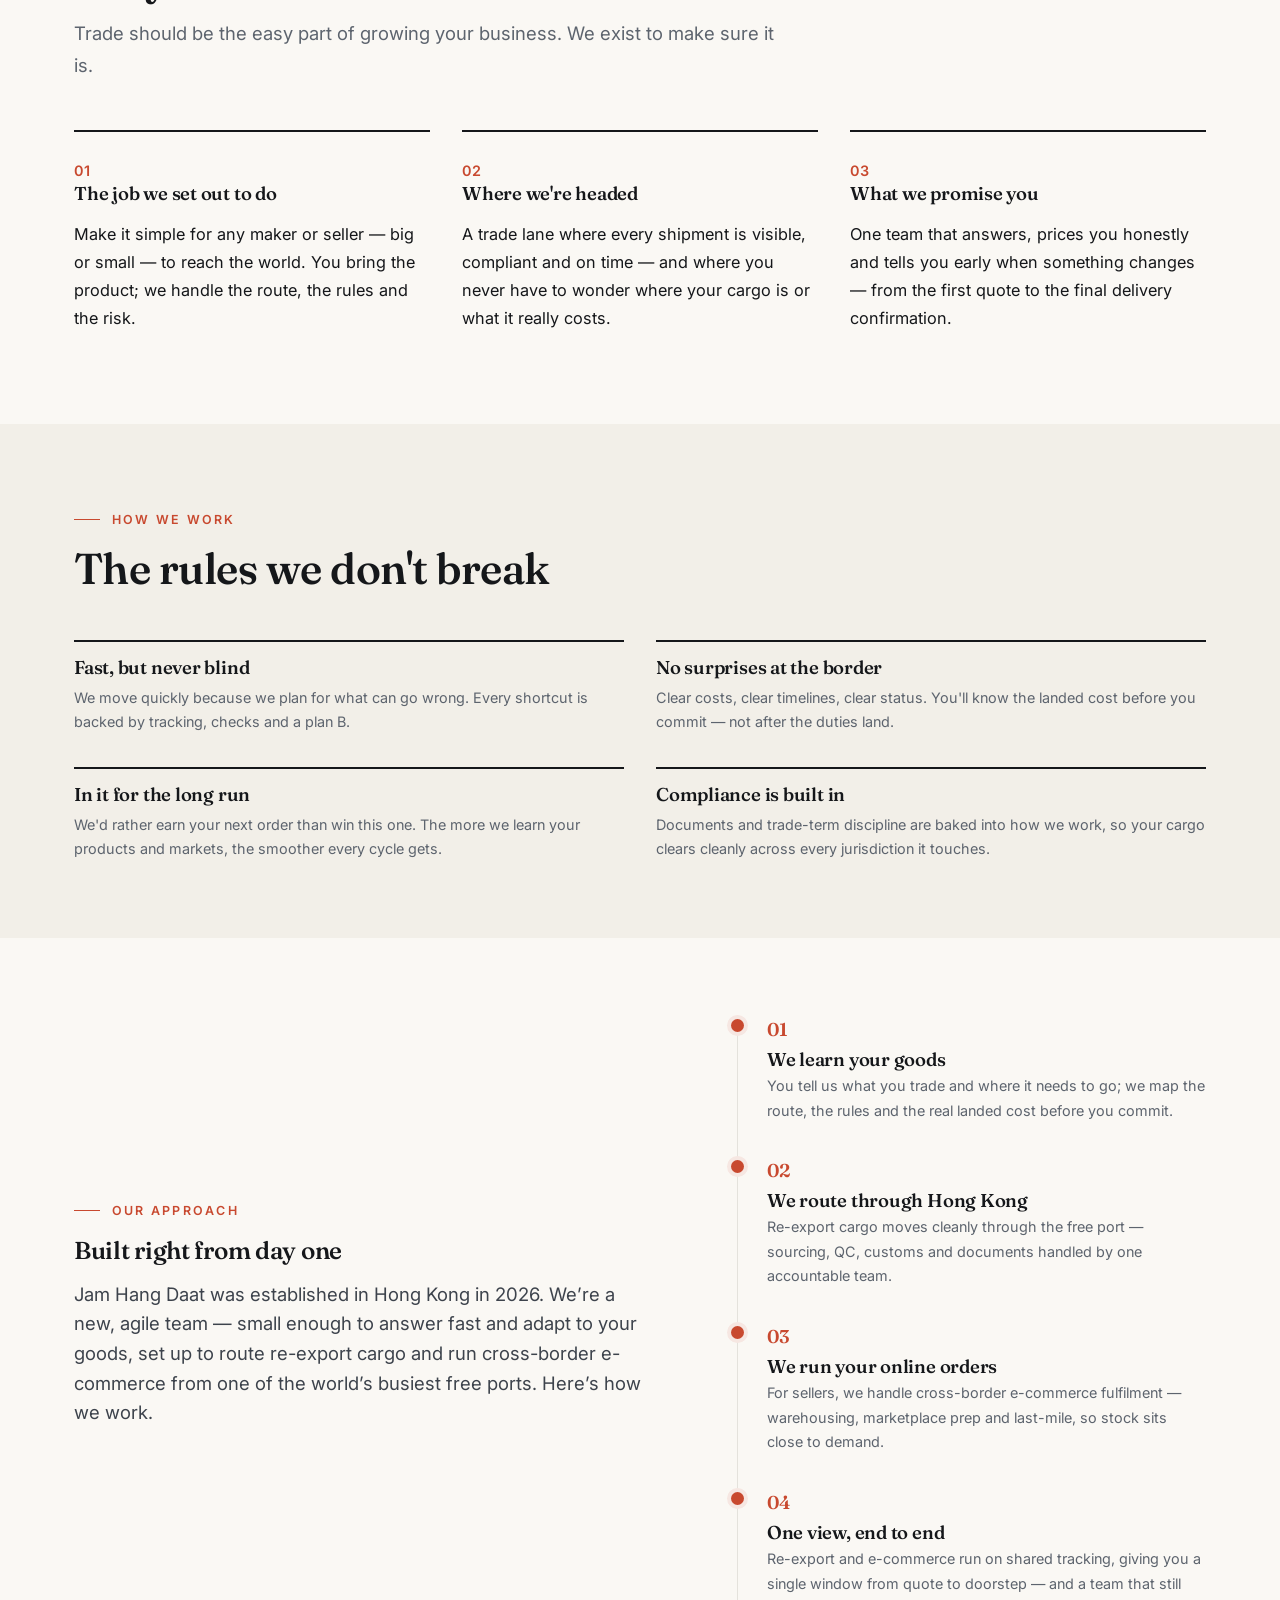
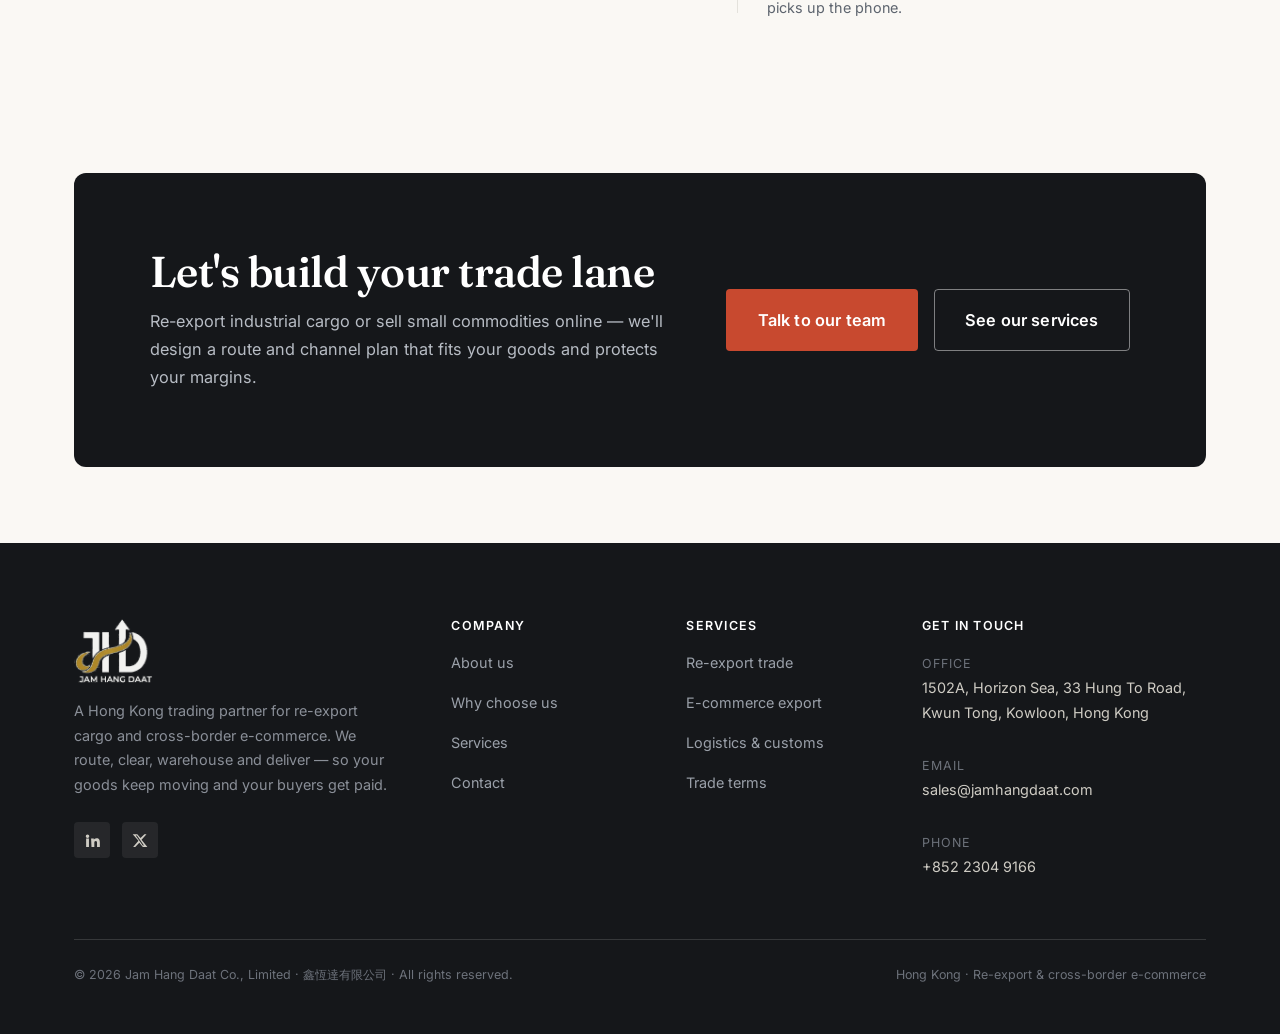
==== commit c5dd4064: "Add real brand logo: header mark + wordmark, white/gold footer lockup, PNG favicon Co-Authored-By: C" ====
--- a/about.html
+++ b/about.html
@@ -14,6 +14,7 @@
   <meta property="og:locale:alternate" content="zh_HK" />
   <meta name="twitter:card" content="summary_large_image" />
 
+  <link rel="icon" type="image/png" href="favicon.png" />
   <link rel="icon" type="image/svg+xml" href="favicon.svg" />
   <link rel="preconnect" href="https://fonts.googleapis.com" />
   <link rel="preconnect" href="https://fonts.gstatic.com" crossorigin />
@@ -25,7 +26,10 @@
 
   <header class="site-header">
     <div class="container header-inner">
-      <a class="brand" href="index.html" aria-label="Jam Hang Daat home"><img src="assets/logo.svg" alt="Jam Hang Daat" /></a>
+      <a class="brand" href="index.html" aria-label="Jam Hang Daat home">
+        <img class="brand-mark" src="assets/logo.png" alt="Jam Hang Daat" />
+        <span class="brand-name">Jam Hang Daat</span>
+      </a>
       <nav class="nav" id="primary-nav" aria-label="Primary">
         <a href="index.html" data-en="Home" data-zh="首页">Home</a>
         <a href="about.html" aria-current="page" data-en="About" data-zh="关于我们">About</a>
@@ -226,7 +230,7 @@
     <div class="container">
       <div class="footer-grid">
         <div class="footer-brand">
-          <img src="assets/logo.svg" alt="Jam Hang Daat" />
+          <img src="assets/logo-footer.png" alt="Jam Hang Daat Co., Limited" class="footer-logo" />
           <p data-en="A Hong Kong trading partner for re-export cargo and cross-border e-commerce. We route, clear, warehouse and deliver — so your goods keep moving and your buyers get paid."
              data-zh="香港转口贸易与跨境电商的可靠伙伴。从路由、清关到仓储与配送，我们让您的货物持续流转、交易顺利结款。">
             A Hong Kong trading partner for re-export cargo and cross-border e-commerce. We route, clear, warehouse and deliver — so your goods keep moving and your buyers get paid.
--- a/assets/styles.css
+++ b/assets/styles.css
@@ -203,8 +203,9 @@
   display: flex; align-items: center; justify-content: space-between;
   gap: var(--sp-4); height: var(--header-h);
 }
-.brand { display: inline-flex; align-items: center; }
-.brand img { height: 38px; width: auto; }
+.brand { display: flex; align-items: center; gap: .6rem; }
+.brand-mark { height: 40px; width: auto; display: block; }
+.brand-name { font-family: var(--font-display); font-weight: 700; font-size: 1.3rem; color: var(--ink); }
 
 .nav { display: flex; align-items: center; gap: var(--sp-1); }
 .nav a {
@@ -546,7 +547,7 @@
   display: grid; grid-template-columns: 1.7fr 1fr 1fr 1.4fr; gap: var(--sp-6);
   padding-bottom: var(--sp-7); border-bottom: 1px solid var(--line-dk);
 }
-.footer-brand img { height: 38px; margin-bottom: var(--sp-4); filter: brightness(0) invert(1); }
+.footer-brand img.footer-logo { height: 64px; width: auto; display: block; margin-bottom: var(--sp-4); }
 .footer-brand p { color: #8a8f98; font-size: var(--fs-sm); max-width: 36ch; }
 .footer-col h4 { color: #fff; font-size: var(--fs-xs); letter-spacing: 0.1em; text-transform: uppercase; font-family: var(--font-body); font-weight: 600; margin-bottom: var(--sp-4); }
 .footer-col ul { display: grid; gap: var(--sp-3); }
@@ -629,4 +630,6 @@
   .ed-row { grid-template-columns: 1fr; gap: var(--sp-2); }
   .ed-row p { grid-column: 1; }
   .form { padding: var(--sp-5); }
-}
+  .brand img.brand-mark { height: 32px; }
+  .brand .brand-name { font-size: 1.15rem; }
+}
